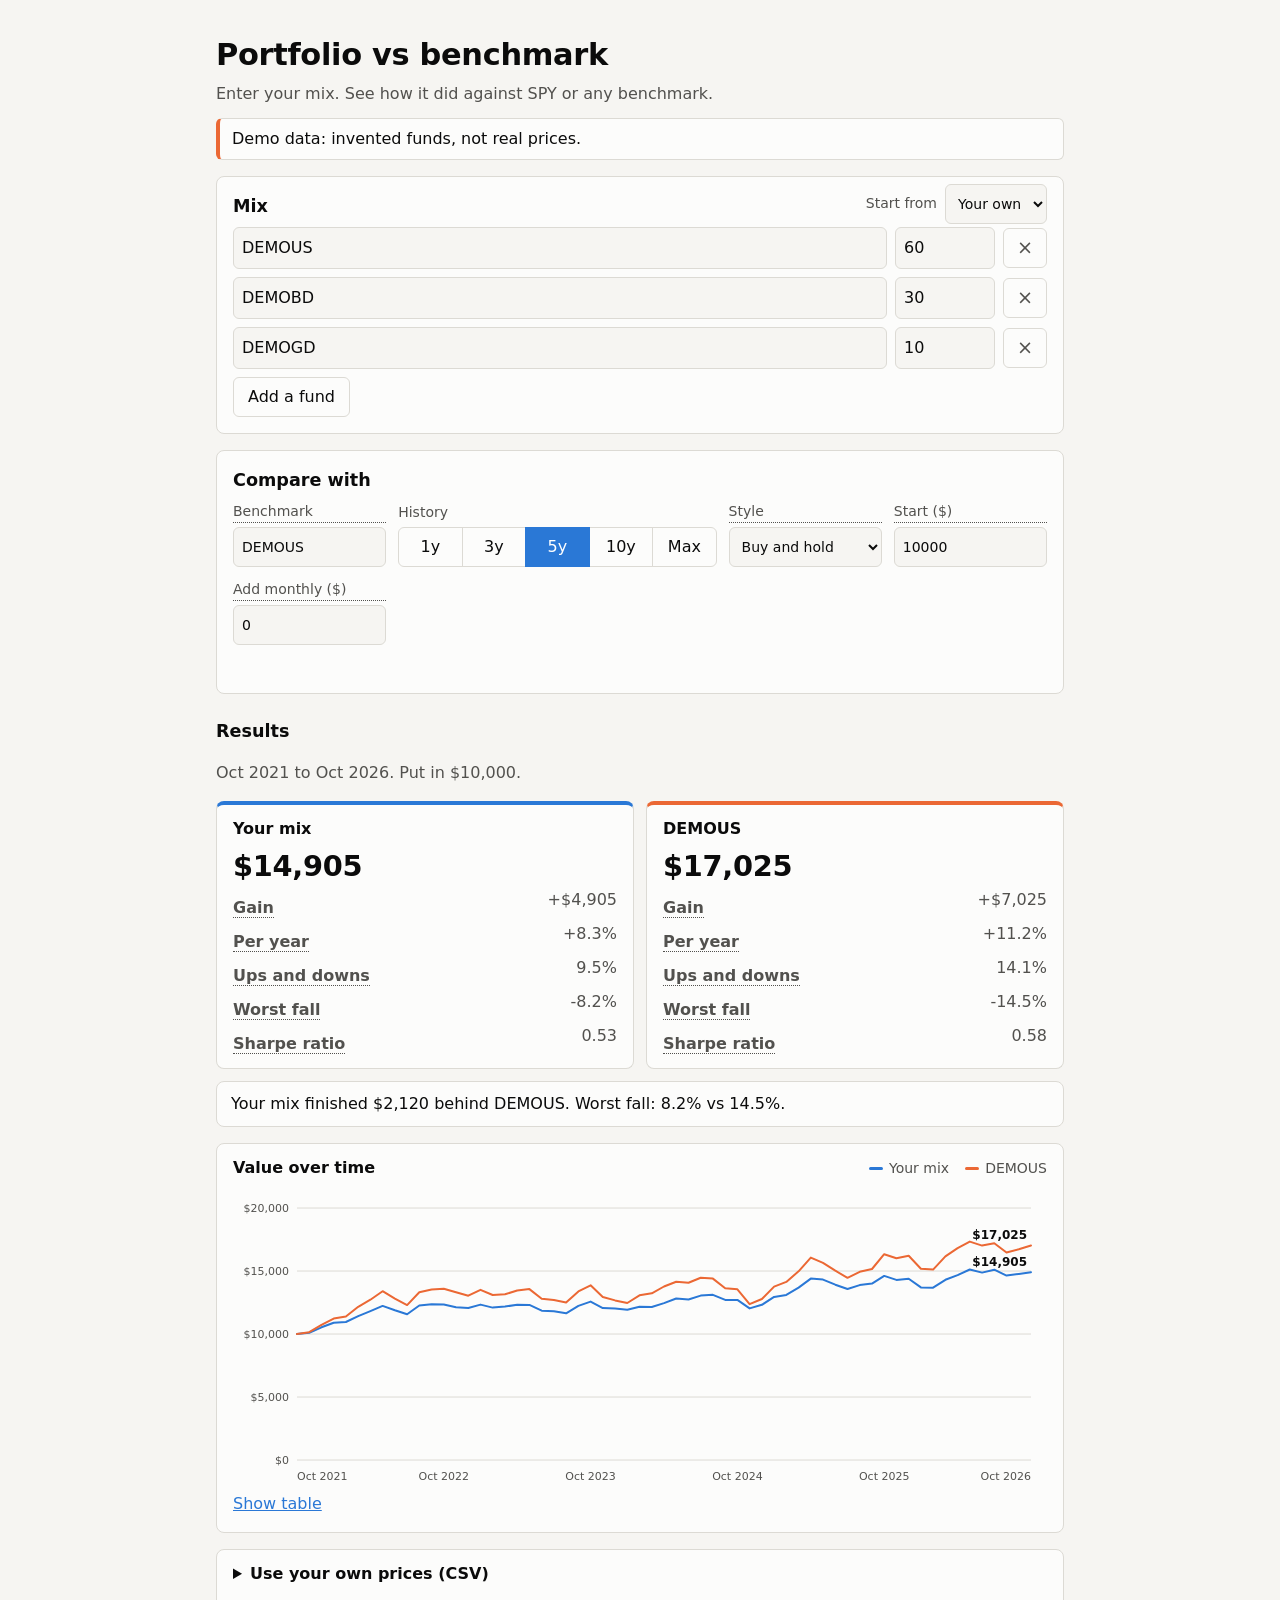
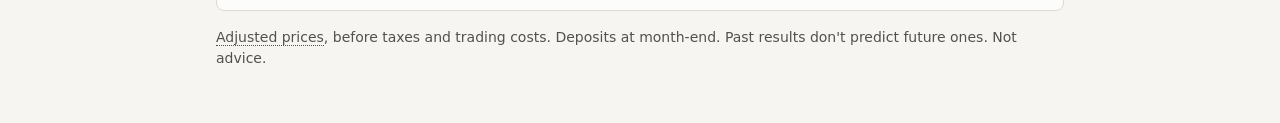
==== site/index.html @ bf06fec4 "Site: Sharpe ratio (3-month T-bill cash rate) and hover descriptions for technical terms; Pages is o" ====
<!doctype html>
<html lang="en">
<head>
<meta charset="utf-8">
<meta name="viewport" content="width=device-width, initial-scale=1">
<title>Portfolio vs benchmark</title>
<meta name="description" content="Enter your mix of funds and see how it did against a benchmark like SPY.">
<link rel="stylesheet" href="style.css">
</head>
<body>
<header class="wrap">
  <h1>Portfolio vs benchmark</h1>
  <p class="lede">Enter your mix. See how it did against SPY or any benchmark.</p>
  <p id="data-banner" class="banner" role="status"></p>
</header>

<main class="wrap">
  <section class="panel" aria-labelledby="mix-h">
    <div class="mix-head"><h2 id="mix-h">Mix</h2><label class="inline">Start from <select id="preset"></select></label></div>
    <div id="rows"></div>
    <div class="row-actions">
      <button type="button" id="add-row" class="secondary">Add a fund</button>
      <span id="weight-note" class="muted"></span>
    </div>
    <datalist id="tickers"></datalist>
  </section>

  <section class="panel" aria-labelledby="setup-h">
    <h2 id="setup-h">Compare with</h2>
    <div class="controls">
      <label><span class="tip" tabindex="0" data-tip="A simple yardstick fund to measure against. SPY tracks the 500 biggest US companies (the S&amp;P 500)." aria-description="A simple yardstick fund to measure against. SPY tracks the 500 biggest US companies (the S&amp;P 500).">Benchmark</span><input id="benchmark" list="tickers" autocomplete="off" spellcheck="false" value="SPY"></label>
      <div class="field"><span id="years-l" class="lbl">History</span>
        <div class="seg" role="group" aria-labelledby="years-l">
          <button type="button" data-years="1">1y</button><button type="button" data-years="3">3y</button>
          <button type="button" data-years="5" aria-pressed="true">5y</button><button type="button" data-years="10">10y</button>
          <button type="button" data-years="99">Max</button></div></div>
      <label><span class="tip" tabindex="0" data-tip="Buy and hold never trades. Rebalancing sells what grew and buys what lagged, to get back to your weights, every year or month." aria-description="Buy and hold never trades. Rebalancing sells what grew and buys what lagged, to get back to your weights, every year or month.">Style</span><select id="strategy">
        <option value="hold">Buy and hold</option>
        <option value="annual">Rebalance yearly</option>
        <option value="monthly">Rebalance monthly</option></select></label>
      <label><span class="tip" tabindex="0" data-tip="The amount invested on the first day." aria-description="The amount invested on the first day.">Start ($)</span><input id="initial" type="number" min="1" step="100" value="10000" inputmode="decimal"></label>
      <label><span class="tip" tabindex="0" data-tip="Money added at the end of every month, split by your weights." aria-description="Money added at the end of every month, split by your weights.">Add monthly ($)</span><input id="monthly" type="number" min="0" step="50" value="0" inputmode="decimal"></label>
    </div>
    <p id="error" class="error" role="alert"></p>
  </section>

  <section aria-labelledby="res-h">
    <h2 id="res-h">Results</h2>
    <p id="period-line" class="muted"></p>
    <div class="cards" id="cards"></div>
    <p id="verdict" class="verdict" aria-live="polite"></p>
    <div id="benchmarks" class="bench-table"></div>
    <figure class="chart-fig">
      <div class="chart-head">
        <figcaption id="chart-title">Value over time</figcaption>
        <div id="legend" class="legend"></div>
      </div>
      <div id="chart" class="chart" tabindex="0" role="img" aria-labelledby="chart-title chart-desc"></div>
      <p id="chart-desc" class="sr-only"></p>
      <button type="button" id="toggle-table" class="link" aria-expanded="false" aria-controls="table-wrap">Show table</button>
      <div id="table-wrap" hidden></div>
    </figure>
  </section>

  <details class="panel own">
    <summary>Use your own prices (CSV)</summary>
    <p class="muted small"><code>date,SPY,VTI</code> or <code>date,symbol,price</code>, adjusted prices. Stays in your browser.</p>
    <div class="controls">
      <label class="file">File<input id="csv" type="file" accept=".csv,text/csv"></label>
      <button type="button" id="reset-data" class="secondary" hidden>Back to built-in prices</button>
    </div>
  </details>
</main>

<footer class="wrap muted small">
  <p><span class="tip" tabindex="0" data-tip="Prices that count dividends as reinvested, so funds that pay income are compared fairly." aria-description="Prices that count dividends as reinvested, so funds that pay income are compared fairly.">Adjusted prices</span>, before taxes and trading costs. Deposits at month-end. Past results don't predict future ones. Not advice.</p>
</footer>
<script type="module" src="js/app.js"></script>
</body>
</html>
---- site/style.css ----
:root {
  color-scheme: light dark;
  --bg: #f6f5f2; --surface: #fcfcfb; --ink: #0b0b0b; --ink-2: #52514e; --line: #dcdad4; --accent: #2a78d6;
  --mix: #2a78d6; --bench: #eb6834; --put: #8a8984;
  --err: #b42318;
}
@media (prefers-color-scheme: dark) {
  :root { --bg: #121211; --surface: #1a1a19; --ink: #f0efec; --ink-2: #c3c2b7; --line: #3a3935; --accent: #3987e5;
    --mix: #3987e5; --bench: #d95926; --put: #8f8e86; --err: #ff8a80; }
}
* { box-sizing: border-box; }
body { margin: 0; background: var(--bg); color: var(--ink); font: 16px/1.5 system-ui, -apple-system, "Segoe UI", sans-serif; }
.wrap { max-width: 880px; margin: 0 auto; padding: 0 16px; }
header.wrap { padding-top: 32px; }
h1 { font-size: 1.9rem; margin: 0 0 4px; letter-spacing: -0.01em; }
h2 { font-size: 1.1rem; margin: 24px 0 8px; }
.lede { color: var(--ink-2); margin: 0 0 12px; }
.privacy { margin: 0 0 12px; }
.banner { background: var(--surface); border: 1px solid var(--line); border-left: 4px solid var(--bench); border-radius: 6px; padding: 8px 12px; margin: 0 0 8px; }
.muted { color: var(--ink-2); } .small { font-size: .875rem; }
.panel { background: var(--surface); border: 1px solid var(--line); border-radius: 8px; padding: 4px 16px 16px; margin: 16px 0; }
.panel h2 { margin-top: 12px; }
.controls { display: grid; grid-template-columns: repeat(auto-fit, minmax(150px, 1fr)); gap: 12px; align-items: end; }
label { display: flex; flex-direction: column; gap: 4px; font-size: .875rem; color: var(--ink-2); }
select, input[type=number], input[type=text], input:not([type]) { font: inherit; color: var(--ink); background: var(--bg); border: 1px solid var(--line); border-radius: 6px; padding: 8px; min-height: 40px; }
input[type=file] { font: inherit; color: var(--ink); }
button { font: inherit; min-height: 40px; padding: 0 14px; border-radius: 6px; border: 1px solid var(--accent); background: var(--accent); color: #fff; cursor: pointer; }
button.secondary { background: transparent; color: var(--ink); border-color: var(--line); }
button.link { background: none; border: 0; color: var(--accent); text-decoration: underline; padding: 0; min-height: 32px; }
button:focus-visible, select:focus-visible, input:focus-visible, .chart:focus-visible { outline: 3px solid var(--accent); outline-offset: 2px; }
.mix-row { display: grid; grid-template-columns: 1fr 100px 44px; gap: 8px; margin-bottom: 8px; align-items: center; }
.mix-row .rm { padding: 0; background: transparent; color: var(--ink-2); border-color: var(--line); font-size: 1.2rem; }
.row-actions { display: flex; gap: 12px; align-items: center; flex-wrap: wrap; }
.error { color: var(--err); min-height: 1.5em; margin: 8px 0 0; font-weight: 600; }
.cards { display: grid; grid-template-columns: 1fr 1fr; gap: 12px; }
@media (max-width: 640px) { .cards { grid-template-columns: 1fr; } .mix-row { grid-template-columns: 1fr 90px 44px; } }
.card { background: var(--surface); border: 1px solid var(--line); border-radius: 8px; padding: 12px 16px; border-top: 4px solid var(--line); }
.card.mix { border-top-color: var(--mix); } .card.bench { border-top-color: var(--bench); }
.card h3 { margin: 0 0 4px; font-size: 1rem; }
.card .hero { font-size: 1.8rem; font-weight: 700; letter-spacing: -0.01em; }
.card .sub { color: var(--ink-2); font-size: .875rem; margin-bottom: 8px; }
.card dl { margin: 0; display: grid; grid-template-columns: 1fr auto; gap: 2px 12px; }
.card dt { color: var(--ink-2); } .card dd { margin: 0; text-align: right; font-variant-numeric: tabular-nums; }
.verdict { margin: 12px 0 0; padding: 10px 14px; background: var(--surface); border: 1px solid var(--line); border-radius: 8px; }
.chart-fig { margin: 16px 0; padding: 12px 16px; background: var(--surface); border: 1px solid var(--line); border-radius: 8px; }
.chart-head { display: flex; justify-content: space-between; flex-wrap: wrap; gap: 8px; align-items: baseline; }
figcaption { font-weight: 600; }
.legend { display: flex; gap: 16px; flex-wrap: wrap; font-size: .875rem; color: var(--ink-2); }
.legend i { display: inline-block; width: 14px; height: 3px; margin-right: 6px; vertical-align: middle; border-radius: 2px; }
.chart { position: relative; margin-top: 8px; }
.chart svg { width: 100%; height: auto; display: block; }
.chart .grid { stroke: var(--line); stroke-width: 1; } .chart .axis-text { fill: var(--ink-2); font-size: 11px; }
.tooltip { position: absolute; pointer-events: none; background: var(--surface); color: var(--ink); border: 1px solid var(--line); border-radius: 6px; padding: 6px 10px; font-size: .8rem; box-shadow: 0 2px 8px rgba(0,0,0,.15); white-space: nowrap; z-index: 2; }
.tooltip b { font-weight: 600; } .tooltip .k { display: inline-block; width: 8px; height: 8px; border-radius: 50%; margin-right: 6px; }
table { border-collapse: collapse; width: 100%; font-size: .875rem; margin-top: 8px; font-variant-numeric: tabular-nums; }
th, td { text-align: right; padding: 4px 8px; border-bottom: 1px solid var(--line); } th:first-child, td:first-child { text-align: left; }
.table-scroll { max-height: 320px; overflow: auto; }
details { margin: 8px 0; } summary { cursor: pointer; font-weight: 600; min-height: 32px; }
dt { font-weight: 600; margin-top: 8px; } dd { margin: 0; color: var(--ink-2); }
code { background: var(--bg); padding: 1px 4px; border-radius: 4px; }
footer.wrap { padding-bottom: 40px; }
.sr-only { position: absolute; width: 1px; height: 1px; overflow: hidden; clip: rect(0 0 0 0); white-space: nowrap; }
.own { padding-top: 12px; } .own summary { margin: 0; }
.mix-head { display: flex; justify-content: space-between; align-items: center; flex-wrap: wrap; gap: 8px; }
label.inline { flex-direction: row; align-items: center; gap: 8px; }
.bench-table { margin: 12px 0 0; padding: 4px 16px 12px; background: var(--surface); border: 1px solid var(--line); border-radius: 8px; }
.bench-table h3 { font-size: 1rem; margin: 8px 0 0; }
.bench-table:empty { display: none; }
.field { display: flex; flex-direction: column; gap: 4px; } .lbl { font-size: .875rem; color: var(--ink-2); }
.seg { display: flex; } .seg button { border-radius: 0; background: transparent; color: var(--ink); border: 1px solid var(--line); margin-left: -1px; padding: 0 12px; min-width: 44px; }
.seg button:first-child { border-radius: 6px 0 0 6px; margin-left: 0; } .seg button:last-child { border-radius: 0 6px 6px 0; }
.seg button[aria-pressed="true"] { background: var(--accent); color: #fff; border-color: var(--accent); position: relative; }
@media (min-width: 641px) { .field { grid-column: span 2; } }
.seg button { flex: 1 1 0; }
.tip { border-bottom: 1px dotted var(--ink-2); cursor: help; position: relative; }
.tip::after { content: attr(data-tip); display: none; position: absolute; left: 0; top: 100%; margin-top: 6px; width: max-content; max-width: min(270px, 72vw);
  background: var(--ink); color: var(--bg); padding: 8px 10px; border-radius: 6px; font-size: .8rem; font-weight: 400; line-height: 1.35;
  text-align: left; white-space: normal; z-index: 20; box-shadow: 0 2px 8px rgba(0,0,0,.25); }
.tip:hover::after, .tip:focus::after { display: block; }
th:last-child .tip::after, th:nth-last-child(2) .tip::after { left: auto; right: 0; }
.tip:focus-visible { outline: 3px solid var(--accent); outline-offset: 2px; }
.mix-head, .controls { overflow: visible; }
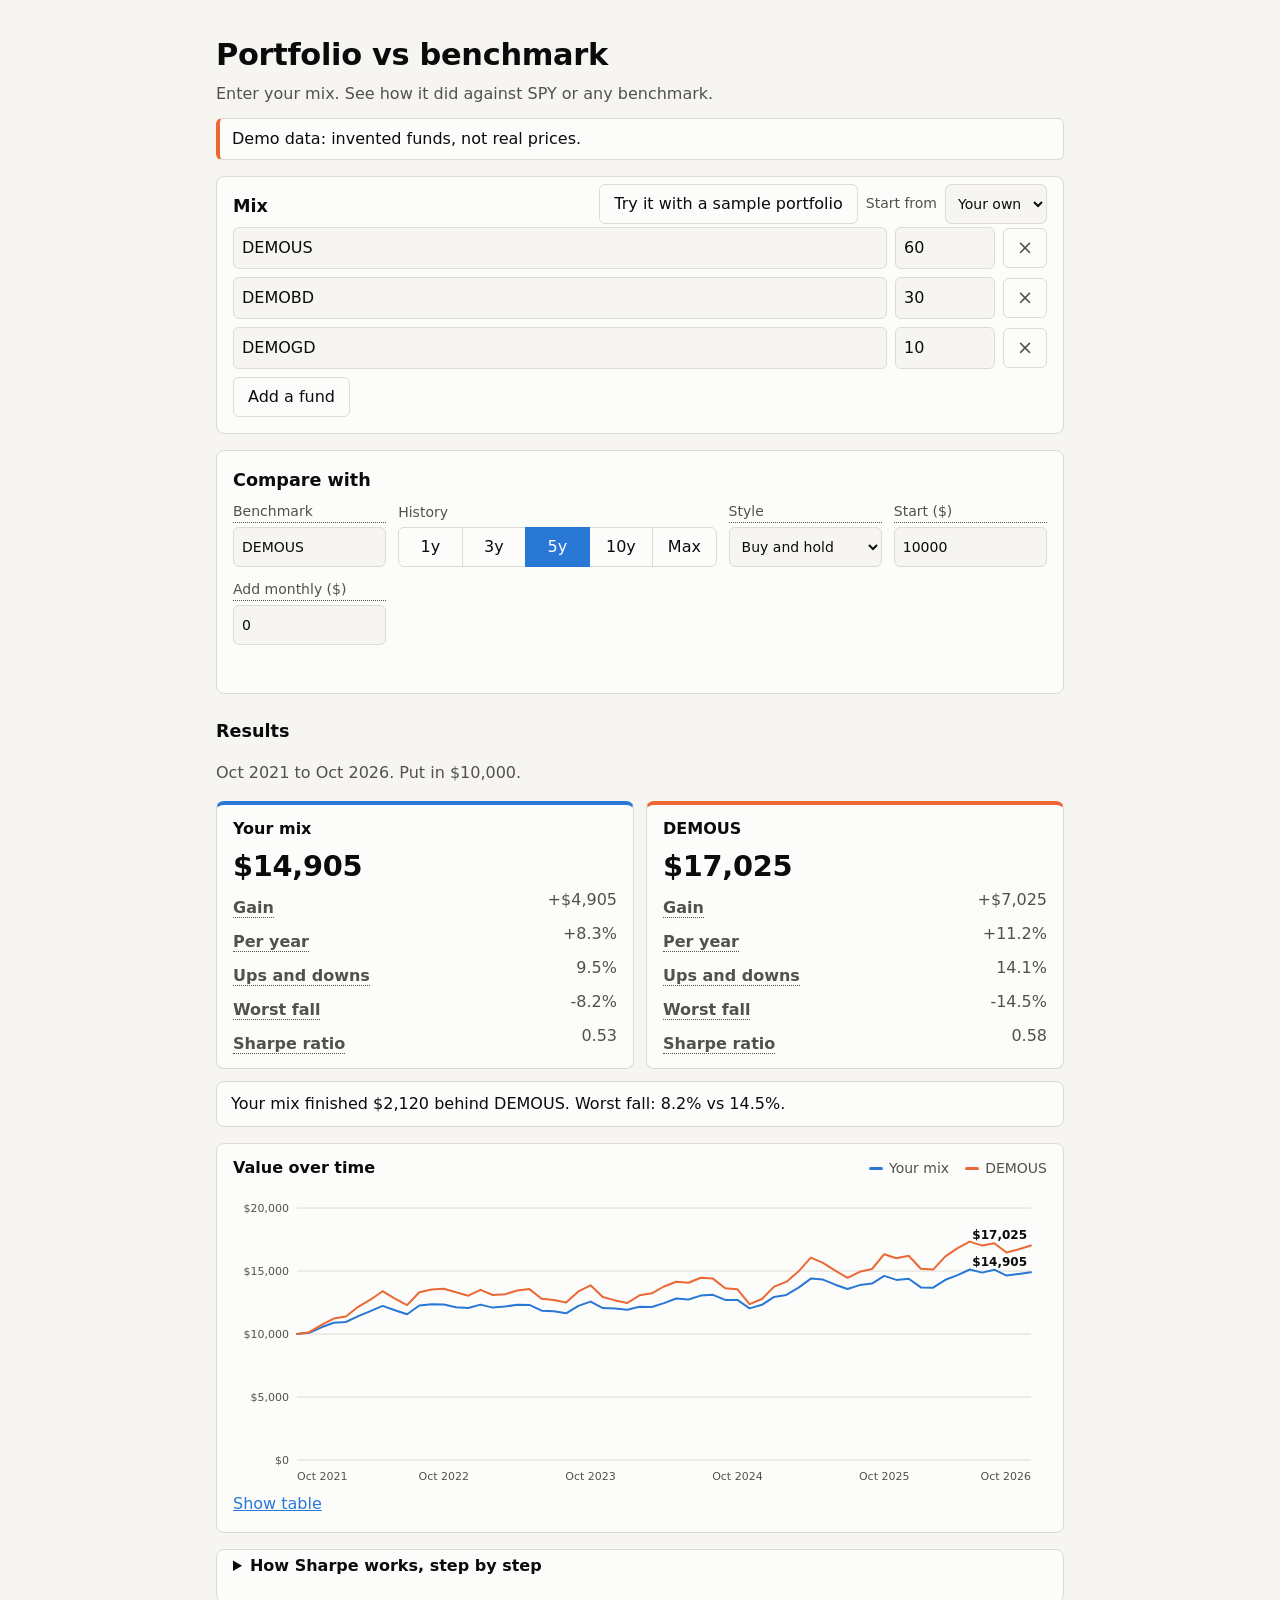
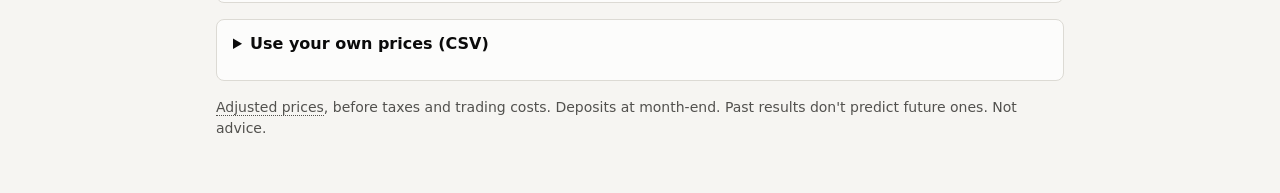
==== commit ce74b439: "Site: sample portfolio demo and How Sharpe works panel (#58) Co-Authored-By: Claude Sonnet 5.5 <nore" ====
--- a/site/index.html
+++ b/site/index.html
@@ -16,7 +16,7 @@
 
 <main class="wrap">
   <section class="panel" aria-labelledby="mix-h">
-    <div class="mix-head"><h2 id="mix-h">Mix</h2><label class="inline">Start from <select id="preset"></select></label></div>
+    <div class="mix-head"><h2 id="mix-h">Mix</h2><button type="button" id="sample" class="secondary">Try it with a sample portfolio</button><label class="inline">Start from <select id="preset"></select></label></div>
     <div id="rows"></div>
     <div class="row-actions">
       <button type="button" id="add-row" class="secondary">Add a fund</button>
@@ -41,6 +41,7 @@
       <label><span class="tip" tabindex="0" data-tip="The amount invested on the first day." aria-description="The amount invested on the first day.">Start ($)</span><input id="initial" type="number" min="1" step="100" value="10000" inputmode="decimal"></label>
       <label><span class="tip" tabindex="0" data-tip="Money added at the end of every month, split by your weights." aria-description="Money added at the end of every month, split by your weights.">Add monthly ($)</span><input id="monthly" type="number" min="0" step="50" value="0" inputmode="decimal"></label>
     </div>
+    <p id="sample-note" class="banner" role="status" hidden><b>Sample portfolio.</b> An invented person (“Sample MBA student”): $2,000 to start, then $500 a month into a made-up mix of funds. The prices are real; the person is not. Change anything above to try your own.</p>
     <p id="error" class="error" role="alert"></p>
   </section>
 
@@ -62,6 +63,11 @@
     </figure>
   </section>
 
+  <details class="panel" id="lesson">
+    <summary>How Sharpe works, step by step</summary>
+    <div id="lesson-body" class="lesson"></div>
+  </details>
+
   <details class="panel own">
     <summary>Use your own prices (CSV)</summary>
     <p class="muted small"><code>date,SPY,VTI</code> or <code>date,symbol,price</code>, adjusted prices. Stays in your browser.</p>
--- a/site/style.css
+++ b/site/style.css
@@ -80,3 +80,11 @@
 th:last-child .tip::after, th:nth-last-child(2) .tip::after { left: auto; right: 0; }
 .tip:focus-visible { outline: 3px solid var(--accent); outline-offset: 2px; }
 .mix-head, .controls { overflow: visible; }
+
+.lesson h3 { margin: 18px 0 6px; font-size: 1rem; }
+.lesson p { max-width: 70ch; }
+.lesson-table { border-collapse: collapse; margin: 6px 0 12px; font-variant-numeric: tabular-nums; }
+.lesson-table th, .lesson-table td { padding: 3px 12px 3px 0; text-align: left; font-weight: normal; }
+.lesson-table thead th { font-weight: 600; border-bottom: 1px solid var(--line); }
+.lesson .slope { width: 100%; max-width: 520px; height: auto; }
+#sample { margin-left: auto; }
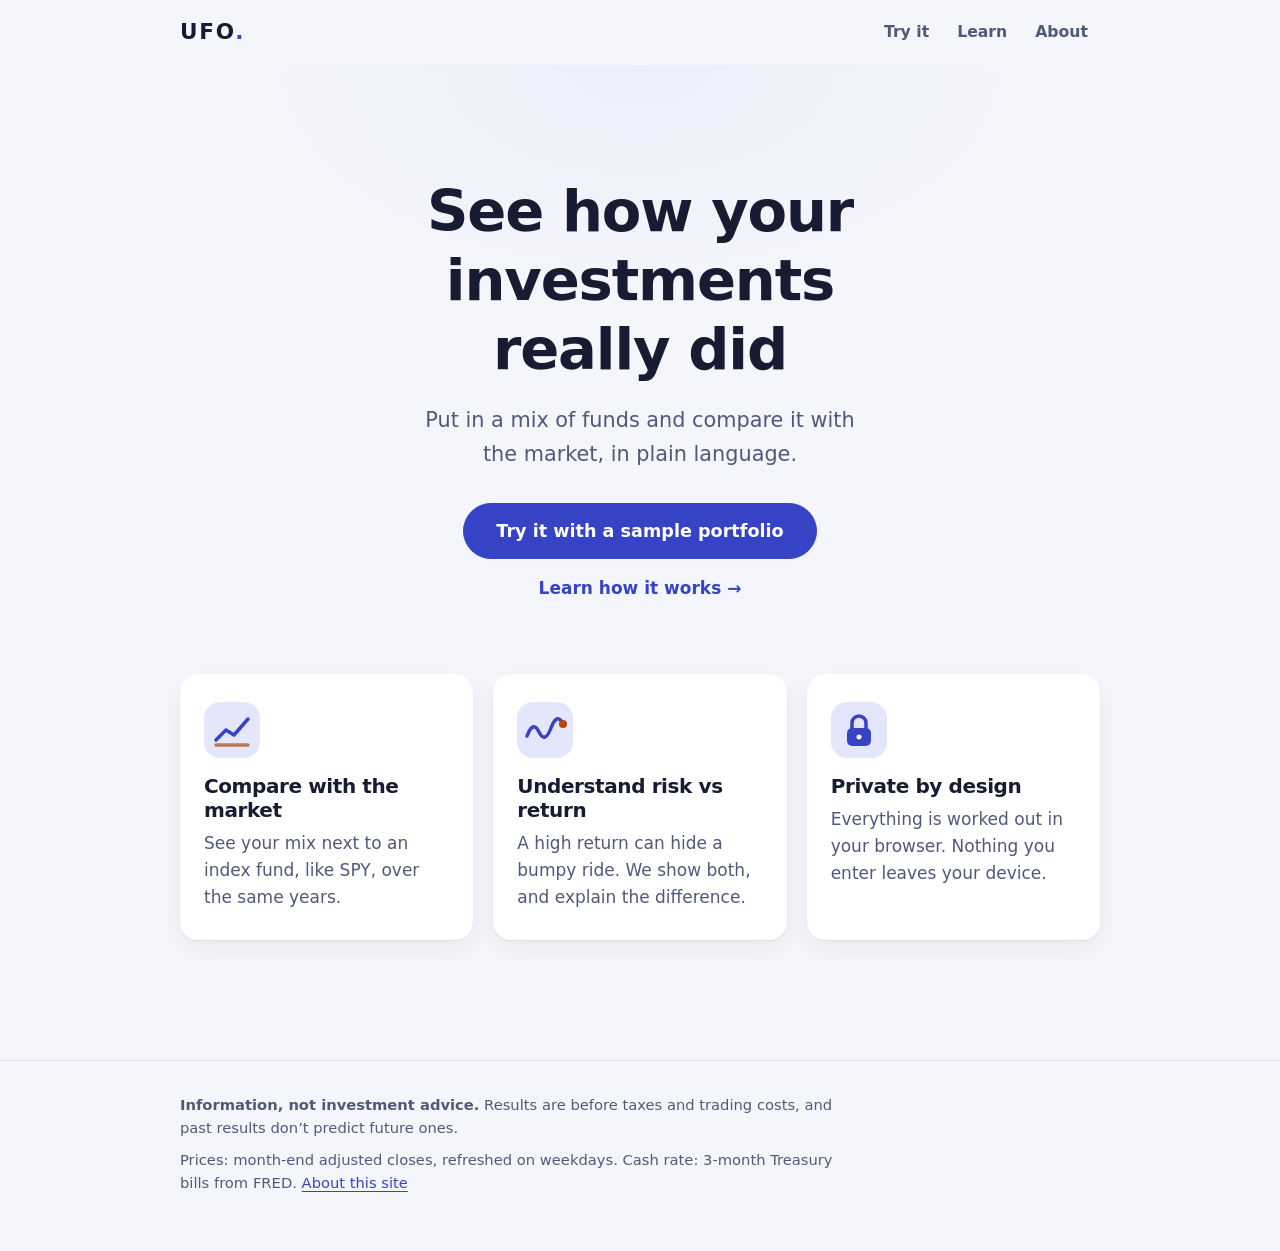
==== commit 690f7eb7: "Site: multi-page redesign (Home, Try, Learn, About) Co-Authored-By: Claude Sonnet 5.5 <noreply@anthr" ====
--- a/site/index.html
+++ b/site/index.html
@@ -3,84 +3,41 @@
 <head>
 <meta charset="utf-8">
 <meta name="viewport" content="width=device-width, initial-scale=1">
-<title>Portfolio vs benchmark</title>
-<meta name="description" content="Enter your mix of funds and see how it did against a benchmark like SPY.">
+<title>UFO: see how your investments really did</title>
+<meta name="description" content="Compare your investments with the market, understand risk versus return, privately in your browser.">
+<meta name="theme-color" content="#3643c4">
+<link rel="icon" href="data:image/svg+xml,%3Csvg xmlns='http://www.w3.org/2000/svg' viewBox='0 0 32 32'%3E%3Crect width='32' height='32' rx='9' fill='%233643c4'/%3E%3Ccircle cx='16' cy='16' r='6' fill='white'/%3E%3C/svg%3E">
 <link rel="stylesheet" href="style.css">
+<script>document.documentElement.className = "js";</script>
 </head>
 <body>
-<header class="wrap">
-  <h1>Portfolio vs benchmark</h1>
-  <p class="lede">Enter your mix. See how it did against SPY or any benchmark.</p>
-  <p id="data-banner" class="banner" role="status"></p>
-</header>
+<a class="skip" href="#main">Skip to content</a>
+<header class="site-head"><div class="wrap">
+  <a class="wordmark" href="./" aria-label="UFO, home">UFO<span>.</span></a>
+  <nav aria-label="Main">
+    <a href="try/">Try it</a><a href="learn/">Learn</a><a href="about/">About</a>
+  </nav>
+</div></header>
+<main id="main">
 
-<main class="wrap">
-  <section class="panel" aria-labelledby="mix-h">
-    <div class="mix-head"><h2 id="mix-h">Mix</h2><button type="button" id="sample" class="secondary">Try it with a sample portfolio</button><label class="inline">Start from <select id="preset"></select></label></div>
-    <div id="rows"></div>
-    <div class="row-actions">
-      <button type="button" id="add-row" class="secondary">Add a fund</button>
-      <span id="weight-note" class="muted"></span>
-    </div>
-    <datalist id="tickers"></datalist>
-  </section>
-
-  <section class="panel" aria-labelledby="setup-h">
-    <h2 id="setup-h">Compare with</h2>
-    <div class="controls">
-      <label><span class="tip" tabindex="0" data-tip="A simple yardstick fund to measure against. SPY tracks the 500 biggest US companies (the S&amp;P 500)." aria-description="A simple yardstick fund to measure against. SPY tracks the 500 biggest US companies (the S&amp;P 500).">Benchmark</span><input id="benchmark" list="tickers" autocomplete="off" spellcheck="false" value="SPY"></label>
-      <div class="field"><span id="years-l" class="lbl">History</span>
-        <div class="seg" role="group" aria-labelledby="years-l">
-          <button type="button" data-years="1">1y</button><button type="button" data-years="3">3y</button>
-          <button type="button" data-years="5" aria-pressed="true">5y</button><button type="button" data-years="10">10y</button>
-          <button type="button" data-years="99">Max</button></div></div>
-      <label><span class="tip" tabindex="0" data-tip="Buy and hold never trades. Rebalancing sells what grew and buys what lagged, to get back to your weights, every year or month." aria-description="Buy and hold never trades. Rebalancing sells what grew and buys what lagged, to get back to your weights, every year or month.">Style</span><select id="strategy">
-        <option value="hold">Buy and hold</option>
-        <option value="annual">Rebalance yearly</option>
-        <option value="monthly">Rebalance monthly</option></select></label>
-      <label><span class="tip" tabindex="0" data-tip="The amount invested on the first day." aria-description="The amount invested on the first day.">Start ($)</span><input id="initial" type="number" min="1" step="100" value="10000" inputmode="decimal"></label>
-      <label><span class="tip" tabindex="0" data-tip="Money added at the end of every month, split by your weights." aria-description="Money added at the end of every month, split by your weights.">Add monthly ($)</span><input id="monthly" type="number" min="0" step="50" value="0" inputmode="decimal"></label>
-    </div>
-    <p id="sample-note" class="banner" role="status" hidden><b>Sample portfolio.</b> An invented person (“Sample MBA student”): $2,000 to start, then $500 a month into a made-up mix of funds. The prices are real; the person is not. Change anything above to try your own.</p>
-    <p id="error" class="error" role="alert"></p>
-  </section>
-
-  <section aria-labelledby="res-h">
-    <h2 id="res-h">Results</h2>
-    <p id="period-line" class="muted"></p>
-    <div class="cards" id="cards"></div>
-    <p id="verdict" class="verdict" aria-live="polite"></p>
-    <div id="benchmarks" class="bench-table"></div>
-    <figure class="chart-fig">
-      <div class="chart-head">
-        <figcaption id="chart-title">Value over time</figcaption>
-        <div id="legend" class="legend"></div>
-      </div>
-      <div id="chart" class="chart" tabindex="0" role="img" aria-labelledby="chart-title chart-desc"></div>
-      <p id="chart-desc" class="sr-only"></p>
-      <button type="button" id="toggle-table" class="link" aria-expanded="false" aria-controls="table-wrap">Show table</button>
-      <div id="table-wrap" hidden></div>
-    </figure>
-  </section>
-
-  <details class="panel" id="lesson">
-    <summary>How Sharpe works, step by step</summary>
-    <div id="lesson-body" class="lesson"></div>
-  </details>
-
-  <details class="panel own">
-    <summary>Use your own prices (CSV)</summary>
-    <p class="muted small"><code>date,SPY,VTI</code> or <code>date,symbol,price</code>, adjusted prices. Stays in your browser.</p>
-    <div class="controls">
-      <label class="file">File<input id="csv" type="file" accept=".csv,text/csv"></label>
-      <button type="button" id="reset-data" class="secondary" hidden>Back to built-in prices</button>
-    </div>
-  </details>
+<section class="wrap hero">
+  <h1 class="reveal">See how your investments really did</h1>
+  <p class="sub reveal">Put in a mix of funds and compare it with the market, in plain language.</p>
+  <div class="actions reveal">
+    <a class="btn big" href="try/?sample=1">Try it with a sample portfolio</a>
+    <a class="arrow" href="learn/">Learn how it works →</a>
+  </div>
+</section>
+<section class="wrap benefits" aria-label="Why UFO">
+  <article class="benefit reveal"><svg viewBox="0 0 56 56" aria-hidden="true"><rect width="56" height="56" rx="16" fill="var(--accent-soft)"/><path d="M12 38 L22 28 L30 33 L44 17" fill="none" stroke="var(--accent)" stroke-width="3.5" stroke-linecap="round" stroke-linejoin="round"/><path d="M12 43 L44 43" stroke="var(--bench)" stroke-width="3.5" stroke-linecap="round" opacity=".7"/></svg><h2>Compare with the market</h2><p>See your mix next to an index fund, like SPY, over the same years.</p></article>
+  <article class="benefit reveal"><svg viewBox="0 0 56 56" aria-hidden="true"><rect width="56" height="56" rx="16" fill="var(--accent-soft)"/><path d="M10 34 Q16 18 22 30 T34 26 T46 22" fill="none" stroke="var(--accent)" stroke-width="3.5" stroke-linecap="round"/><circle cx="46" cy="22" r="4" fill="var(--bench)"/></svg><h2>Understand risk vs return</h2><p>A high return can hide a bumpy ride. We show both, and explain the difference.</p></article>
+  <article class="benefit reveal"><svg viewBox="0 0 56 56" aria-hidden="true"><rect width="56" height="56" rx="16" fill="var(--accent-soft)"/><rect x="16" y="26" width="24" height="18" rx="5" fill="var(--accent)"/><path d="M21 26 v-5 a7 7 0 0 1 14 0 v5" fill="none" stroke="var(--accent)" stroke-width="3.5" stroke-linecap="round"/><circle cx="28" cy="35" r="2.5" fill="var(--accent-ink)"/></svg><h2>Private by design</h2><p>Everything is worked out in your browser. Nothing you enter leaves your device.</p></article>
+</section>
 </main>
-
-<footer class="wrap muted small">
-  <p><span class="tip" tabindex="0" data-tip="Prices that count dividends as reinvested, so funds that pay income are compared fairly." aria-description="Prices that count dividends as reinvested, so funds that pay income are compared fairly.">Adjusted prices</span>, before taxes and trading costs. Deposits at month-end. Past results don't predict future ones. Not advice.</p>
-</footer>
-<script type="module" src="js/app.js"></script>
+<footer class="site-foot"><div class="wrap">
+  <p><b>Information, not investment advice.</b> Results are before taxes and trading costs, and past results don’t predict future ones.</p>
+  <p>Prices: month-end adjusted closes, refreshed on weekdays. Cash rate: 3-month Treasury bills from FRED. <a href="about/">About this site</a></p>
+</div></footer>
+<script type="module">import { revealOnScroll } from "./js/util.mjs"; revealOnScroll();</script>
 </body>
 </html>
--- a/site/style.css
+++ b/site/style.css
@@ -1,90 +1,173 @@
+/* UFO site. One accent (indigo), soft neutrals, system fonts, no external resources. */
 :root {
   color-scheme: light dark;
-  --bg: #f6f5f2; --surface: #fcfcfb; --ink: #0b0b0b; --ink-2: #52514e; --line: #dcdad4; --accent: #2a78d6;
-  --mix: #2a78d6; --bench: #eb6834; --put: #8a8984;
-  --err: #b42318;
+  --bg: #f5f6fb; --surface: #ffffff; --tint: #eceefb; --ink: #181c32; --ink-2: #51597a; --line: #dfe2f0;
+  --accent: #3643c4; --accent-ink: #ffffff; --accent-soft: #e4e7fb;
+  --mix: #3643c4; --bench: #b4470f; --put: #7b8199; --err: #b42318;
+  --shadow: 0 1px 2px rgba(24, 28, 50, .05), 0 8px 24px rgba(24, 28, 50, .06);
+  --shadow-up: 0 2px 4px rgba(24, 28, 50, .06), 0 14px 32px rgba(24, 28, 50, .10);
+  --r: 18px;
 }
 @media (prefers-color-scheme: dark) {
-  :root { --bg: #121211; --surface: #1a1a19; --ink: #f0efec; --ink-2: #c3c2b7; --line: #3a3935; --accent: #3987e5;
-    --mix: #3987e5; --bench: #d95926; --put: #8f8e86; --err: #ff8a80; }
+  :root { --bg: #11142a; --surface: #1a1e3a; --tint: #232850; --ink: #eef0fb; --ink-2: #b6bcd8; --line: #2f3560;
+    --accent: #8f9bff; --accent-ink: #11142a; --accent-soft: #272d5c; --mix: #8f9bff; --bench: #f0a070; --put: #9aa0bd; --err: #ff9a90;
+    --shadow: 0 1px 2px rgba(0, 0, 0, .3), 0 8px 24px rgba(0, 0, 0, .25); --shadow-up: 0 2px 4px rgba(0, 0, 0, .35), 0 14px 32px rgba(0, 0, 0, .35); }
 }
 * { box-sizing: border-box; }
-body { margin: 0; background: var(--bg); color: var(--ink); font: 16px/1.5 system-ui, -apple-system, "Segoe UI", sans-serif; }
-.wrap { max-width: 880px; margin: 0 auto; padding: 0 16px; }
-header.wrap { padding-top: 32px; }
-h1 { font-size: 1.9rem; margin: 0 0 4px; letter-spacing: -0.01em; }
-h2 { font-size: 1.1rem; margin: 24px 0 8px; }
-.lede { color: var(--ink-2); margin: 0 0 12px; }
-.privacy { margin: 0 0 12px; }
-.banner { background: var(--surface); border: 1px solid var(--line); border-left: 4px solid var(--bench); border-radius: 6px; padding: 8px 12px; margin: 0 0 8px; }
-.muted { color: var(--ink-2); } .small { font-size: .875rem; }
-.panel { background: var(--surface); border: 1px solid var(--line); border-radius: 8px; padding: 4px 16px 16px; margin: 16px 0; }
-.panel h2 { margin-top: 12px; }
-.controls { display: grid; grid-template-columns: repeat(auto-fit, minmax(150px, 1fr)); gap: 12px; align-items: end; }
-label { display: flex; flex-direction: column; gap: 4px; font-size: .875rem; color: var(--ink-2); }
-select, input[type=number], input[type=text], input:not([type]) { font: inherit; color: var(--ink); background: var(--bg); border: 1px solid var(--line); border-radius: 6px; padding: 8px; min-height: 40px; }
-input[type=file] { font: inherit; color: var(--ink); }
-button { font: inherit; min-height: 40px; padding: 0 14px; border-radius: 6px; border: 1px solid var(--accent); background: var(--accent); color: #fff; cursor: pointer; }
-button.secondary { background: transparent; color: var(--ink); border-color: var(--line); }
-button.link { background: none; border: 0; color: var(--accent); text-decoration: underline; padding: 0; min-height: 32px; }
-button:focus-visible, select:focus-visible, input:focus-visible, .chart:focus-visible { outline: 3px solid var(--accent); outline-offset: 2px; }
-.mix-row { display: grid; grid-template-columns: 1fr 100px 44px; gap: 8px; margin-bottom: 8px; align-items: center; }
-.mix-row .rm { padding: 0; background: transparent; color: var(--ink-2); border-color: var(--line); font-size: 1.2rem; }
-.row-actions { display: flex; gap: 12px; align-items: center; flex-wrap: wrap; }
-.error { color: var(--err); min-height: 1.5em; margin: 8px 0 0; font-weight: 600; }
-.cards { display: grid; grid-template-columns: 1fr 1fr; gap: 12px; }
-@media (max-width: 640px) { .cards { grid-template-columns: 1fr; } .mix-row { grid-template-columns: 1fr 90px 44px; } }
-.card { background: var(--surface); border: 1px solid var(--line); border-radius: 8px; padding: 12px 16px; border-top: 4px solid var(--line); }
-.card.mix { border-top-color: var(--mix); } .card.bench { border-top-color: var(--bench); }
-.card h3 { margin: 0 0 4px; font-size: 1rem; }
-.card .hero { font-size: 1.8rem; font-weight: 700; letter-spacing: -0.01em; }
-.card .sub { color: var(--ink-2); font-size: .875rem; margin-bottom: 8px; }
-.card dl { margin: 0; display: grid; grid-template-columns: 1fr auto; gap: 2px 12px; }
-.card dt { color: var(--ink-2); } .card dd { margin: 0; text-align: right; font-variant-numeric: tabular-nums; }
-.verdict { margin: 12px 0 0; padding: 10px 14px; background: var(--surface); border: 1px solid var(--line); border-radius: 8px; }
-.chart-fig { margin: 16px 0; padding: 12px 16px; background: var(--surface); border: 1px solid var(--line); border-radius: 8px; }
+html { scroll-behavior: smooth; }
+@media (prefers-reduced-motion: reduce) { html { scroll-behavior: auto; } * { transition: none !important; animation: none !important; } }
+body { margin: 0; background: var(--bg); color: var(--ink); font: 17px/1.6 ui-rounded, system-ui, -apple-system, "Segoe UI", Roboto, sans-serif; -webkit-font-smoothing: antialiased; }
+.wrap { max-width: 960px; margin: 0 auto; padding: 0 20px; }
+.narrow { max-width: 720px; }
+h1, h2, h3 { line-height: 1.2; letter-spacing: -0.02em; margin: 0; }
+h1 { font-size: clamp(2.2rem, 7vw, 3.6rem); font-weight: 750; }
+h2 { font-size: clamp(1.5rem, 4.5vw, 2rem); font-weight: 700; }
+h3 { font-size: 1.15rem; font-weight: 650; }
+p { margin: 0 0 1em; }
+a { color: var(--accent); text-underline-offset: 3px; }
+.muted { color: var(--ink-2); } .small { font-size: .9rem; }
+.sr-only { position: absolute; width: 1px; height: 1px; overflow: hidden; clip: rect(0 0 0 0); white-space: nowrap; }
+:focus-visible { outline: 3px solid var(--accent); outline-offset: 3px; border-radius: 8px; }
+.skip { position: absolute; left: 12px; top: -60px; background: var(--surface); padding: 8px 14px; border-radius: 10px; z-index: 50; transition: top .2s; }
+.skip:focus { top: 12px; }
+
+/* header */
+.site-head { position: sticky; top: 0; z-index: 30; background: color-mix(in srgb, var(--bg) 88%, transparent); backdrop-filter: blur(10px); border-bottom: 1px solid transparent; }
+.site-head .wrap { display: flex; align-items: center; justify-content: space-between; min-height: 64px; }
+.wordmark { font-weight: 800; font-size: 1.35rem; letter-spacing: .08em; color: var(--ink); text-decoration: none; padding: 4px 6px; margin-left: -6px; }
+.wordmark span { color: var(--accent); }
+.site-head nav { display: flex; gap: 4px; }
+.site-head nav a { color: var(--ink-2); text-decoration: none; padding: 8px 12px; border-radius: 999px; font-weight: 550; font-size: .98rem; transition: background .2s, color .2s; }
+.site-head nav a:hover { background: var(--accent-soft); color: var(--ink); }
+.site-head nav a[aria-current="page"] { background: var(--accent-soft); color: var(--accent); }
+@media (max-width: 400px) { .site-head nav a { padding: 8px 9px; } }
+
+/* buttons */
+.btn, button { font: inherit; font-weight: 650; min-height: 48px; padding: 0 24px; border-radius: 999px; border: 1.5px solid var(--accent); background: var(--accent); color: var(--accent-ink); cursor: pointer; text-decoration: none;
+  display: inline-flex; align-items: center; justify-content: center; gap: 8px; transition: transform .15s, box-shadow .2s, background .2s; }
+.btn:hover, button:hover:not(:disabled) { transform: translateY(-1px); box-shadow: var(--shadow-up); }
+.btn:active, button:active { transform: translateY(0); }
+button:disabled { opacity: .45; cursor: default; }
+.btn.big { min-height: 56px; padding: 0 32px; font-size: 1.1rem; }
+.btn.ghost, button.secondary { background: transparent; color: var(--accent); }
+button.secondary { min-height: 44px; padding: 0 18px; }
+button.link { background: none; border: 0; color: var(--accent); text-decoration: underline; padding: 0; min-height: 36px; box-shadow: none; font-weight: 550; }
+a.arrow { font-weight: 650; text-decoration: none; }
+a.arrow:hover { text-decoration: underline; }
+
+/* home */
+.hero { padding: clamp(48px, 12vw, 112px) 0 clamp(40px, 8vw, 72px); text-align: center; position: relative; }
+.hero::before { content: ""; position: absolute; inset: 0 -20px auto; height: 100%; z-index: -1; background: radial-gradient(60% 55% at 50% 0%, var(--tint), transparent 70%); }
+.hero h1 { max-width: 14ch; margin: 0 auto 20px; }
+.hero .sub { font-size: clamp(1.1rem, 3.5vw, 1.3rem); color: var(--ink-2); max-width: 34ch; margin: 0 auto 32px; }
+.hero .actions { display: flex; flex-direction: column; align-items: center; gap: 16px; }
+.benefits { display: grid; grid-template-columns: 1fr; gap: 20px; padding-bottom: 72px; }
+@media (min-width: 760px) { .benefits { grid-template-columns: repeat(3, 1fr); } }
+.benefit { background: var(--surface); border-radius: var(--r); padding: 28px 24px; box-shadow: var(--shadow); transition: transform .25s, box-shadow .25s; }
+.benefit:hover { transform: translateY(-4px); box-shadow: var(--shadow-up); }
+.benefit svg { width: 56px; height: 56px; margin-bottom: 16px; display: block; }
+.benefit h2 { font-size: 1.25rem; margin-bottom: 8px; }
+.benefit p { margin: 0; color: var(--ink-2); }
+
+/* generic page bits */
+.page-head { padding: clamp(32px, 7vw, 64px) 0 24px; }
+.page-head .sub { color: var(--ink-2); font-size: 1.1rem; max-width: 52ch; margin: 12px 0 0; }
+.card-surface { background: var(--surface); border-radius: var(--r); box-shadow: var(--shadow); padding: 24px; }
+.prose h2 { margin: 40px 0 12px; font-size: 1.4rem; }
+.prose ul { padding-left: 1.2em; } .prose li { margin-bottom: .5em; }
+.lessons { display: grid; gap: 16px; padding-bottom: 48px; }
+.lesson-link { display: block; text-decoration: none; color: inherit; background: var(--surface); border-radius: var(--r); box-shadow: var(--shadow); padding: 24px; transition: transform .25s, box-shadow .25s; }
+.lesson-link:hover { transform: translateY(-3px); box-shadow: var(--shadow-up); }
+.lesson-link h2 { font-size: 1.3rem; margin: 6px 0; } .lesson-link p { margin: 0; color: var(--ink-2); }
+.tag { display: inline-block; font-size: .8rem; font-weight: 700; letter-spacing: .06em; text-transform: uppercase; color: var(--accent); }
+
+/* footer */
+.site-foot { margin-top: 48px; padding: 32px 0 48px; border-top: 1px solid var(--line); color: var(--ink-2); font-size: .92rem; }
+.site-foot p { margin: 0 0 8px; max-width: 70ch; }
+
+/* reveal on scroll (only hidden when JS runs and motion is allowed) */
+@media (prefers-reduced-motion: no-preference) {
+  .js .reveal { opacity: 0; transform: translateY(14px); transition: opacity .6s ease, transform .6s ease; }
+  .js .reveal.in { opacity: 1; transform: none; }
+  .benefits .reveal:nth-child(2) { transition-delay: .08s; } .benefits .reveal:nth-child(3) { transition-delay: .16s; }
+}
+
+/* try page */
+.banner { background: var(--tint); border-radius: 14px; padding: 12px 16px; margin: 0 0 12px; font-size: .95rem; }
+.error { color: var(--err); min-height: 1.5em; margin: 8px 0 0; font-weight: 650; }
+.summary { padding: 8px 0 8px; }
+.summary h1 { font-size: clamp(1.7rem, 5.5vw, 2.6rem); }
+.summary .sub { color: var(--ink-2); margin: 10px 0 0; font-size: 1.05rem; }
+.chart-fig { margin: 20px 0; padding: 20px; background: var(--surface); border-radius: var(--r); box-shadow: var(--shadow); }
 .chart-head { display: flex; justify-content: space-between; flex-wrap: wrap; gap: 8px; align-items: baseline; }
-figcaption { font-weight: 600; }
-.legend { display: flex; gap: 16px; flex-wrap: wrap; font-size: .875rem; color: var(--ink-2); }
-.legend i { display: inline-block; width: 14px; height: 3px; margin-right: 6px; vertical-align: middle; border-radius: 2px; }
+figcaption { font-weight: 650; }
+.legend { display: flex; gap: 16px; flex-wrap: wrap; font-size: .9rem; color: var(--ink-2); }
+.legend i { display: inline-block; width: 16px; height: 4px; margin-right: 6px; vertical-align: middle; border-radius: 2px; }
 .chart { position: relative; margin-top: 8px; }
 .chart svg { width: 100%; height: auto; display: block; }
 .chart .grid { stroke: var(--line); stroke-width: 1; } .chart .axis-text { fill: var(--ink-2); font-size: 11px; }
-.tooltip { position: absolute; pointer-events: none; background: var(--surface); color: var(--ink); border: 1px solid var(--line); border-radius: 6px; padding: 6px 10px; font-size: .8rem; box-shadow: 0 2px 8px rgba(0,0,0,.15); white-space: nowrap; z-index: 2; }
-.tooltip b { font-weight: 600; } .tooltip .k { display: inline-block; width: 8px; height: 8px; border-radius: 50%; margin-right: 6px; }
-table { border-collapse: collapse; width: 100%; font-size: .875rem; margin-top: 8px; font-variant-numeric: tabular-nums; }
-th, td { text-align: right; padding: 4px 8px; border-bottom: 1px solid var(--line); } th:first-child, td:first-child { text-align: left; }
+.tooltip { position: absolute; pointer-events: none; background: var(--surface); color: var(--ink); border: 1px solid var(--line); border-radius: 10px; padding: 6px 10px; font-size: .8rem; box-shadow: var(--shadow-up); white-space: nowrap; z-index: 2; }
+.tooltip b { font-weight: 650; } .tooltip .k { display: inline-block; width: 8px; height: 8px; border-radius: 50%; margin-right: 6px; }
+
+.details { background: var(--surface); border-radius: var(--r); box-shadow: var(--shadow); margin: 14px 0; }
+.details > summary { cursor: pointer; font-weight: 650; padding: 18px 22px; list-style: none; display: flex; justify-content: space-between; align-items: center; border-radius: var(--r); min-height: 56px; }
+.details > summary::-webkit-details-marker { display: none; }
+.details > summary::after { content: ""; width: 10px; height: 10px; border-right: 2.5px solid var(--accent); border-bottom: 2.5px solid var(--accent); transform: rotate(45deg); transition: transform .2s; margin-right: 4px; flex: none; }
+.details[open] > summary::after { transform: rotate(-135deg); }
+.details > summary:hover { color: var(--accent); }
+.details .inner { padding: 0 22px 22px; }
+.details h3 { margin: 22px 0 8px; }
+
+.controls { display: grid; grid-template-columns: repeat(auto-fit, minmax(160px, 1fr)); gap: 14px; align-items: end; }
+label { display: flex; flex-direction: column; gap: 4px; font-size: .9rem; color: var(--ink-2); }
+select, input[type=number], input[type=text], input:not([type]) { font: inherit; color: var(--ink); background: var(--bg); border: 1.5px solid var(--line); border-radius: 12px; padding: 8px 12px; min-height: 46px; transition: border-color .2s, box-shadow .2s; }
+select:hover, input:hover { border-color: var(--accent); }
+input[type=file] { font: inherit; color: var(--ink); }
+.mix-row { display: grid; grid-template-columns: 1fr 100px 46px; gap: 8px; margin-bottom: 8px; align-items: center; }
+.mix-row .rm { padding: 0; min-height: 46px; background: transparent; color: var(--ink-2); border-color: var(--line); font-size: 1.2rem; }
+.mix-head { display: flex; justify-content: space-between; align-items: center; flex-wrap: wrap; gap: 8px; margin-bottom: 12px; }
+.row-actions { display: flex; gap: 12px; align-items: center; flex-wrap: wrap; }
+label.inline { flex-direction: row; align-items: center; gap: 8px; }
+.field { display: flex; flex-direction: column; gap: 4px; } .lbl { font-size: .9rem; color: var(--ink-2); }
+.seg { display: flex; } .seg button { flex: 1 1 0; border-radius: 0; background: transparent; color: var(--ink); border: 1.5px solid var(--line); margin-left: -1.5px; padding: 0 12px; min-width: 44px; min-height: 46px; box-shadow: none; transform: none; }
+.seg button:first-child { border-radius: 12px 0 0 12px; margin-left: 0; } .seg button:last-child { border-radius: 0 12px 12px 0; }
+.seg button[aria-pressed="true"] { background: var(--accent); color: var(--accent-ink); border-color: var(--accent); }
+@media (min-width: 641px) { .field { grid-column: span 2; } }
+
+.cards { display: grid; grid-template-columns: 1fr 1fr; gap: 14px; }
+@media (max-width: 640px) { .cards { grid-template-columns: 1fr; } }
+.card { background: var(--bg); border-radius: 14px; padding: 16px 18px; border-top: 4px solid var(--line); }
+.card.mix { border-top-color: var(--mix); } .card.bench { border-top-color: var(--bench); }
+.card h3 { margin: 0 0 4px; font-size: 1rem; }
+.card .hero { font-size: 1.8rem; font-weight: 750; padding: 0; text-align: left; }
+.card .hero::before { display: none; }
+.card dl { margin: 8px 0 0; display: grid; grid-template-columns: 1fr auto; gap: 2px 12px; }
+.card dt { color: var(--ink-2); } .card dd { margin: 0; text-align: right; font-variant-numeric: tabular-nums; }
+.verdict { margin: 14px 0 0; }
+.bench-table { margin: 12px 0 0; }
+.bench-table:empty { display: none; }
+.bench-table h3 { font-size: 1rem; margin: 8px 0 0; }
+table { border-collapse: collapse; width: 100%; font-size: .92rem; margin-top: 8px; font-variant-numeric: tabular-nums; }
+th, td { text-align: right; padding: 6px 8px; border-bottom: 1px solid var(--line); } th:first-child, td:first-child { text-align: left; }
 .table-scroll { max-height: 320px; overflow: auto; }
-details { margin: 8px 0; } summary { cursor: pointer; font-weight: 600; min-height: 32px; }
-dt { font-weight: 600; margin-top: 8px; } dd { margin: 0; color: var(--ink-2); }
-code { background: var(--bg); padding: 1px 4px; border-radius: 4px; }
-footer.wrap { padding-bottom: 40px; }
-.sr-only { position: absolute; width: 1px; height: 1px; overflow: hidden; clip: rect(0 0 0 0); white-space: nowrap; }
-.own { padding-top: 12px; } .own summary { margin: 0; }
-.mix-head { display: flex; justify-content: space-between; align-items: center; flex-wrap: wrap; gap: 8px; }
-label.inline { flex-direction: row; align-items: center; gap: 8px; }
-.bench-table { margin: 12px 0 0; padding: 4px 16px 12px; background: var(--surface); border: 1px solid var(--line); border-radius: 8px; }
-.bench-table h3 { font-size: 1rem; margin: 8px 0 0; }
-.bench-table:empty { display: none; }
-.field { display: flex; flex-direction: column; gap: 4px; } .lbl { font-size: .875rem; color: var(--ink-2); }
-.seg { display: flex; } .seg button { border-radius: 0; background: transparent; color: var(--ink); border: 1px solid var(--line); margin-left: -1px; padding: 0 12px; min-width: 44px; }
-.seg button:first-child { border-radius: 6px 0 0 6px; margin-left: 0; } .seg button:last-child { border-radius: 0 6px 6px 0; }
-.seg button[aria-pressed="true"] { background: var(--accent); color: #fff; border-color: var(--accent); position: relative; }
-@media (min-width: 641px) { .field { grid-column: span 2; } }
-.seg button { flex: 1 1 0; }
+code { background: var(--bg); padding: 1px 6px; border-radius: 6px; }
 .tip { border-bottom: 1px dotted var(--ink-2); cursor: help; position: relative; }
 .tip::after { content: attr(data-tip); display: none; position: absolute; left: 0; top: 100%; margin-top: 6px; width: max-content; max-width: min(270px, 72vw);
-  background: var(--ink); color: var(--bg); padding: 8px 10px; border-radius: 6px; font-size: .8rem; font-weight: 400; line-height: 1.35;
-  text-align: left; white-space: normal; z-index: 20; box-shadow: 0 2px 8px rgba(0,0,0,.25); }
+  background: var(--ink); color: var(--bg); padding: 8px 12px; border-radius: 10px; font-size: .82rem; font-weight: 400; line-height: 1.4; text-align: left; white-space: normal; z-index: 20; box-shadow: var(--shadow-up); }
 .tip:hover::after, .tip:focus::after { display: block; }
 th:last-child .tip::after, th:nth-last-child(2) .tip::after { left: auto; right: 0; }
-.tip:focus-visible { outline: 3px solid var(--accent); outline-offset: 2px; }
-.mix-head, .controls { overflow: visible; }
 
-.lesson h3 { margin: 18px 0 6px; font-size: 1rem; }
-.lesson p { max-width: 70ch; }
-.lesson-table { border-collapse: collapse; margin: 6px 0 12px; font-variant-numeric: tabular-nums; }
-.lesson-table th, .lesson-table td { padding: 3px 12px 3px 0; text-align: left; font-weight: normal; }
-.lesson-table thead th { font-weight: 600; border-bottom: 1px solid var(--line); }
-.lesson .slope { width: 100%; max-width: 520px; height: auto; }
-#sample { margin-left: auto; }
+/* lesson */
+.progress { height: 8px; border-radius: 999px; background: var(--accent-soft); overflow: hidden; margin: 8px 0 20px; }
+.progress div { height: 100%; width: 0; background: var(--accent); border-radius: 999px; transition: width .4s ease; }
+.step-card { background: var(--surface); border-radius: var(--r); box-shadow: var(--shadow); padding: clamp(22px, 5vw, 36px); min-height: 280px; }
+.step-card.swap { animation: swap .35s ease; }
+@keyframes swap { from { opacity: 0; transform: translateX(14px); } to { opacity: 1; transform: none; } }
+.step-card h2 { margin: 6px 0 16px; outline: none; }
+.step-card p { max-width: 62ch; }
+.step-nav { display: flex; justify-content: space-between; gap: 12px; margin-top: 20px; }
+.lesson-table { border-collapse: collapse; margin: 6px 0 12px; width: auto; }
+.lesson-table th, .lesson-table td { padding: 4px 16px 4px 0; text-align: left; font-weight: normal; }
+.lesson-table thead th { font-weight: 650; border-bottom: 1px solid var(--line); }
+.step-card .slope { width: 100%; max-width: 520px; height: auto; }
+.step-card .chart-fig { box-shadow: none; padding: 0; background: none; }
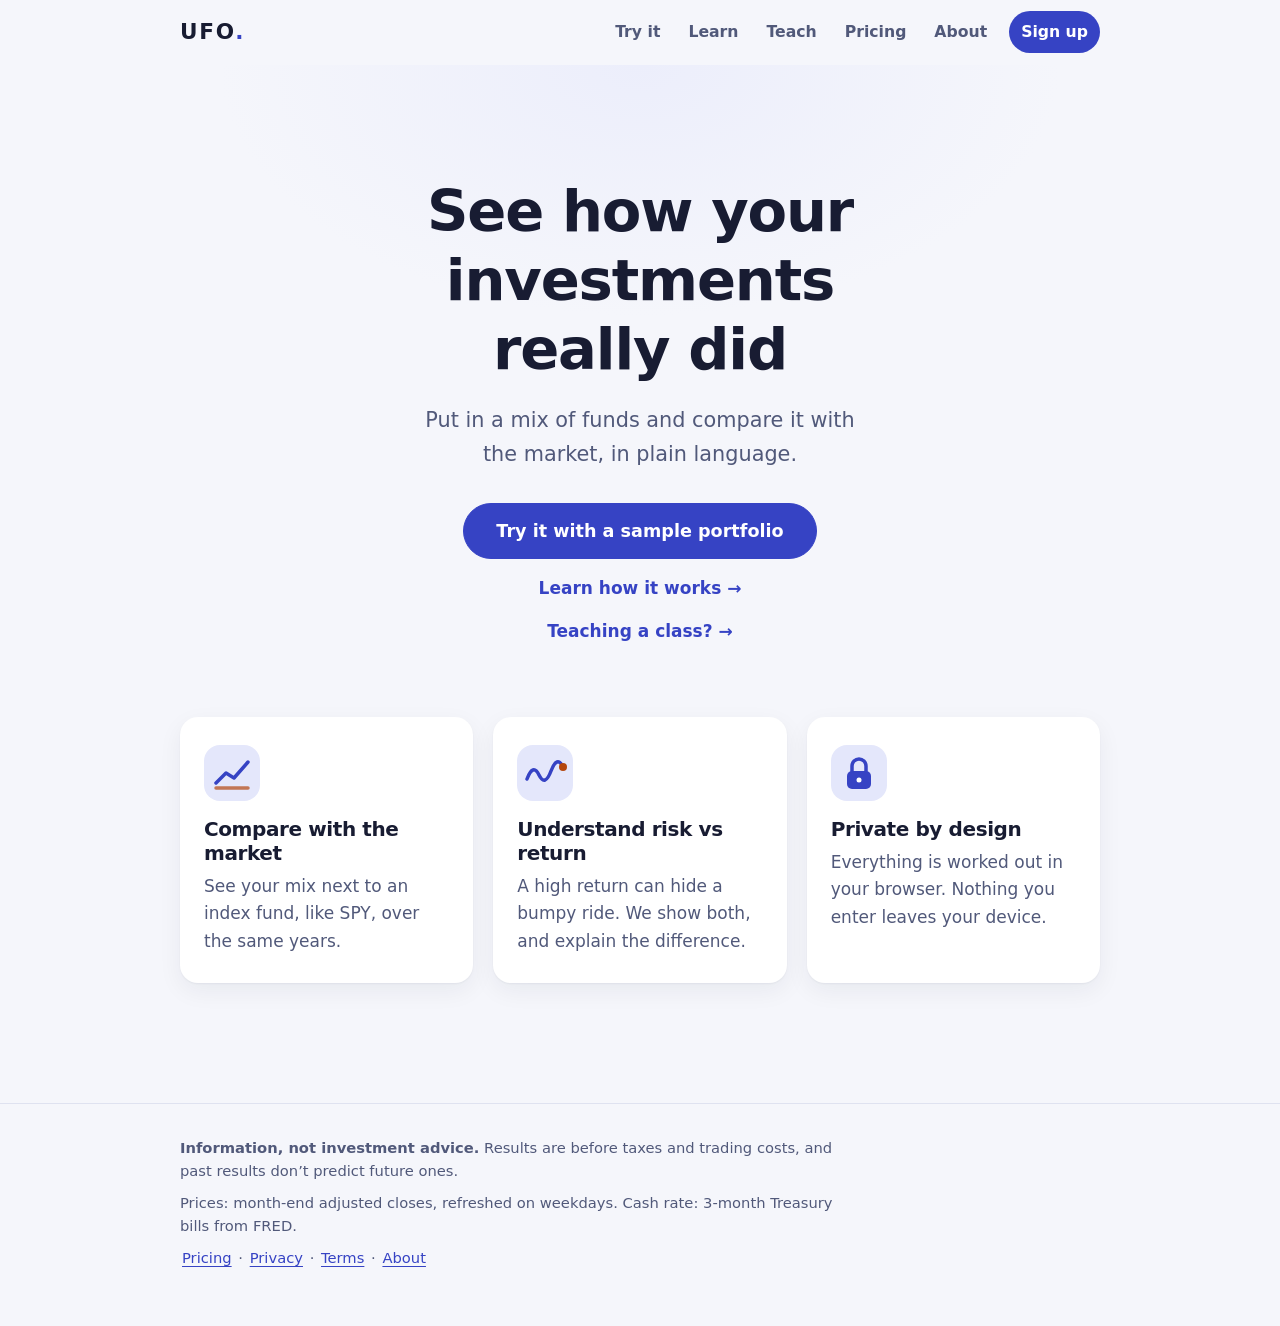
==== commit 7ccd5ddb: "Site: sign-up, pricing, teach, privacy, terms, site config (M13) Co-Authored-By: Claude Sonnet 5.5 <" ====
--- a/site/index.html
+++ b/site/index.html
@@ -14,9 +14,7 @@
 <a class="skip" href="#main">Skip to content</a>
 <header class="site-head"><div class="wrap">
   <a class="wordmark" href="./" aria-label="UFO, home">UFO<span>.</span></a>
-  <nav aria-label="Main">
-    <a href="try/">Try it</a><a href="learn/">Learn</a><a href="about/">About</a>
-  </nav>
+  <nav aria-label="Main"><a href="try/">Try it</a><a href="learn/">Learn</a><a href="teach/">Teach</a><a href="pricing/">Pricing</a><a href="about/">About</a><a class="nav-cta" href="signup/">Sign up</a></nav>
 </div></header>
 <main id="main">
 
@@ -26,6 +24,7 @@
   <div class="actions reveal">
     <a class="btn big" href="try/?sample=1">Try it with a sample portfolio</a>
     <a class="arrow" href="learn/">Learn how it works →</a>
+    <a class="arrow" href="teach/">Teaching a class? →</a>
   </div>
 </section>
 <section class="wrap benefits" aria-label="Why UFO">
@@ -36,8 +35,10 @@
 </main>
 <footer class="site-foot"><div class="wrap">
   <p><b>Information, not investment advice.</b> Results are before taxes and trading costs, and past results don’t predict future ones.</p>
-  <p>Prices: month-end adjusted closes, refreshed on weekdays. Cash rate: 3-month Treasury bills from FRED. <a href="about/">About this site</a></p>
+  <p>Prices: month-end adjusted closes, refreshed on weekdays. Cash rate: 3-month Treasury bills from FRED.</p>
+  <p class="foot-links"><a href="pricing/">Pricing</a> · <a href="privacy/">Privacy</a> · <a href="terms/">Terms</a> · <a href="about/">About</a></p>
 </div></footer>
 <script type="module">import { revealOnScroll } from "./js/util.mjs"; revealOnScroll();</script>
+<script type="module" src="js/chrome.mjs"></script>
 </body>
 </html>
--- a/site/style.css
+++ b/site/style.css
@@ -171,3 +171,22 @@
 .lesson-table thead th { font-weight: 650; border-bottom: 1px solid var(--line); }
 .step-card .slope { width: 100%; max-width: 520px; height: auto; }
 .step-card .chart-fig { box-shadow: none; padding: 0; background: none; }
+
+/* M13: nav call to action, pricing, forms */
+.site-head nav a.nav-cta { background: var(--accent); color: var(--accent-ink); margin-left: 6px; }
+.site-head nav a.nav-cta:hover { background: var(--accent); box-shadow: var(--shadow-up); }
+.site-head nav a.nav-cta[aria-current="page"] { background: var(--accent); color: var(--accent-ink); }
+@media (max-width: 640px) { .site-head .wrap { flex-wrap: wrap; padding-bottom: 8px; } .site-head nav { flex-wrap: wrap; } }
+.foot-links a { margin: 0 2px; }
+.plans { display: grid; gap: 20px; grid-template-columns: 1fr; padding-bottom: 24px; }
+@media (min-width: 760px) { .plans { grid-template-columns: repeat(3, 1fr); } }
+.plan { background: var(--surface); border-radius: var(--r); box-shadow: var(--shadow); padding: 28px 24px; display: flex; flex-direction: column; gap: 4px; border-top: 4px solid var(--line); }
+.plan.featured { border-top-color: var(--accent); }
+.plan h2 { font-size: 1.3rem; } .plan .price { font-size: 1.5rem; font-weight: 750; margin: 6px 0 0; }
+.plan ul { padding-left: 1.2em; margin: 8px 0 20px; flex: 1; } .plan li { margin-bottom: .4em; }
+.form { display: flex; flex-direction: column; gap: 12px; }
+.field-error { color: var(--err); font-weight: 650; font-size: .9rem; margin: -6px 0 0; min-height: 0; }
+.field-error:empty { display: none; }
+label.check { align-items: flex-start; } label.check input { width: 22px; height: 22px; margin-top: 2px; flex: none; }
+.form select { width: 100%; } .form input[type=email], .form input[type=text] { width: 100%; }
+[hidden] { display: none !important; }
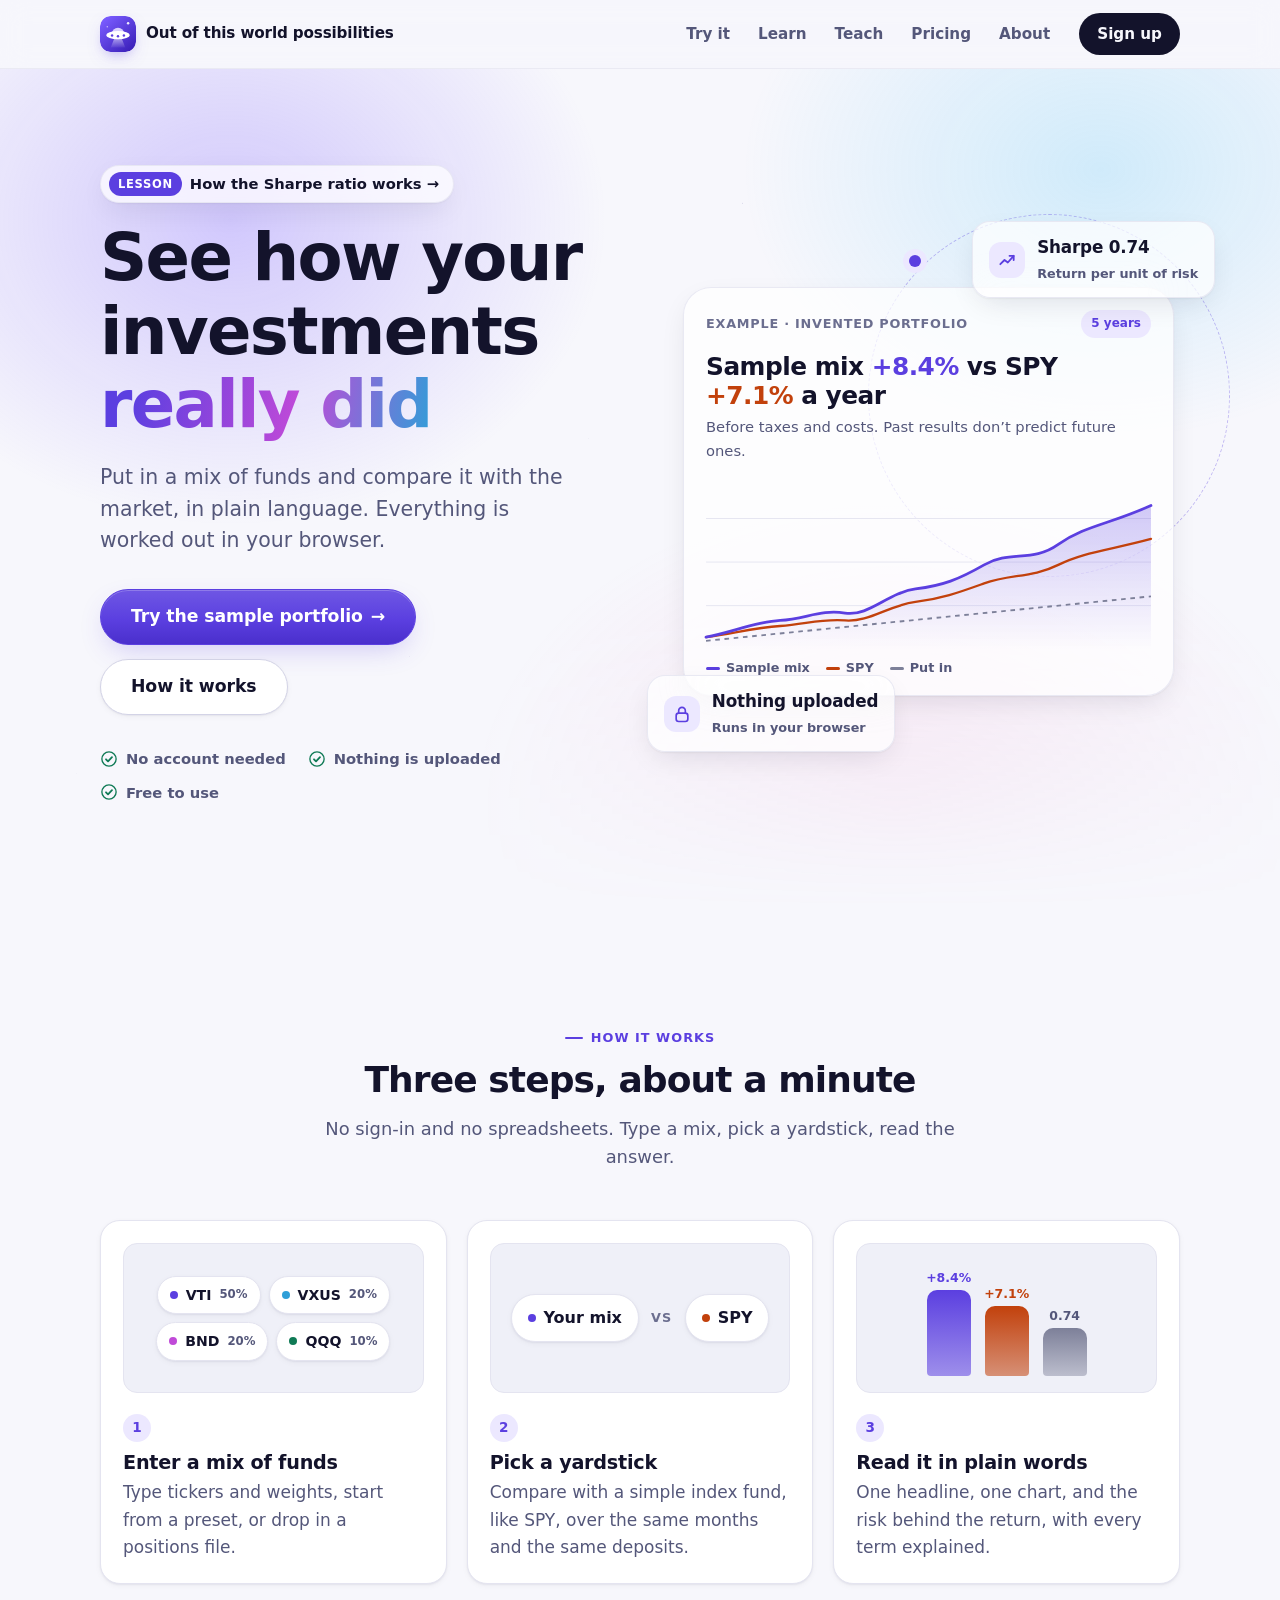
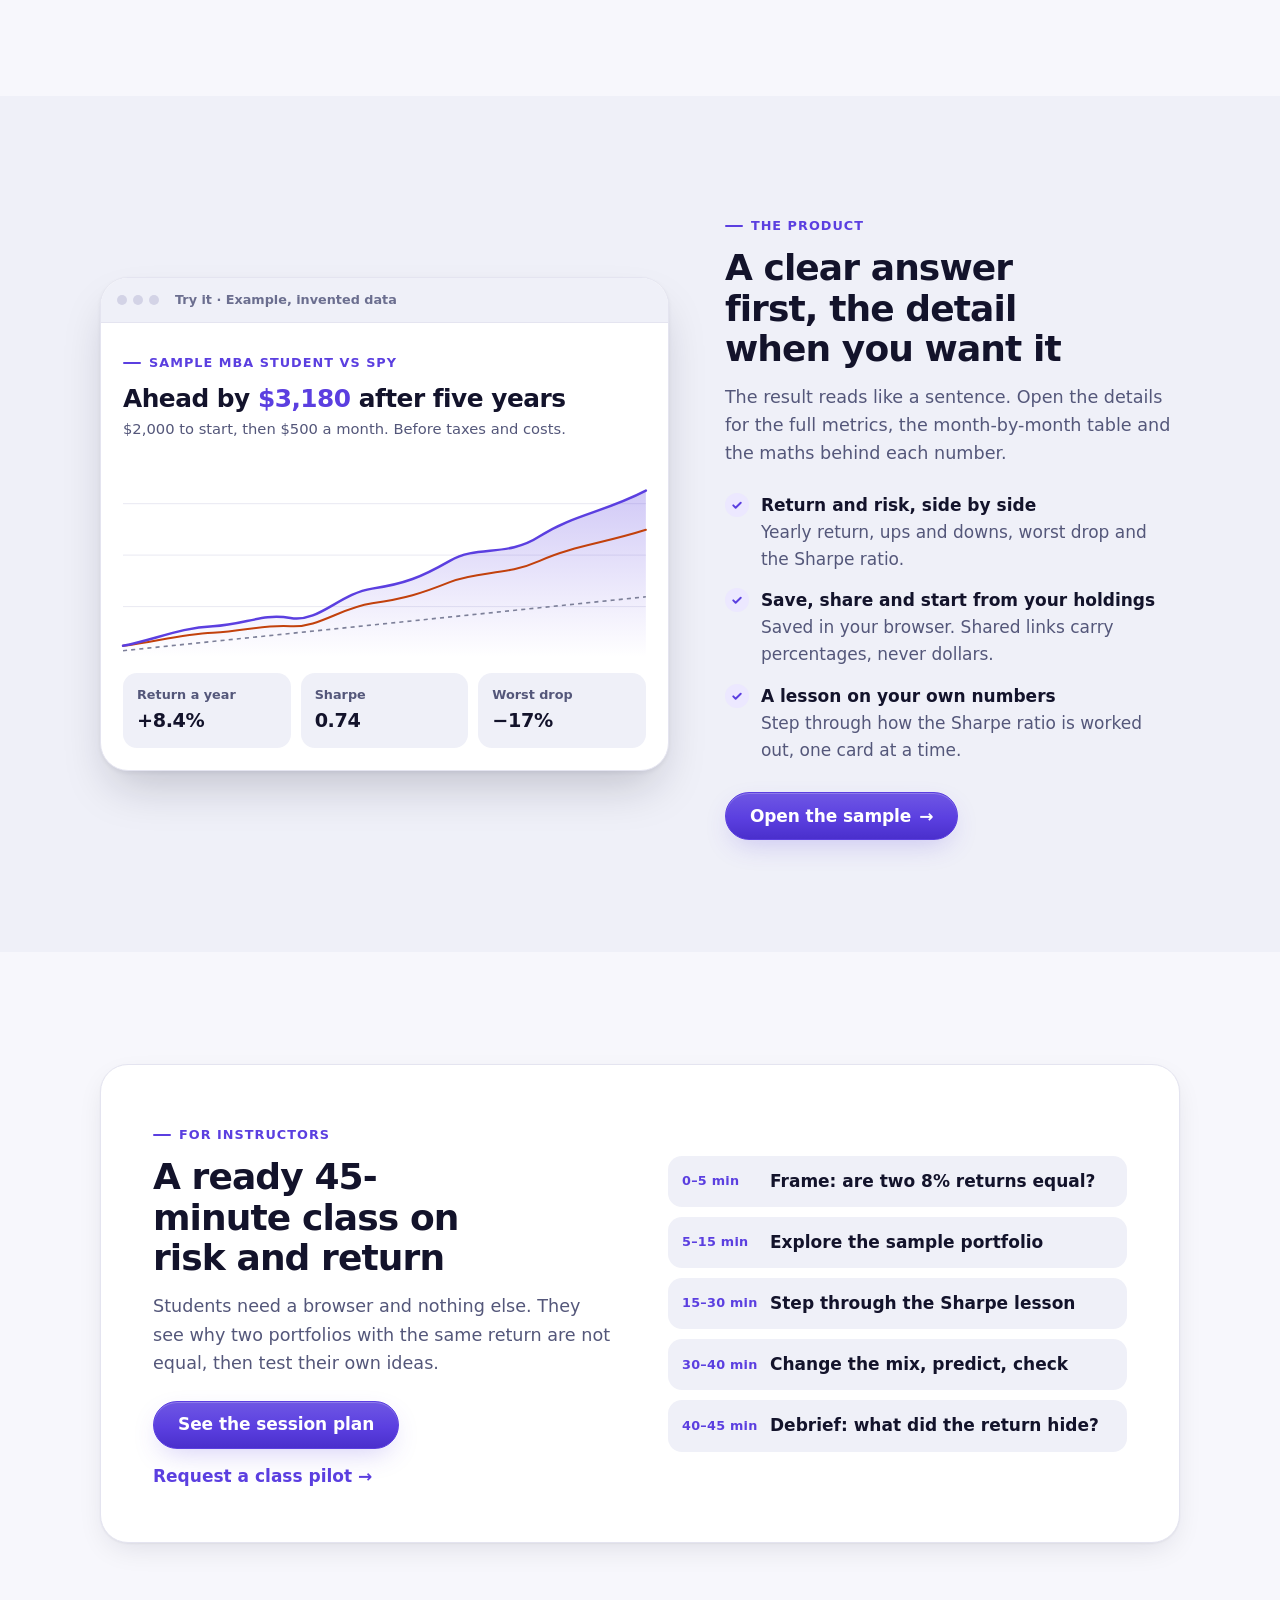
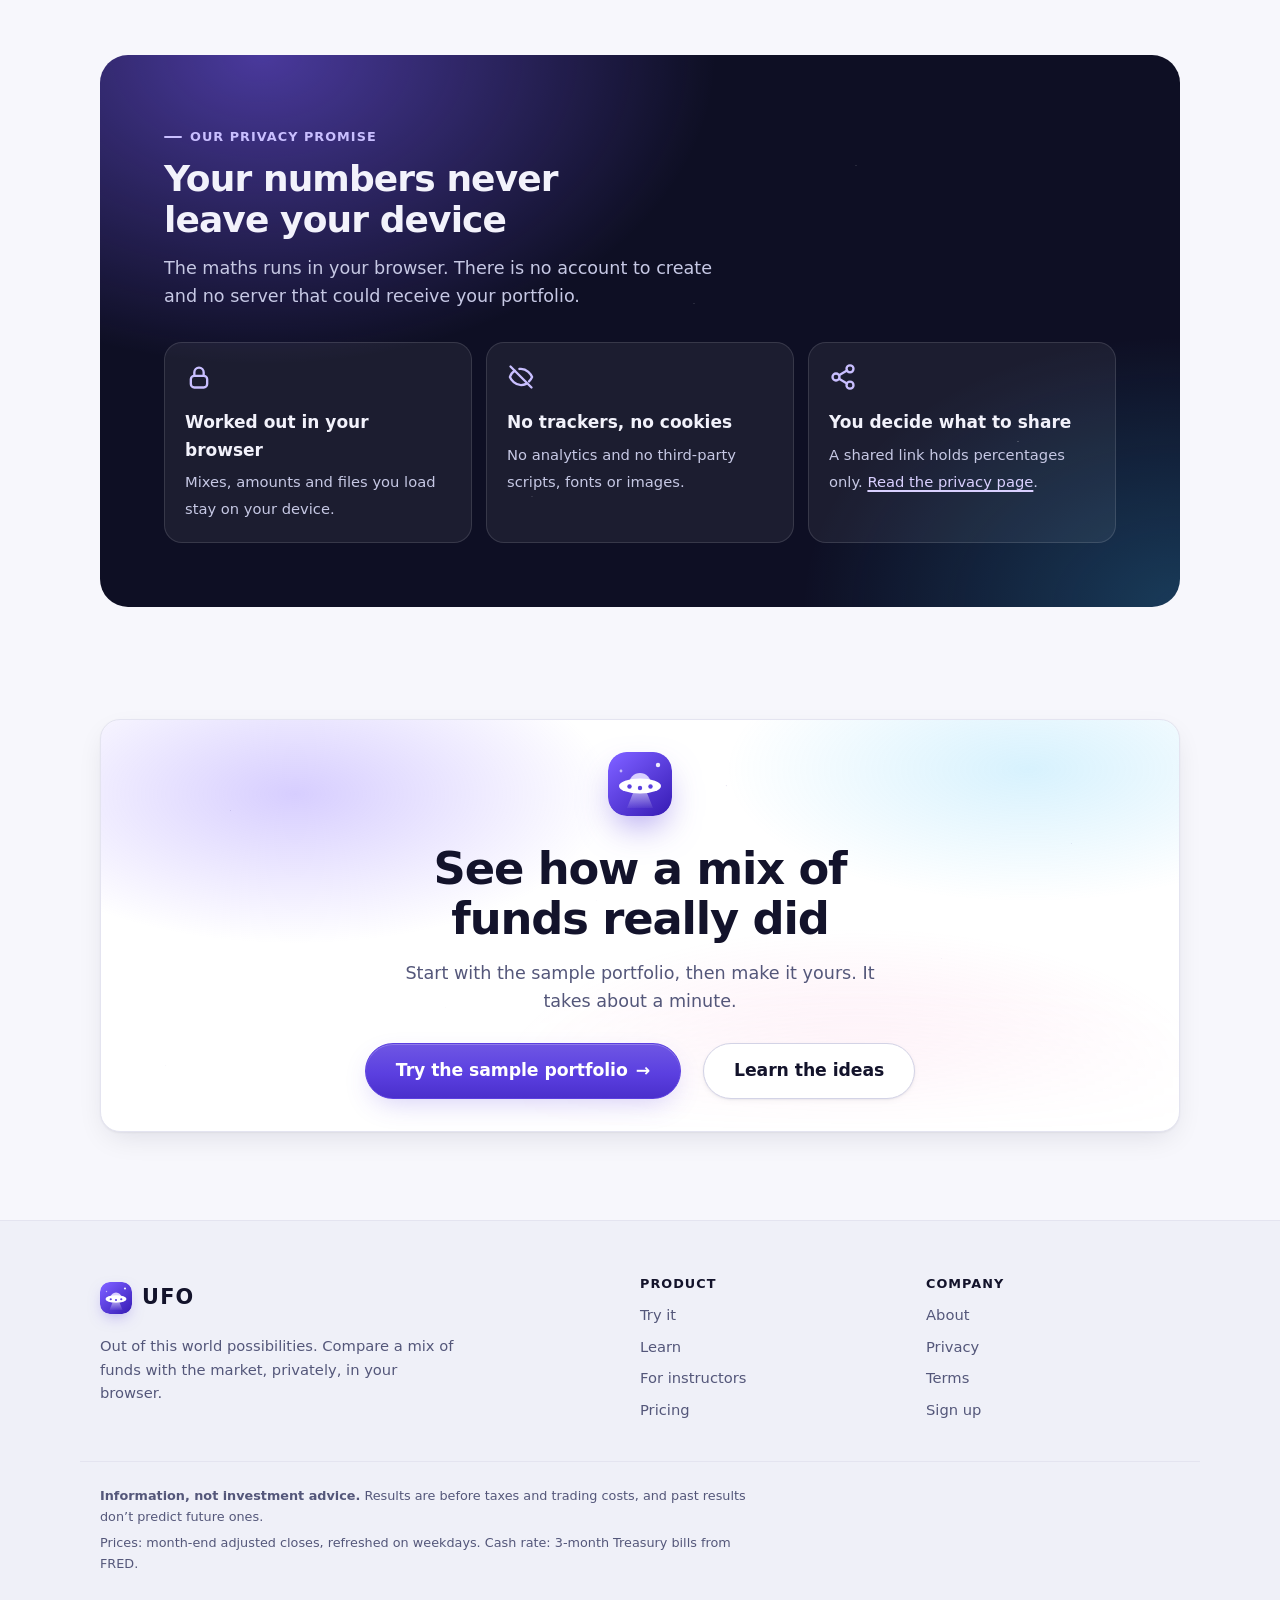
==== commit 2bc4a009: "Site: logo, design system and polished pages - Original saucer logo (site/img/logo.svg), also the SV" ====
--- a/site/index.html
+++ b/site/index.html
@@ -4,39 +4,160 @@
 <meta charset="utf-8">
 <meta name="viewport" content="width=device-width, initial-scale=1">
 <title>UFO: see how your investments really did</title>
-<meta name="description" content="Compare your investments with the market, understand risk versus return, privately in your browser.">
-<meta name="theme-color" content="#3643c4">
-<link rel="icon" href="data:image/svg+xml,%3Csvg xmlns='http://www.w3.org/2000/svg' viewBox='0 0 32 32'%3E%3Crect width='32' height='32' rx='9' fill='%233643c4'/%3E%3Ccircle cx='16' cy='16' r='6' fill='white'/%3E%3C/svg%3E">
+<meta name="description" content="Compare a mix of funds with the market and understand risk versus return, privately in your browser.">
+<meta name="theme-color" content="#f7f7fc" media="(prefers-color-scheme: light)">
+<meta name="theme-color" content="#0a0b1c" media="(prefers-color-scheme: dark)">
+<link rel="icon" type="image/svg+xml" href="img/logo.svg">
 <link rel="stylesheet" href="style.css">
 <script>document.documentElement.className = "js";</script>
 </head>
 <body>
 <a class="skip" href="#main">Skip to content</a>
-<header class="site-head"><div class="wrap">
-  <a class="wordmark" href="./" aria-label="UFO, home">UFO<span>.</span></a>
-  <nav aria-label="Main"><a href="try/">Try it</a><a href="learn/">Learn</a><a href="teach/">Teach</a><a href="pricing/">Pricing</a><a href="about/">About</a><a class="nav-cta" href="signup/">Sign up</a></nav>
+<header class="site-head"><div class="wrap head-row">
+  <a class="brand" href="" aria-label="UFO, home"><img class="brand-mark" src="img/logo.svg" alt="" width="36" height="36"><span class="brand-tag">Out of this world possibilities</span></a>
+  <nav class="main-nav" aria-label="Main"><a href="try/">Try it</a><a href="learn/">Learn</a><a href="teach/">Teach</a><a href="pricing/">Pricing</a><a href="about/">About</a></nav>
+  <a class="nav-cta" href="signup/">Sign up</a>
 </div></header>
 <main id="main">
 
-<section class="wrap hero">
-  <h1 class="reveal">See how your investments really did</h1>
-  <p class="sub reveal">Put in a mix of funds and compare it with the market, in plain language.</p>
-  <div class="actions reveal">
-    <a class="btn big" href="try/?sample=1">Try it with a sample portfolio</a>
-    <a class="arrow" href="learn/">Learn how it works →</a>
-    <a class="arrow" href="teach/">Teaching a class? →</a>
+<section class="home-hero mesh">
+  <div class="wrap">
+    <div class="hero-copy">
+      <a class="pill glass" href="learn/sharpe/"><b>Lesson</b> How the Sharpe ratio works →</a>
+      <h1 >See how your investments <span class="grad-text">really did</span></h1>
+      <p class="sub">Put in a mix of funds and compare it with the market, in plain language. Everything is worked out in your browser.</p>
+      <div class="hero-actions">
+        <a class="btn big" href="try/?sample=1">Try the sample portfolio <span class="arr" aria-hidden="true">→</span></a>
+        <a class="btn big ghost" href="#how">How it works</a>
+      </div>
+      <ul class="trust-row" aria-label="At a glance">
+        <li><svg viewBox="0 0 24 24" aria-hidden="true" fill="none" stroke="currentColor" stroke-width="2.4" stroke-linecap="round" stroke-linejoin="round"><circle cx="12" cy="12" r="9.5" stroke-width="1.8"/><path d="M8 12.4l2.7 2.7L16 9.6"/></svg>No account needed</li><li><svg viewBox="0 0 24 24" aria-hidden="true" fill="none" stroke="currentColor" stroke-width="2.4" stroke-linecap="round" stroke-linejoin="round"><circle cx="12" cy="12" r="9.5" stroke-width="1.8"/><path d="M8 12.4l2.7 2.7L16 9.6"/></svg>Nothing is uploaded</li><li><svg viewBox="0 0 24 24" aria-hidden="true" fill="none" stroke="currentColor" stroke-width="2.4" stroke-linecap="round" stroke-linejoin="round"><circle cx="12" cy="12" r="9.5" stroke-width="1.8"/><path d="M8 12.4l2.7 2.7L16 9.6"/></svg>Free to use</li>
+      </ul>
+    </div>
+    <div class="stage" aria-label="Example of a result, with an invented portfolio" role="img">
+      <div class="orbit" aria-hidden="true"></div>
+      <div class="preview glass" aria-hidden="true">
+        <div class="pv-top"><span class="pv-label">Example · invented portfolio</span><span class="pv-chip">5 years</span></div>
+        <p class="pv-headline">Sample mix <span class="m">+8.4%</span> vs SPY <span class="b">+7.1%</span> a year</p>
+        <p class="pv-sub">Before taxes and costs. Past results don’t predict future ones.</p>
+        <svg class="pv-chart" viewBox="0 0 480 190" aria-hidden="true">
+        <defs><linearGradient id="pvg" x1="0" y1="0" x2="0" y2="1"><stop offset="0" stop-color="var(--mix)" stop-opacity=".28"/><stop offset="1" stop-color="var(--mix)" stop-opacity="0"/></linearGradient></defs>
+        <line class="g" x1="0" x2="480" y1="48" y2="48"/><line class="g" x1="0" x2="480" y1="95" y2="95"/><line class="g" x1="0" x2="480" y1="142" y2="142"/>
+        <path d="M0,176 C30,170 52,160 80,158 S124,146 150,150 S196,128 226,124 S272,114 300,98 S352,96 380,76 S436,54 480,34 L480,190 L0,190 Z" fill="url(#pvg)"/>
+        <path d="M0,180 L480,132" fill="none" stroke="var(--put)" stroke-width="2" stroke-dasharray="5 5"/>
+        <path class="draw" pathLength="1" d="M0,176 C30,172 52,166 80,164 S124,156 150,158 S196,142 226,138 S272,128 300,118 S352,112 380,98 S436,82 480,70" fill="none" stroke="var(--bench)" stroke-width="2.5" stroke-linecap="round" stroke-linejoin="round"/>
+        <path class="draw" pathLength="1" d="M0,176 C30,170 52,160 80,158 S124,146 150,150 S196,128 226,124 S272,114 300,98 S352,96 380,76 S436,54 480,34" fill="none" stroke="var(--mix)" stroke-width="3" stroke-linecap="round" stroke-linejoin="round"/>
+      </svg>
+        <div class="pv-legend"><span><i style="background:var(--mix)"></i>Sample mix</span><span><i style="background:var(--bench)"></i>SPY</span><span><i style="background:var(--put)"></i>Put in</span></div>
+      </div>
+      <div class="float-card glass float-b" aria-hidden="true"><div class="ic"><svg viewBox="0 0 24 24" aria-hidden="true" fill="none" stroke="currentColor" stroke-width="2.2" stroke-linecap="round" stroke-linejoin="round"><path d="M4 17l5-5 4 3 7-8"/><path d="M15 7h5v5"/></svg></div><div><b>Sharpe 0.74</b><span>Return per unit of risk</span></div></div>
+      <div class="float-card glass float-a" aria-hidden="true"><div class="ic"><svg viewBox="0 0 24 24" aria-hidden="true" fill="none" stroke="currentColor" stroke-width="2" stroke-linecap="round" stroke-linejoin="round"><rect x="5" y="11" width="14" height="10" rx="3"/><path d="M8 11V8a4 4 0 0 1 8 0v3"/></svg></div><div><b>Nothing uploaded</b><span>Runs in your browser</span></div></div>
+    </div>
   </div>
 </section>
-<section class="wrap benefits" aria-label="Why UFO">
-  <article class="benefit reveal"><svg viewBox="0 0 56 56" aria-hidden="true"><rect width="56" height="56" rx="16" fill="var(--accent-soft)"/><path d="M12 38 L22 28 L30 33 L44 17" fill="none" stroke="var(--accent)" stroke-width="3.5" stroke-linecap="round" stroke-linejoin="round"/><path d="M12 43 L44 43" stroke="var(--bench)" stroke-width="3.5" stroke-linecap="round" opacity=".7"/></svg><h2>Compare with the market</h2><p>See your mix next to an index fund, like SPY, over the same years.</p></article>
-  <article class="benefit reveal"><svg viewBox="0 0 56 56" aria-hidden="true"><rect width="56" height="56" rx="16" fill="var(--accent-soft)"/><path d="M10 34 Q16 18 22 30 T34 26 T46 22" fill="none" stroke="var(--accent)" stroke-width="3.5" stroke-linecap="round"/><circle cx="46" cy="22" r="4" fill="var(--bench)"/></svg><h2>Understand risk vs return</h2><p>A high return can hide a bumpy ride. We show both, and explain the difference.</p></article>
-  <article class="benefit reveal"><svg viewBox="0 0 56 56" aria-hidden="true"><rect width="56" height="56" rx="16" fill="var(--accent-soft)"/><rect x="16" y="26" width="24" height="18" rx="5" fill="var(--accent)"/><path d="M21 26 v-5 a7 7 0 0 1 14 0 v5" fill="none" stroke="var(--accent)" stroke-width="3.5" stroke-linecap="round"/><circle cx="28" cy="35" r="2.5" fill="var(--accent-ink)"/></svg><h2>Private by design</h2><p>Everything is worked out in your browser. Nothing you enter leaves your device.</p></article>
+
+<section class="section" id="how" aria-labelledby="how-h">
+  <div class="wrap">
+    <div class="section-head center reveal"><span class="eyebrow">How it works</span><h2 id="how-h">Three steps, about a minute</h2><p>No sign-in and no spreadsheets. Type a mix, pick a yardstick, read the answer.</p></div>
+    <ol class="steps" role="list" style="list-style:none;margin:0;padding:0">
+      <li class="step reveal"><div class="step-visual" aria-hidden="true"><div class="chips"><span class="chip"><i></i>VTI <small>50%</small></span><span class="chip"><i style="background:#2f9fd8"></i>VXUS <small>20%</small></span><span class="chip"><i style="background:#c04ad8"></i>BND <small>20%</small></span><span class="chip"><i style="background:var(--good)"></i>QQQ <small>10%</small></span></div></div>
+        <span class="step-num">1</span><h3>Enter a mix of funds</h3><p>Type tickers and weights, start from a preset, or drop in a positions file.</p></li>
+      <li class="step reveal"><div class="step-visual" aria-hidden="true"><div class="vs"><span class="chip big"><i></i>Your mix</span><span class="x">VS</span><span class="chip big"><i style="background:var(--bench)"></i>SPY</span></div></div>
+        <span class="step-num">2</span><h3>Pick a yardstick</h3><p>Compare with a simple index fund, like SPY, over the same months and the same deposits.</p></li>
+      <li class="step reveal"><div class="step-visual" aria-hidden="true"><div class="mini-bars"><div style="height:78%;background:linear-gradient(var(--mix),color-mix(in srgb,var(--mix) 55%,transparent))"><span style="color:var(--mix)">+8.4%</span></div><div style="height:64%;background:linear-gradient(var(--bench),color-mix(in srgb,var(--bench) 55%,transparent))"><span style="color:var(--bench)">+7.1%</span></div><div style="height:44%;background:linear-gradient(var(--put),color-mix(in srgb,var(--put) 45%,transparent))"><span style="color:var(--ink-2)">0.74</span></div></div></div>
+        <span class="step-num">3</span><h3>Read it in plain words</h3><p>One headline, one chart, and the risk behind the return, with every term explained.</p></li>
+    </ol>
+  </div>
+</section>
+
+<section class="section alt" aria-labelledby="pv-h">
+  <div class="wrap showcase">
+    <div class="window reveal" role="img" aria-label="Example of the Try page with an invented portfolio">
+      <div class="window-bar" aria-hidden="true"><i></i><i></i><i></i><span>Try it · Example, invented data</span></div>
+      <div class="window-body" aria-hidden="true">
+        <span class="eyebrow">Sample MBA student vs SPY</span>
+        <p class="pv-headline" style="margin-top:10px">Ahead by <span class="m">$3,180</span> after five years</p>
+        <p class="pv-sub">$2,000 to start, then $500 a month. Before taxes and costs.</p>
+        <svg class="pv-chart" viewBox="0 0 640 250" aria-hidden="true">
+        <defs><linearGradient id="pvg2" x1="0" y1="0" x2="0" y2="1"><stop offset="0" stop-color="var(--mix)" stop-opacity=".28"/><stop offset="1" stop-color="var(--mix)" stop-opacity="0"/></linearGradient></defs>
+        <line class="g" x1="0" x2="640" y1="62" y2="62"/><line class="g" x1="0" x2="640" y1="125" y2="125"/><line class="g" x1="0" x2="640" y1="188" y2="188"/>
+        <path d="M0,236 C40,228 70,214 110,212 S170,196 205,202 S265,172 305,166 S365,152 400,132 S470,128 510,102 S590,72 640,46 L640,250 L0,250 Z" fill="url(#pvg2)"/>
+        <path d="M0,242 L640,176" fill="none" stroke="var(--put)" stroke-width="2" stroke-dasharray="5 5"/>
+        <path class="draw" pathLength="1" d="M0,236 C40,231 70,222 110,220 S170,210 205,212 S265,190 305,184 S365,172 400,158 S470,150 510,132 S590,110 640,94" fill="none" stroke="var(--bench)" stroke-width="2.5" stroke-linecap="round" stroke-linejoin="round"/>
+        <path class="draw" pathLength="1" d="M0,236 C40,228 70,214 110,212 S170,196 205,202 S265,172 305,166 S365,152 400,132 S470,128 510,102 S590,72 640,46" fill="none" stroke="var(--mix)" stroke-width="3" stroke-linecap="round" stroke-linejoin="round"/>
+      </svg>
+        <div class="stat-row"><div class="stat"><span>Return a year</span><b>+8.4%</b></div><div class="stat"><span>Sharpe</span><b>0.74</b></div><div class="stat"><span>Worst drop</span><b>−17%</b></div></div>
+      </div>
+    </div>
+    <div class="reveal">
+      <span class="eyebrow">The product</span>
+      <h2 id="pv-h" style="margin:12px 0 14px">A clear answer first, the detail when you want it</h2>
+      <p class="muted" style="font-size:1.1rem">The result reads like a sentence. Open the details for the full metrics, the month-by-month table and the maths behind each number.</p>
+      <ul class="checks">
+        <li><div><b>Return and risk, side by side</b><span>Yearly return, ups and downs, worst drop and the Sharpe ratio.</span></div></li>
+        <li><div><b>Save, share and start from your holdings</b><span>Saved in your browser. Shared links carry percentages, never dollars.</span></div></li>
+        <li><div><b>A lesson on your own numbers</b><span>Step through how the Sharpe ratio is worked out, one card at a time.</span></div></li>
+      </ul>
+      <a class="btn" href="try/?sample=1">Open the sample <span class="arr" aria-hidden="true">→</span></a>
+    </div>
+  </div>
+</section>
+
+<section class="section" aria-labelledby="teach-h">
+  <div class="wrap">
+    <div class="teach-card reveal">
+      <div>
+        <span class="eyebrow">For instructors</span>
+        <h2 id="teach-h">A ready 45-minute class on risk and return</h2>
+        <p class="muted" style="font-size:1.1rem">Students need a browser and nothing else. They see why two portfolios with the same return are not equal, then test their own ideas.</p>
+        <div class="hero-actions" style="margin-top:24px"><a class="btn" href="teach/">See the session plan</a><a class="arrow" href="signup/?role=instructor">Request a class pilot →</a></div>
+      </div>
+      <ol class="timeline" aria-label="Session outline">
+        <li><span>0–5 min</span>Frame: are two 8% returns equal?</li>
+        <li><span>5–15 min</span>Explore the sample portfolio</li>
+        <li><span>15–30 min</span>Step through the Sharpe lesson</li>
+        <li><span>30–40 min</span>Change the mix, predict, check</li>
+        <li><span>40–45 min</span>Debrief: what did the return hide?</li>
+      </ol>
+    </div>
+  </div>
+</section>
+
+<section class="section" style="padding-top:0" aria-labelledby="priv-h">
+  <div class="wrap">
+    <div class="promise reveal">
+      <span class="eyebrow">Our privacy promise</span>
+      <h2 id="priv-h">Your numbers never leave your device</h2>
+      <p>The maths runs in your browser. There is no account to create and no server that could receive your portfolio.</p>
+      <div class="promise-grid">
+        <div class="reveal"><svg viewBox="0 0 24 24" aria-hidden="true" fill="none" stroke="currentColor" stroke-width="2" stroke-linecap="round" stroke-linejoin="round"><rect x="5" y="11" width="14" height="10" rx="3"/><path d="M8 11V8a4 4 0 0 1 8 0v3"/></svg><b>Worked out in your browser</b><span>Mixes, amounts and files you load stay on your device.</span></div>
+        <div class="reveal"><svg viewBox="0 0 24 24" aria-hidden="true" fill="none" stroke="currentColor" stroke-width="2" stroke-linecap="round" stroke-linejoin="round"><path d="M3 3l18 18"/><path d="M10.6 5.1A9.9 9.9 0 0 1 12 5c5 0 8.5 4.5 9.5 7a13 13 0 0 1-2.6 3.8M6.6 6.6C4.4 8 3 10.2 2.5 12c1 2.5 4.5 7 9.5 7 1.6 0 3.1-.4 4.4-1.1"/></svg><b>No trackers, no cookies</b><span>No analytics and no third-party scripts, fonts or images.</span></div>
+        <div class="reveal"><svg viewBox="0 0 24 24" aria-hidden="true" fill="none" stroke="currentColor" stroke-width="2" stroke-linecap="round" stroke-linejoin="round"><circle cx="18" cy="5" r="3"/><circle cx="6" cy="12" r="3"/><circle cx="18" cy="19" r="3"/><path d="M8.6 13.5l6.8 4M15.4 6.5l-6.8 4"/></svg><b>You decide what to share</b><span>A shared link holds percentages only. <a href="privacy/">Read the privacy page</a>.</span></div>
+      </div>
+    </div>
+  </div>
+</section>
+
+<section class="section" style="padding-top:0" aria-labelledby="cta-h">
+  <div class="wrap">
+    <div class="final-cta mesh card-surface reveal">
+      <img src="img/logo.svg" alt="" width="64" height="64">
+      <h2 id="cta-h">See how a mix of funds really did</h2>
+      <p>Start with the sample portfolio, then make it yours. It takes about a minute.</p>
+      <div class="hero-actions"><a class="btn big" href="try/?sample=1">Try the sample portfolio <span class="arr" aria-hidden="true">→</span></a><a class="btn big ghost" href="learn/">Learn the ideas</a></div>
+    </div>
+  </div>
 </section>
 </main>
-<footer class="site-foot"><div class="wrap">
+<footer class="site-foot"><div class="wrap foot-grid">
+  <div class="foot-brand"><a class="brand" href=""><img class="brand-mark" src="img/logo.svg" alt="" width="32" height="32"><span class="brand-name">UFO</span></a>
+    <p>Out of this world possibilities. Compare a mix of funds with the market, privately, in your browser.</p></div>
+  <nav class="foot-col" aria-label="Product"><h2>Product</h2><a href="try/">Try it</a><a href="learn/">Learn</a><a href="teach/">For instructors</a><a href="pricing/">Pricing</a></nav>
+  <nav class="foot-col" aria-label="Company"><h2>Company</h2><a href="about/">About</a><a href="privacy/">Privacy</a><a href="terms/">Terms</a><a href="signup/">Sign up</a></nav>
+</div>
+<div class="wrap foot-legal">
   <p><b>Information, not investment advice.</b> Results are before taxes and trading costs, and past results don’t predict future ones.</p>
   <p>Prices: month-end adjusted closes, refreshed on weekdays. Cash rate: 3-month Treasury bills from FRED.</p>
-  <p class="foot-links"><a href="pricing/">Pricing</a> · <a href="privacy/">Privacy</a> · <a href="terms/">Terms</a> · <a href="about/">About</a></p>
 </div></footer>
 <script type="module">import { revealOnScroll } from "./js/util.mjs"; revealOnScroll();</script>
 <script type="module" src="js/chrome.mjs"></script>
--- a/site/style.css
+++ b/site/style.css
@@ -1,192 +1,439 @@
-/* UFO site. One accent (indigo), soft neutrals, system fonts, no external resources. */
+/* UFO site. One accent (violet), cool neutrals, system fonts, no external resources.
+   Tokens first; every page uses them. JS reads --mix, --bench, --put, --ink, --ink-2, --surface, --line (chart, share card). */
 :root {
   color-scheme: light dark;
-  --bg: #f5f6fb; --surface: #ffffff; --tint: #eceefb; --ink: #181c32; --ink-2: #51597a; --line: #dfe2f0;
-  --accent: #3643c4; --accent-ink: #ffffff; --accent-soft: #e4e7fb;
-  --mix: #3643c4; --bench: #b4470f; --put: #7b8199; --err: #b42318;
-  --shadow: 0 1px 2px rgba(24, 28, 50, .05), 0 8px 24px rgba(24, 28, 50, .06);
-  --shadow-up: 0 2px 4px rgba(24, 28, 50, .06), 0 14px 32px rgba(24, 28, 50, .10);
-  --r: 18px;
+  /* neutrals */
+  --bg: #f7f7fc; --bg-2: #eff0f8; --surface: #ffffff; --surface-glass: rgba(255, 255, 255, .72); --tint: #f1eefe;
+  --ink: #13132b; --ink-2: #54577a; --ink-3: #6b6e8f; --line: #e4e4f0; --line-strong: #d3d3e6;
+  /* the one accent */
+  --accent: #5b3fe0; --accent-strong: #4a2fcc; --accent-ink: #ffffff; --accent-soft: #ece8ff; --accent-glow: rgba(91, 63, 224, .28);
+  /* data colours */
+  --mix: #5b3fe0; --bench: #c2410c; --put: #7d8099; --good: #0f7a55; --err: #b42318;
+  /* mesh (hero and bands) */
+  --mesh-1: rgba(122, 92, 255, .30); --mesh-2: rgba(56, 189, 248, .20); --mesh-3: rgba(244, 114, 182, .16); --star: rgba(60, 50, 140, .22);
+  /* radius, shadow, space, type */
+  --r-xs: 8px; --r-sm: 12px; --r: 20px; --r-lg: 28px; --r-pill: 999px; --r-input: 14px;
+  --shadow-sm: 0 1px 2px rgba(19, 19, 43, .06), 0 2px 6px rgba(19, 19, 43, .04);
+  --shadow: 0 1px 2px rgba(19, 19, 43, .05), 0 10px 30px -8px rgba(19, 19, 43, .12);
+  --shadow-up: 0 2px 4px rgba(19, 19, 43, .06), 0 24px 48px -12px rgba(19, 19, 43, .22);
+  --shadow-accent: 0 10px 28px -8px var(--accent-glow);
+  --ring: 0 0 0 4px var(--accent-soft);
+  --s-1: 4px; --s-2: 8px; --s-3: 12px; --s-4: 16px; --s-5: 24px; --s-6: 32px; --s-7: 48px; --s-8: 72px; --s-9: 112px;
+  --t-xs: .8rem; --t-sm: .92rem; --t-md: 1.05rem; --t-lg: 1.25rem; --t-xl: clamp(1.6rem, 4.6vw, 2.25rem); --t-2xl: clamp(2.4rem, 7.2vw, 4.1rem);
+  --ease: cubic-bezier(.2, .7, .2, 1);
+  --font: ui-sans-serif, system-ui, -apple-system, "Segoe UI", Roboto, "Helvetica Neue", Arial, sans-serif;
 }
 @media (prefers-color-scheme: dark) {
-  :root { --bg: #11142a; --surface: #1a1e3a; --tint: #232850; --ink: #eef0fb; --ink-2: #b6bcd8; --line: #2f3560;
-    --accent: #8f9bff; --accent-ink: #11142a; --accent-soft: #272d5c; --mix: #8f9bff; --bench: #f0a070; --put: #9aa0bd; --err: #ff9a90;
-    --shadow: 0 1px 2px rgba(0, 0, 0, .3), 0 8px 24px rgba(0, 0, 0, .25); --shadow-up: 0 2px 4px rgba(0, 0, 0, .35), 0 14px 32px rgba(0, 0, 0, .35); }
-}
+  :root {
+    --bg: #0a0b1c; --bg-2: #0f1126; --surface: #14162e; --surface-glass: rgba(24, 26, 52, .66); --tint: #1c1d3e;
+    --ink: #f2f2fb; --ink-2: #b0b2d0; --ink-3: #9396b8; --line: #262949; --line-strong: #34385e;
+    --accent: #a594ff; --accent-strong: #b9abff; --accent-ink: #0a0b1c; --accent-soft: #24224d; --accent-glow: rgba(165, 148, 255, .30);
+    --mix: #a594ff; --bench: #fb9a5b; --put: #9a9dbb; --good: #4ade9b; --err: #ff9a90;
+    --mesh-1: rgba(122, 92, 255, .32); --mesh-2: rgba(56, 189, 248, .14); --mesh-3: rgba(244, 114, 182, .12); --star: rgba(255, 255, 255, .55);
+    --shadow-sm: 0 1px 2px rgba(0, 0, 0, .4);
+    --shadow: 0 1px 2px rgba(0, 0, 0, .35), 0 12px 32px -10px rgba(0, 0, 0, .55);
+    --shadow-up: 0 2px 4px rgba(0, 0, 0, .4), 0 28px 56px -14px rgba(0, 0, 0, .7);
+  }
+}
+
+/* base */
 * { box-sizing: border-box; }
 html { scroll-behavior: smooth; }
-@media (prefers-reduced-motion: reduce) { html { scroll-behavior: auto; } * { transition: none !important; animation: none !important; } }
-body { margin: 0; background: var(--bg); color: var(--ink); font: 17px/1.6 ui-rounded, system-ui, -apple-system, "Segoe UI", Roboto, sans-serif; -webkit-font-smoothing: antialiased; }
-.wrap { max-width: 960px; margin: 0 auto; padding: 0 20px; }
-.narrow { max-width: 720px; }
-h1, h2, h3 { line-height: 1.2; letter-spacing: -0.02em; margin: 0; }
-h1 { font-size: clamp(2.2rem, 7vw, 3.6rem); font-weight: 750; }
-h2 { font-size: clamp(1.5rem, 4.5vw, 2rem); font-weight: 700; }
-h3 { font-size: 1.15rem; font-weight: 650; }
+@media (prefers-reduced-motion: reduce) { html { scroll-behavior: auto; } *, *::before, *::after { transition: none !important; animation: none !important; } }
+body { margin: 0; background: var(--bg); color: var(--ink); font: 17px/1.6 var(--font); -webkit-font-smoothing: antialiased; text-rendering: optimizeLegibility; overflow-x: hidden; }
+.wrap { max-width: 1120px; margin: 0 auto; padding: 0 20px; }
+.narrow { max-width: 760px; }
+h1, h2, h3 { line-height: 1.12; letter-spacing: -0.025em; margin: 0; text-wrap: balance; }
+h1 { font-size: var(--t-2xl); font-weight: 780; }
+h2 { font-size: var(--t-xl); font-weight: 740; }
+h3 { font-size: 1.15rem; font-weight: 660; letter-spacing: -0.012em; }
 p { margin: 0 0 1em; }
-a { color: var(--accent); text-underline-offset: 3px; }
-.muted { color: var(--ink-2); } .small { font-size: .9rem; }
+a { color: var(--accent); text-underline-offset: 3px; text-decoration-thickness: 1.5px; }
+img { max-width: 100%; }
+.muted { color: var(--ink-2); } .small { font-size: var(--t-sm); }
 .sr-only { position: absolute; width: 1px; height: 1px; overflow: hidden; clip: rect(0 0 0 0); white-space: nowrap; }
 :focus-visible { outline: 3px solid var(--accent); outline-offset: 3px; border-radius: 8px; }
 .skip { position: absolute; left: 12px; top: -60px; background: var(--surface); padding: 8px 14px; border-radius: 10px; z-index: 50; transition: top .2s; }
 .skip:focus { top: 12px; }
+.eyebrow, .tag { display: inline-flex; align-items: center; gap: 8px; font-size: var(--t-xs); font-weight: 700; letter-spacing: .08em; text-transform: uppercase; color: var(--accent); }
+.eyebrow::before { content: ""; width: 18px; height: 2px; border-radius: 2px; background: currentColor; }
+.grad-text { background: linear-gradient(100deg, var(--accent) 10%, #c04ad8 60%, #2f9fd8 100%); -webkit-background-clip: text; background-clip: text; color: transparent; }
+@media (prefers-color-scheme: dark) { .grad-text { background-image: linear-gradient(100deg, #b7a9ff 10%, #f09bd6 60%, #7dd3fc 100%); } }
 
 /* header */
-.site-head { position: sticky; top: 0; z-index: 30; background: color-mix(in srgb, var(--bg) 88%, transparent); backdrop-filter: blur(10px); border-bottom: 1px solid transparent; }
-.site-head .wrap { display: flex; align-items: center; justify-content: space-between; min-height: 64px; }
-.wordmark { font-weight: 800; font-size: 1.35rem; letter-spacing: .08em; color: var(--ink); text-decoration: none; padding: 4px 6px; margin-left: -6px; }
-.wordmark span { color: var(--accent); }
-.site-head nav { display: flex; gap: 4px; }
-.site-head nav a { color: var(--ink-2); text-decoration: none; padding: 8px 12px; border-radius: 999px; font-weight: 550; font-size: .98rem; transition: background .2s, color .2s; }
-.site-head nav a:hover { background: var(--accent-soft); color: var(--ink); }
-.site-head nav a[aria-current="page"] { background: var(--accent-soft); color: var(--accent); }
-@media (max-width: 400px) { .site-head nav a { padding: 8px 9px; } }
+.site-head { position: sticky; top: 0; z-index: 30; background: color-mix(in srgb, var(--bg) 78%, transparent); -webkit-backdrop-filter: saturate(160%) blur(14px); backdrop-filter: saturate(160%) blur(14px); border-bottom: 1px solid color-mix(in srgb, var(--line) 70%, transparent); }
+.head-row { display: flex; align-items: center; justify-content: space-between; gap: 16px; min-height: 68px; }
+.brand { display: inline-flex; align-items: center; gap: 10px; color: var(--ink); text-decoration: none; padding: 4px 6px; margin-left: -6px; border-radius: 12px; }
+.brand-mark { display: block; width: 36px; height: 36px; border-radius: 11px; box-shadow: 0 6px 16px -6px rgba(91, 63, 224, .55); transition: transform .4s var(--ease); flex: none; }
+.brand:hover .brand-mark { transform: translateY(-2px) rotate(-6deg); }
+.brand-tag { font-weight: 650; font-size: .95rem; letter-spacing: -0.01em; color: var(--ink); line-height: 1.15; }
+.brand-name { font-weight: 800; font-size: 1.3rem; letter-spacing: .06em; }
+.main-nav { display: flex; gap: 2px; align-items: center; }
+.main-nav a { color: var(--ink-2); text-decoration: none; padding: 8px 13px; border-radius: var(--r-pill); font-weight: 560; font-size: .95rem; transition: background .2s, color .2s; white-space: nowrap; }
+.main-nav a:hover { background: var(--accent-soft); color: var(--ink); }
+.main-nav a[aria-current="page"] { color: var(--accent); background: var(--accent-soft); }
+.main-nav { margin-left: auto; }
+.nav-cta, .nav-cta[aria-current="page"] { background: var(--ink); color: var(--bg); padding: 9px 18px; border-radius: var(--r-pill); font-weight: 650; font-size: .95rem; text-decoration: none; white-space: nowrap; transition: background .2s, box-shadow .2s, color .2s; }
+.nav-cta:hover { background: var(--accent); color: var(--accent-ink); box-shadow: var(--shadow-accent); }
+@media (max-width: 820px) {
+  .head-row { flex-wrap: wrap; gap: 6px 12px; padding-top: 10px; padding-bottom: 6px; min-height: 0; }
+  .brand-mark { width: 34px; height: 34px; }
+  .brand-tag { font-size: .88rem; max-width: 11em; }
+  .nav-cta { margin-left: auto; padding: 8px 16px; font-size: .9rem; }
+  .main-nav { order: 3; width: calc(100% + 40px); margin: 0 -20px; padding: 2px 14px; overflow-x: auto; scrollbar-width: none; }
+  .main-nav::-webkit-scrollbar { display: none; }
+  .main-nav a { padding: 7px 10px; font-size: .92rem; }
+}
+@media (min-width: 821px) and (max-width: 1000px) { .brand-tag { max-width: 11em; } }
 
 /* buttons */
-.btn, button { font: inherit; font-weight: 650; min-height: 48px; padding: 0 24px; border-radius: 999px; border: 1.5px solid var(--accent); background: var(--accent); color: var(--accent-ink); cursor: pointer; text-decoration: none;
-  display: inline-flex; align-items: center; justify-content: center; gap: 8px; transition: transform .15s, box-shadow .2s, background .2s; }
+.btn, button { font: inherit; font-weight: 650; min-height: 48px; padding: 0 24px; border-radius: var(--r-pill); border: 1.5px solid var(--accent); background: var(--accent); color: var(--accent-ink); cursor: pointer; text-decoration: none;
+  display: inline-flex; align-items: center; justify-content: center; gap: 8px; letter-spacing: -0.005em; transition: transform .2s var(--ease), box-shadow .25s, background .2s, border-color .2s, color .2s; }
+.btn:not(.ghost), button:not(.secondary):not(.link):not(.rm) { background: linear-gradient(180deg, color-mix(in srgb, var(--accent) 88%, #fff) 0%, var(--accent) 55%, var(--accent-strong) 100%); box-shadow: inset 0 1px 0 rgba(255, 255, 255, .22), var(--shadow-accent); }
+@media (prefers-color-scheme: dark) { .btn:not(.ghost), button:not(.secondary):not(.link):not(.rm) { background: linear-gradient(180deg, #c3b8ff 0%, var(--accent) 100%); } }
 .btn:hover, button:hover:not(:disabled) { transform: translateY(-1px); box-shadow: var(--shadow-up); }
-.btn:active, button:active { transform: translateY(0); }
+.btn:active, button:active { transform: translateY(0) scale(.99); }
 button:disabled { opacity: .45; cursor: default; }
-.btn.big { min-height: 56px; padding: 0 32px; font-size: 1.1rem; }
-.btn.ghost, button.secondary { background: transparent; color: var(--accent); }
+.btn.big { min-height: 56px; padding: 0 30px; font-size: 1.08rem; }
+.btn.ghost, button.secondary { background: var(--surface); color: var(--ink); border-color: var(--line-strong); box-shadow: var(--shadow-sm); }
+.btn.ghost:hover, button.secondary:hover:not(:disabled) { border-color: var(--accent); color: var(--accent); }
 button.secondary { min-height: 44px; padding: 0 18px; }
-button.link { background: none; border: 0; color: var(--accent); text-decoration: underline; padding: 0; min-height: 36px; box-shadow: none; font-weight: 550; }
-a.arrow { font-weight: 650; text-decoration: none; }
+button.link { background: none; border: 0; color: var(--accent); text-decoration: underline; padding: 0; min-height: 36px; box-shadow: none; font-weight: 560; }
+button.link:hover:not(:disabled) { box-shadow: none; transform: none; }
+.btn .arr { transition: transform .2s var(--ease); } .btn:hover .arr { transform: translateX(3px); }
+a.arrow { font-weight: 650; text-decoration: none; display: inline-flex; gap: 6px; align-items: center; }
 a.arrow:hover { text-decoration: underline; }
 
-/* home */
-.hero { padding: clamp(48px, 12vw, 112px) 0 clamp(40px, 8vw, 72px); text-align: center; position: relative; }
-.hero::before { content: ""; position: absolute; inset: 0 -20px auto; height: 100%; z-index: -1; background: radial-gradient(60% 55% at 50% 0%, var(--tint), transparent 70%); }
-.hero h1 { max-width: 14ch; margin: 0 auto 20px; }
-.hero .sub { font-size: clamp(1.1rem, 3.5vw, 1.3rem); color: var(--ink-2); max-width: 34ch; margin: 0 auto 32px; }
-.hero .actions { display: flex; flex-direction: column; align-items: center; gap: 16px; }
+/* shared backgrounds: soft mesh plus a light starfield */
+.mesh { position: relative; isolation: isolate; }
+.mesh::before { content: ""; position: absolute; inset: 0; z-index: -2; pointer-events: none;
+  background: radial-gradient(42% 52% at 18% 18%, var(--mesh-1), transparent 70%), radial-gradient(40% 46% at 86% 12%, var(--mesh-2), transparent 70%), radial-gradient(46% 52% at 70% 88%, var(--mesh-3), transparent 72%);
+  -webkit-mask-image: linear-gradient(#000 65%, transparent); mask-image: linear-gradient(#000 65%, transparent); }
+.mesh::after { content: ""; position: absolute; inset: 0; z-index: -1; pointer-events: none; opacity: .9;
+  background-image: radial-gradient(1.2px 1.2px at 12% 22%, var(--star), transparent 60%), radial-gradient(1px 1px at 32% 70%, var(--star), transparent 60%), radial-gradient(1.4px 1.4px at 58% 16%, var(--star), transparent 60%), radial-gradient(1px 1px at 78% 58%, var(--star), transparent 60%), radial-gradient(1.2px 1.2px at 90% 30%, var(--star), transparent 60%), radial-gradient(1px 1px at 46% 44%, var(--star), transparent 60%), radial-gradient(1.3px 1.3px at 6% 84%, var(--star), transparent 60%), radial-gradient(1px 1px at 66% 90%, var(--star), transparent 60%);
+  -webkit-mask-image: linear-gradient(#000 40%, transparent); mask-image: linear-gradient(#000 40%, transparent); }
+.glass { background: var(--surface-glass); -webkit-backdrop-filter: blur(18px) saturate(150%); backdrop-filter: blur(18px) saturate(150%); border: 1px solid color-mix(in srgb, var(--line) 80%, transparent); box-shadow: var(--shadow); }
+
+/* ---------- home ---------- */
+.home-hero { padding: clamp(40px, 9vw, 96px) 0 clamp(56px, 9vw, 104px); overflow: hidden; }
+.home-hero .wrap { display: grid; gap: clamp(40px, 6vw, 64px); align-items: center; }
+@media (min-width: 940px) { .home-hero .wrap { grid-template-columns: 1.02fr 1fr; } }
+.hero-copy h1 { margin: 18px 0 20px; max-width: 13ch; }
+.hero-copy .sub { font-size: clamp(1.1rem, 2.6vw, 1.28rem); color: var(--ink-2); max-width: 36ch; margin: 0 0 32px; line-height: 1.55; }
+.hero-actions { display: flex; flex-wrap: wrap; align-items: center; gap: 14px 22px; }
+.trust-row { display: flex; flex-wrap: wrap; gap: 10px 22px; margin: 32px 0 0; padding: 0; list-style: none; color: var(--ink-2); font-size: var(--t-sm); font-weight: 560; }
+.trust-row li { display: inline-flex; align-items: center; gap: 8px; }
+.trust-row svg { width: 18px; height: 18px; flex: none; color: var(--good); }
+.pill { display: inline-flex; align-items: center; gap: 8px; padding: 6px 14px 6px 8px; border-radius: var(--r-pill); font-size: var(--t-sm); font-weight: 600; color: var(--ink); text-decoration: none; }
+.pill b { background: var(--accent); color: var(--accent-ink); font-size: .72rem; letter-spacing: .06em; text-transform: uppercase; padding: 3px 9px; border-radius: var(--r-pill); }
+
+/* the product preview in the hero */
+.stage { position: relative; max-width: 540px; width: 100%; margin: 0 auto; padding: 18px 6px 30px; }
+.orbit { position: absolute; inset: -6% -10% auto auto; width: 72%; aspect-ratio: 1; border-radius: 50%; border: 1.5px dashed color-mix(in srgb, var(--accent) 35%, transparent); z-index: 0; }
+.orbit::after { content: ""; position: absolute; top: 11%; left: 11%; width: 12px; height: 12px; border-radius: 50%; background: var(--accent); box-shadow: 0 0 0 6px var(--accent-soft); }
+.preview { position: relative; z-index: 1; border-radius: var(--r-lg); padding: 22px 22px 16px; }
+.preview .pv-top { display: flex; justify-content: space-between; align-items: center; gap: 12px; margin-bottom: 14px; }
+.preview .pv-label { font-size: var(--t-xs); font-weight: 700; letter-spacing: .06em; text-transform: uppercase; color: var(--ink-3); }
+.preview .pv-chip { white-space: nowrap; font-size: .75rem; font-weight: 650; padding: 4px 10px; border-radius: var(--r-pill); background: var(--accent-soft); color: var(--accent); }
+.pv-headline { font-size: clamp(1.25rem, 3.6vw, 1.55rem); font-weight: 760; letter-spacing: -0.02em; line-height: 1.2; margin: 0 0 4px; }
+.pv-headline .m { color: var(--mix); } .pv-headline .b { color: var(--bench); }
+.pv-sub { color: var(--ink-2); font-size: var(--t-sm); margin: 0 0 12px; }
+.pv-chart { width: 100%; height: auto; display: block; overflow: visible; }
+.pv-chart .g { stroke: var(--line); stroke-width: 1; }
+.pv-legend { display: flex; gap: 16px; font-size: var(--t-xs); color: var(--ink-2); margin-top: 8px; font-weight: 560; }
+.pv-legend i { display: inline-block; width: 14px; height: 3px; border-radius: 2px; vertical-align: middle; margin-right: 6px; }
+.float-card { position: absolute; z-index: 2; border-radius: 18px; padding: 12px 16px; font-size: var(--t-sm); display: flex; gap: 12px; align-items: center; }
+.float-card .ic { width: 36px; height: 36px; border-radius: 12px; display: grid; place-items: center; background: var(--accent-soft); color: var(--accent); flex: none; }
+.float-card .ic svg { width: 20px; height: 20px; }
+.float-card b { display: block; font-size: 1.05rem; letter-spacing: -0.01em; }
+.float-card span { color: var(--ink-2); font-size: var(--t-xs); font-weight: 560; }
+.float-a { left: -6%; bottom: -26px; }
+.float-b { right: -7%; top: -22px; }
+.stage .preview { margin-top: 26px; }
+@media (max-width: 620px) { .stage { padding-bottom: 48px; } .float-a { left: 0; bottom: 0; } .float-b { display: none; } .stage .preview { margin-top: 0; } .float-card { padding: 10px 12px; } }
+@media (prefers-reduced-motion: no-preference) {
+  .float-a { animation: bob 7s ease-in-out infinite; } .float-b { animation: bob 8s ease-in-out -3s infinite; }
+  .orbit { animation: spin 60s linear infinite; }
+  .pv-chart .draw { stroke-dasharray: 1; stroke-dashoffset: 1; animation: draw 1.8s .3s var(--ease) forwards; }
+}
+@media (prefers-reduced-motion: no-preference) {
+  .hero-copy > *, .stage { animation: rise .9s var(--ease) both; }
+  .hero-copy > :nth-child(2) { animation-delay: .06s; } .hero-copy > :nth-child(3) { animation-delay: .12s; }
+  .hero-copy > :nth-child(4) { animation-delay: .18s; } .hero-copy > :nth-child(5) { animation-delay: .24s; } .stage { animation-delay: .2s; }
+}
+@keyframes rise { from { opacity: 0; transform: translateY(16px); } to { opacity: 1; transform: none; } }
+@keyframes bob { 50% { transform: translateY(-8px); } }
+@keyframes spin { to { transform: rotate(360deg); } }
+@keyframes draw { to { stroke-dashoffset: 0; } }
+
+/* sections */
+.section { padding: clamp(64px, 10vw, 112px) 0; }
+.section-head { max-width: 640px; margin: 0 0 clamp(32px, 5vw, 48px); }
+.section-head.center { margin-left: auto; margin-right: auto; text-align: center; }
+.section-head h2 { margin: 12px 0 14px; }
+.section-head p { color: var(--ink-2); font-size: 1.12rem; margin: 0; }
+.alt { background: var(--bg-2); }
+
+.steps { display: grid; gap: 20px; grid-template-columns: 1fr; counter-reset: step; }
+@media (min-width: 820px) { .steps { grid-template-columns: repeat(3, 1fr); } }
+.step { background: var(--surface); border: 1px solid var(--line); border-radius: var(--r); padding: 22px; box-shadow: var(--shadow-sm); transition: transform .35s var(--ease), box-shadow .35s; }
+.step:hover { transform: translateY(-4px); box-shadow: var(--shadow-up); }
+.step-visual { height: 150px; border-radius: 14px; background: var(--bg-2); border: 1px solid var(--line); margin-bottom: 20px; display: grid; place-items: center; padding: 16px; overflow: hidden; }
+.step-num { display: inline-grid; place-items: center; width: 28px; height: 28px; border-radius: 50%; background: var(--accent-soft); color: var(--accent); font-weight: 750; font-size: .85rem; margin-bottom: 10px; }
+.step h3 { margin-bottom: 6px; font-size: 1.2rem; }
+.step p { color: var(--ink-2); margin: 0; }
+.chips { display: flex; flex-wrap: wrap; gap: 8px; justify-content: center; }
+.chip { display: inline-flex; align-items: center; gap: 8px; padding: 7px 12px; border-radius: var(--r-pill); background: var(--surface); border: 1px solid var(--line); font-weight: 650; font-size: .88rem; box-shadow: var(--shadow-sm); font-variant-numeric: tabular-nums; }
+.chip i { width: 8px; height: 8px; border-radius: 50%; background: var(--accent); }
+.chip small { color: var(--ink-2); font-weight: 560; }
+.vs { display: flex; align-items: center; gap: 12px; }
+.vs .chip.big { padding: 10px 16px; font-size: 1rem; }
+.vs .x { font-weight: 800; color: var(--ink-3); font-size: .8rem; letter-spacing: .1em; }
+.mini-bars { display: flex; align-items: flex-end; gap: 14px; height: 100%; padding-top: 6px; }
+.mini-bars div { width: 44px; border-radius: 10px 10px 4px 4px; position: relative; }
+.mini-bars span { position: absolute; top: -22px; left: 50%; transform: translateX(-50%); font-size: .78rem; font-weight: 700; white-space: nowrap; }
+
+.showcase { display: grid; gap: 28px; align-items: center; }
+@media (min-width: 940px) { .showcase { grid-template-columns: 1.25fr 1fr; gap: 56px; } }
+.window { border-radius: var(--r-lg); background: var(--surface); border: 1px solid var(--line); box-shadow: var(--shadow-up); overflow: hidden; }
+.window-bar { display: flex; gap: 6px; align-items: center; padding: 12px 16px; border-bottom: 1px solid var(--line); background: var(--bg-2); }
+.window-bar i { width: 10px; height: 10px; border-radius: 50%; background: var(--line-strong); }
+.window-bar span { margin-left: 10px; font-size: var(--t-xs); color: var(--ink-3); font-weight: 600; }
+.window-body { padding: 22px; }
+.stat-row { display: grid; grid-template-columns: repeat(3, 1fr); gap: 10px; margin-top: 16px; }
+.stat { background: var(--bg-2); border-radius: 14px; padding: 12px 14px; }
+.stat span { display: block; font-size: var(--t-xs); color: var(--ink-2); font-weight: 600; }
+.stat b { font-size: 1.2rem; letter-spacing: -0.02em; font-variant-numeric: tabular-nums; }
+.checks { list-style: none; padding: 0; margin: 24px 0 28px; display: grid; gap: 14px; }
+.checks li { display: flex; gap: 12px; align-items: flex-start; }
+.checks li::before { content: ""; flex: none; width: 24px; height: 24px; margin-top: 1px; border-radius: 50%; background: var(--accent-soft) url("data:image/svg+xml,%3Csvg xmlns='http://www.w3.org/2000/svg' viewBox='0 0 24 24'%3E%3Cpath d='M7 12.5l3.2 3.2L17 9' fill='none' stroke='%235b3fe0' stroke-width='2.6' stroke-linecap='round' stroke-linejoin='round'/%3E%3C/svg%3E") center/18px no-repeat; }
+@media (prefers-color-scheme: dark) { .checks li::before { background-image: url("data:image/svg+xml,%3Csvg xmlns='http://www.w3.org/2000/svg' viewBox='0 0 24 24'%3E%3Cpath d='M7 12.5l3.2 3.2L17 9' fill='none' stroke='%23b9abff' stroke-width='2.6' stroke-linecap='round' stroke-linejoin='round'/%3E%3C/svg%3E"); } }
+.checks b { display: block; }
+.checks span { color: var(--ink-2); }
+
+.teach-card { display: grid; gap: 32px; border-radius: var(--r-lg); padding: clamp(28px, 5vw, 52px); background: var(--surface); border: 1px solid var(--line); box-shadow: var(--shadow); }
+@media (min-width: 900px) { .teach-card { grid-template-columns: 1fr 1fr; align-items: center; gap: 56px; } }
+.teach-card h2 { margin: 12px 0 14px; }
+.timeline { list-style: none; margin: 0; padding: 0; display: grid; gap: 10px; }
+.timeline li { display: grid; grid-template-columns: 76px 1fr; gap: 12px; align-items: center; background: var(--bg-2); border-radius: 14px; padding: 12px 14px; font-weight: 600; }
+.timeline li span { font-size: var(--t-xs); color: var(--accent); font-weight: 750; font-variant-numeric: tabular-nums; letter-spacing: .02em; }
+
+.promise { border-radius: var(--r-lg); padding: clamp(32px, 6vw, 64px); color: #f2f2fb; background: radial-gradient(60% 80% at 15% 0%, rgba(122, 92, 255, .55), transparent 70%), radial-gradient(50% 70% at 100% 100%, rgba(56, 189, 248, .25), transparent 70%), #0e0f24; position: relative; overflow: hidden; isolation: isolate; }
+.promise::after { content: ""; position: absolute; inset: 0; z-index: -1; opacity: .7; background-image: radial-gradient(1.3px 1.3px at 20% 30%, #fff, transparent 60%), radial-gradient(1px 1px at 70% 20%, #fff, transparent 60%), radial-gradient(1.2px 1.2px at 85% 70%, #fff, transparent 60%), radial-gradient(1px 1px at 40% 80%, #fff, transparent 60%), radial-gradient(1px 1px at 55% 45%, #fff, transparent 60%); }
+.promise .eyebrow { color: #c9bfff; }
+.promise h2 { margin: 12px 0 14px; max-width: 18ch; }
+.promise > p { color: #c6c8e4; max-width: 52ch; font-size: 1.1rem; }
+.promise-grid { display: grid; gap: 14px; margin-top: 32px; }
+@media (min-width: 760px) { .promise-grid { grid-template-columns: repeat(3, 1fr); } }
+.promise-grid div { background: rgba(255, 255, 255, .06); border: 1px solid rgba(255, 255, 255, .12); border-radius: 18px; padding: 20px; }
+.promise-grid svg { width: 28px; height: 28px; color: #c9bfff; margin-bottom: 10px; }
+.promise-grid b { display: block; margin-bottom: 4px; }
+.promise-grid span { color: #c6c8e4; font-size: var(--t-sm); }
+.promise a { color: #d9d0ff; }
+
+.final-cta { text-align: center; border-radius: var(--r-lg); padding: clamp(44px, 8vw, 88px) 24px; overflow: hidden; }
+.final-cta img { width: 64px; height: 64px; border-radius: 19px; box-shadow: 0 16px 36px -10px rgba(91, 63, 224, .6); margin-bottom: 20px; }
+.final-cta h2 { max-width: 20ch; margin: 0 auto 14px; font-size: clamp(1.9rem, 5vw, 2.8rem); }
+.final-cta p { color: var(--ink-2); max-width: 44ch; margin: 0 auto 28px; font-size: 1.1rem; }
+.final-cta .hero-actions { justify-content: center; }
+
+/* older home pieces (kept for any page that still uses them) */
 .benefits { display: grid; grid-template-columns: 1fr; gap: 20px; padding-bottom: 72px; }
 @media (min-width: 760px) { .benefits { grid-template-columns: repeat(3, 1fr); } }
-.benefit { background: var(--surface); border-radius: var(--r); padding: 28px 24px; box-shadow: var(--shadow); transition: transform .25s, box-shadow .25s; }
+.benefit { background: var(--surface); border: 1px solid var(--line); border-radius: var(--r); padding: 28px 24px; box-shadow: var(--shadow-sm); transition: transform .3s var(--ease), box-shadow .3s; }
 .benefit:hover { transform: translateY(-4px); box-shadow: var(--shadow-up); }
-.benefit svg { width: 56px; height: 56px; margin-bottom: 16px; display: block; }
-.benefit h2 { font-size: 1.25rem; margin-bottom: 8px; }
-.benefit p { margin: 0; color: var(--ink-2); }
-
-/* generic page bits */
-.page-head { padding: clamp(32px, 7vw, 64px) 0 24px; }
-.page-head .sub { color: var(--ink-2); font-size: 1.1rem; max-width: 52ch; margin: 12px 0 0; }
-.card-surface { background: var(--surface); border-radius: var(--r); box-shadow: var(--shadow); padding: 24px; }
-.prose h2 { margin: 40px 0 12px; font-size: 1.4rem; }
-.prose ul { padding-left: 1.2em; } .prose li { margin-bottom: .5em; }
-.lessons { display: grid; gap: 16px; padding-bottom: 48px; }
-.lesson-link { display: block; text-decoration: none; color: inherit; background: var(--surface); border-radius: var(--r); box-shadow: var(--shadow); padding: 24px; transition: transform .25s, box-shadow .25s; }
-.lesson-link:hover { transform: translateY(-3px); box-shadow: var(--shadow-up); }
-.lesson-link h2 { font-size: 1.3rem; margin: 6px 0; } .lesson-link p { margin: 0; color: var(--ink-2); }
-.tag { display: inline-block; font-size: .8rem; font-weight: 700; letter-spacing: .06em; text-transform: uppercase; color: var(--accent); }
+.benefit h2 { font-size: 1.25rem; margin-bottom: 8px; } .benefit p { margin: 0; color: var(--ink-2); }
+
+/* ---------- generic page bits ---------- */
+.page-top { position: relative; }
+.page-head { padding: clamp(40px, 8vw, 88px) 0 clamp(24px, 4vw, 40px); }
+.page-head h1 { font-size: clamp(2.1rem, 6vw, 3.3rem); }
+.page-head .sub { color: var(--ink-2); font-size: clamp(1.05rem, 2.4vw, 1.2rem); max-width: 54ch; margin: 16px 0 0; line-height: 1.55; }
+.page-head.center { text-align: center; } .page-head.center .sub { margin-left: auto; margin-right: auto; }
+.page-head .eyebrow { margin-bottom: 14px; }
+.updated { display: inline-flex; align-items: center; gap: 8px; margin-top: 18px; padding: 6px 14px; border-radius: var(--r-pill); background: var(--surface); border: 1px solid var(--line); font-size: var(--t-sm); color: var(--ink-2); font-weight: 560; }
+.card-surface { background: var(--surface); border: 1px solid var(--line); border-radius: var(--r); box-shadow: var(--shadow); padding: clamp(22px, 4vw, 32px); }
+.prose { padding-bottom: 24px; }
+.prose h2 { margin: 48px 0 14px; font-size: 1.45rem; }
+.prose h3 { margin: 28px 0 8px; }
+.prose ul, .prose ol { padding-left: 1.25em; } .prose li { margin-bottom: .6em; } .prose li::marker { color: var(--accent); font-weight: 700; }
+.prose > p, .prose li { color: color-mix(in srgb, var(--ink) 86%, var(--ink-2)); }
+.lessons { display: grid; gap: 18px; padding-bottom: 48px; }
+.lesson-link { display: grid; gap: 4px; text-decoration: none; color: inherit; background: var(--surface); border: 1px solid var(--line); border-radius: var(--r); box-shadow: var(--shadow-sm); padding: 28px; transition: transform .3s var(--ease), box-shadow .3s, border-color .3s; position: relative; overflow: hidden; }
+.lesson-link::after { content: "→"; position: absolute; right: 28px; top: 28px; font-size: 1.3rem; color: var(--accent); transition: transform .3s var(--ease); }
+.lesson-link:hover { transform: translateY(-3px); box-shadow: var(--shadow-up); border-color: color-mix(in srgb, var(--accent) 40%, var(--line)); }
+.lesson-link:hover::after { transform: translateX(4px); }
+.lesson-link h2 { font-size: 1.4rem; margin: 6px 0; padding-right: 32px; } .lesson-link p { margin: 0; color: var(--ink-2); }
 
 /* footer */
-.site-foot { margin-top: 48px; padding: 32px 0 48px; border-top: 1px solid var(--line); color: var(--ink-2); font-size: .92rem; }
-.site-foot p { margin: 0 0 8px; max-width: 70ch; }
+.site-foot { margin-top: 72px; padding: 56px 0 40px; border-top: 1px solid var(--line); color: var(--ink-2); font-size: var(--t-sm); background: var(--bg-2); }
+.foot-grid { display: grid; gap: 32px; grid-template-columns: 1fr 1fr; }
+@media (min-width: 760px) { .foot-grid { grid-template-columns: 2fr 1fr 1fr; } }
+.foot-brand { grid-column: 1 / -1; } @media (min-width: 760px) { .foot-brand { grid-column: auto; } }
+.foot-brand p { max-width: 38ch; margin: 14px 0 0; }
+.site-foot .brand-mark { width: 32px; height: 32px; border-radius: 10px; }
+.foot-col { display: flex; flex-direction: column; gap: 8px; }
+.foot-col h2 { font-size: var(--t-xs); text-transform: uppercase; letter-spacing: .08em; color: var(--ink); margin-bottom: 4px; }
+.foot-col a { color: var(--ink-2); text-decoration: none; width: fit-content; }
+.foot-col a:hover { color: var(--accent); }
+.foot-legal { margin-top: 40px; padding-top: 24px; border-top: 1px solid var(--line); }
+.foot-legal p { margin: 0 0 6px; max-width: 80ch; font-size: var(--t-xs); }
+.foot-links a { margin: 0 2px; }
 
 /* reveal on scroll (only hidden when JS runs and motion is allowed) */
 @media (prefers-reduced-motion: no-preference) {
-  .js .reveal { opacity: 0; transform: translateY(14px); transition: opacity .6s ease, transform .6s ease; }
+  .js .reveal { opacity: 0; transform: translateY(18px); transition: opacity .7s var(--ease), transform .7s var(--ease); }
   .js .reveal.in { opacity: 1; transform: none; }
-  .benefits .reveal:nth-child(2) { transition-delay: .08s; } .benefits .reveal:nth-child(3) { transition-delay: .16s; }
-}
-
-/* try page */
-.banner { background: var(--tint); border-radius: 14px; padding: 12px 16px; margin: 0 0 12px; font-size: .95rem; }
+  .steps .reveal:nth-child(2), .plans .reveal:nth-child(2), .promise-grid .reveal:nth-child(2) { transition-delay: .08s; }
+  .steps .reveal:nth-child(3), .plans .reveal:nth-child(3), .promise-grid .reveal:nth-child(3) { transition-delay: .16s; }
+}
+
+/* ---------- try page ---------- */
+.banner { background: var(--accent-soft); color: var(--ink); border-radius: 14px; padding: 12px 16px; margin: 0 0 12px; font-size: var(--t-sm); border: 1px solid color-mix(in srgb, var(--accent) 18%, transparent); }
+.banner:empty { display: none; }
 .error { color: var(--err); min-height: 1.5em; margin: 8px 0 0; font-weight: 650; }
-.summary { padding: 8px 0 8px; }
-.summary h1 { font-size: clamp(1.7rem, 5.5vw, 2.6rem); }
-.summary .sub { color: var(--ink-2); margin: 10px 0 0; font-size: 1.05rem; }
-.chart-fig { margin: 20px 0; padding: 20px; background: var(--surface); border-radius: var(--r); box-shadow: var(--shadow); }
+.error:empty { min-height: 0; margin: 0; }
+.try-top { padding-top: clamp(24px, 5vw, 48px); }
+.result-card { border-radius: var(--r-lg); padding: clamp(20px, 4vw, 32px); margin-bottom: 18px; }
+.summary { padding: 0; }
+.summary .eyebrow { margin-bottom: 10px; }
+.summary h1 { font-size: clamp(1.6rem, 5vw, 2.5rem); line-height: 1.15; }
+.summary .sub { color: var(--ink-2); margin: 12px 0 0; font-size: 1.05rem; }
+.result-card .chart-fig { margin: 22px 0 0; padding: 0; background: none; box-shadow: none; border: 0; }
+.chart-fig { margin: 20px 0; padding: 22px; background: var(--surface); border: 1px solid var(--line); border-radius: var(--r); box-shadow: var(--shadow); }
 .chart-head { display: flex; justify-content: space-between; flex-wrap: wrap; gap: 8px; align-items: baseline; }
 figcaption { font-weight: 650; }
-.legend { display: flex; gap: 16px; flex-wrap: wrap; font-size: .9rem; color: var(--ink-2); }
+.legend { display: flex; gap: 16px; flex-wrap: wrap; font-size: .88rem; color: var(--ink-2); font-weight: 560; }
 .legend i { display: inline-block; width: 16px; height: 4px; margin-right: 6px; vertical-align: middle; border-radius: 2px; }
-.chart { position: relative; margin-top: 8px; }
+.chart { position: relative; margin-top: 10px; }
 .chart svg { width: 100%; height: auto; display: block; }
-.chart .grid { stroke: var(--line); stroke-width: 1; } .chart .axis-text { fill: var(--ink-2); font-size: 11px; }
-.tooltip { position: absolute; pointer-events: none; background: var(--surface); color: var(--ink); border: 1px solid var(--line); border-radius: 10px; padding: 6px 10px; font-size: .8rem; box-shadow: var(--shadow-up); white-space: nowrap; z-index: 2; }
+.chart .grid { stroke: var(--line); stroke-width: 1; } .chart .axis-text { fill: var(--ink-3); font-size: 11px; font-variant-numeric: tabular-nums; }
+.tooltip { position: absolute; pointer-events: none; background: var(--surface-glass); -webkit-backdrop-filter: blur(12px); backdrop-filter: blur(12px); color: var(--ink); border: 1px solid var(--line); border-radius: 12px; padding: 8px 12px; font-size: .8rem; box-shadow: var(--shadow-up); white-space: nowrap; z-index: 2; font-variant-numeric: tabular-nums; }
 .tooltip b { font-weight: 650; } .tooltip .k { display: inline-block; width: 8px; height: 8px; border-radius: 50%; margin-right: 6px; }
 
-.details { background: var(--surface); border-radius: var(--r); box-shadow: var(--shadow); margin: 14px 0; }
-.details > summary { cursor: pointer; font-weight: 650; padding: 18px 22px; list-style: none; display: flex; justify-content: space-between; align-items: center; border-radius: var(--r); min-height: 56px; }
+.details { background: var(--surface); border: 1px solid var(--line); border-radius: var(--r); box-shadow: var(--shadow-sm); margin: 14px 0; transition: box-shadow .3s; }
+.details[open] { box-shadow: var(--shadow); }
+.details > summary { cursor: pointer; font-weight: 650; padding: 18px 22px; list-style: none; display: flex; justify-content: space-between; align-items: center; border-radius: var(--r); min-height: 60px; }
 .details > summary::-webkit-details-marker { display: none; }
-.details > summary::after { content: ""; width: 10px; height: 10px; border-right: 2.5px solid var(--accent); border-bottom: 2.5px solid var(--accent); transform: rotate(45deg); transition: transform .2s; margin-right: 4px; flex: none; }
+.details > summary::after { content: ""; width: 9px; height: 9px; border-right: 2.5px solid var(--accent); border-bottom: 2.5px solid var(--accent); transform: rotate(45deg); transition: transform .25s var(--ease); margin-right: 6px; flex: none; }
 .details[open] > summary::after { transform: rotate(-135deg); }
 .details > summary:hover { color: var(--accent); }
-.details .inner { padding: 0 22px 22px; }
+.details .inner { padding: 0 22px 24px; }
 .details h3 { margin: 22px 0 8px; }
 
 .controls { display: grid; grid-template-columns: repeat(auto-fit, minmax(160px, 1fr)); gap: 14px; align-items: end; }
-label { display: flex; flex-direction: column; gap: 4px; font-size: .9rem; color: var(--ink-2); }
-select, input[type=number], input[type=text], input:not([type]) { font: inherit; color: var(--ink); background: var(--bg); border: 1.5px solid var(--line); border-radius: 12px; padding: 8px 12px; min-height: 46px; transition: border-color .2s, box-shadow .2s; }
-select:hover, input:hover { border-color: var(--accent); }
-input[type=file] { font: inherit; color: var(--ink); }
-.mix-row { display: grid; grid-template-columns: 1fr 100px 46px; gap: 8px; margin-bottom: 8px; align-items: center; }
-.mix-row .rm { padding: 0; min-height: 46px; background: transparent; color: var(--ink-2); border-color: var(--line); font-size: 1.2rem; }
+label { display: flex; flex-direction: column; gap: 6px; font-size: .9rem; color: var(--ink-2); font-weight: 560; }
+select, input[type=number], input[type=text], input[type=email], input:not([type]) { font: inherit; font-weight: 450; color: var(--ink); background: var(--surface); border: 1.5px solid var(--line-strong); border-radius: var(--r-input); padding: 8px 14px; min-height: 48px; transition: border-color .2s, box-shadow .2s; }
+select:hover, input:hover { border-color: color-mix(in srgb, var(--accent) 55%, var(--line-strong)); }
+select:focus, input:focus { outline: none; border-color: var(--accent); box-shadow: var(--ring); }
+input[type=file] { font: inherit; font-size: .9rem; color: var(--ink-2); }
+input[type=file]::file-selector-button { font: inherit; font-weight: 650; color: var(--ink); background: var(--surface); border: 1.5px solid var(--line-strong); border-radius: var(--r-pill); padding: 8px 16px; margin-right: 12px; cursor: pointer; transition: border-color .2s, color .2s; }
+input[type=file]::file-selector-button:hover { border-color: var(--accent); color: var(--accent); }
+input[type=checkbox] { accent-color: var(--accent); }
+.mix-row { display: grid; grid-template-columns: 1fr 100px 48px; gap: 8px; margin-bottom: 8px; align-items: center; }
+.mix-row .rm { padding: 0; min-height: 48px; background: transparent; color: var(--ink-2); border-color: var(--line-strong); font-size: 1.2rem; box-shadow: none; }
 .mix-head { display: flex; justify-content: space-between; align-items: center; flex-wrap: wrap; gap: 8px; margin-bottom: 12px; }
 .row-actions { display: flex; gap: 12px; align-items: center; flex-wrap: wrap; }
 label.inline { flex-direction: row; align-items: center; gap: 8px; }
-.field { display: flex; flex-direction: column; gap: 4px; } .lbl { font-size: .9rem; color: var(--ink-2); }
-.seg { display: flex; } .seg button { flex: 1 1 0; border-radius: 0; background: transparent; color: var(--ink); border: 1.5px solid var(--line); margin-left: -1.5px; padding: 0 12px; min-width: 44px; min-height: 46px; box-shadow: none; transform: none; }
-.seg button:first-child { border-radius: 12px 0 0 12px; margin-left: 0; } .seg button:last-child { border-radius: 0 12px 12px 0; }
-.seg button[aria-pressed="true"] { background: var(--accent); color: var(--accent-ink); border-color: var(--accent); }
+.field { display: flex; flex-direction: column; gap: 6px; } .lbl { font-size: .9rem; color: var(--ink-2); font-weight: 560; }
+.seg { display: flex; background: var(--bg-2); border: 1px solid var(--line); border-radius: var(--r-input); padding: 3px; gap: 2px; }
+.seg button { flex: 1 1 0; border-radius: 11px; background: transparent !important; color: var(--ink-2); border: 0; padding: 0 10px; min-width: 40px; min-height: 40px; box-shadow: none !important; transform: none !important; font-weight: 600; }
+.seg button:hover:not(:disabled) { color: var(--ink); }
+.seg button[aria-pressed="true"] { background: var(--surface) !important; color: var(--accent); box-shadow: var(--shadow-sm) !important; }
 @media (min-width: 641px) { .field { grid-column: span 2; } }
 
 .cards { display: grid; grid-template-columns: 1fr 1fr; gap: 14px; }
 @media (max-width: 640px) { .cards { grid-template-columns: 1fr; } }
-.card { background: var(--bg); border-radius: 14px; padding: 16px 18px; border-top: 4px solid var(--line); }
-.card.mix { border-top-color: var(--mix); } .card.bench { border-top-color: var(--bench); }
-.card h3 { margin: 0 0 4px; font-size: 1rem; }
-.card .hero { font-size: 1.8rem; font-weight: 750; padding: 0; text-align: left; }
-.card .hero::before { display: none; }
-.card dl { margin: 8px 0 0; display: grid; grid-template-columns: 1fr auto; gap: 2px 12px; }
-.card dt { color: var(--ink-2); } .card dd { margin: 0; text-align: right; font-variant-numeric: tabular-nums; }
-.verdict { margin: 14px 0 0; }
+.card { background: var(--bg-2); border: 1px solid var(--line); border-radius: 16px; padding: 18px 20px; position: relative; overflow: hidden; }
+.card::before { content: ""; position: absolute; inset: 0 0 auto; height: 4px; background: var(--line); }
+.card.mix::before { background: var(--mix); } .card.bench::before { background: var(--bench); }
+.card h3 { margin: 4px 0 4px; font-size: 1rem; }
+.card .hero { font-size: 1.9rem; font-weight: 760; letter-spacing: -0.02em; padding: 0; text-align: left; font-variant-numeric: tabular-nums; }
+.card dl { margin: 10px 0 0; display: grid; grid-template-columns: 1fr auto; gap: 4px 12px; }
+.card dt { color: var(--ink-2); } .card dd { margin: 0; text-align: right; font-variant-numeric: tabular-nums; font-weight: 600; }
+.verdict { margin: 16px 0 0; }
 .bench-table { margin: 12px 0 0; }
 .bench-table:empty { display: none; }
 .bench-table h3 { font-size: 1rem; margin: 8px 0 0; }
 table { border-collapse: collapse; width: 100%; font-size: .92rem; margin-top: 8px; font-variant-numeric: tabular-nums; }
-th, td { text-align: right; padding: 6px 8px; border-bottom: 1px solid var(--line); } th:first-child, td:first-child { text-align: left; }
+th, td { text-align: right; padding: 8px 10px; border-bottom: 1px solid var(--line); } th:first-child, td:first-child { text-align: left; }
+th { font-weight: 650; color: var(--ink-2); font-size: .85rem; }
 .table-scroll { max-height: 320px; overflow: auto; }
-code { background: var(--bg); padding: 1px 6px; border-radius: 6px; }
+code { background: var(--bg-2); padding: 1px 6px; border-radius: 6px; font-size: .9em; }
 .tip { border-bottom: 1px dotted var(--ink-2); cursor: help; position: relative; }
 .tip::after { content: attr(data-tip); display: none; position: absolute; left: 0; top: 100%; margin-top: 6px; width: max-content; max-width: min(270px, 72vw);
   background: var(--ink); color: var(--bg); padding: 8px 12px; border-radius: 10px; font-size: .82rem; font-weight: 400; line-height: 1.4; text-align: left; white-space: normal; z-index: 20; box-shadow: var(--shadow-up); }
 .tip:hover::after, .tip:focus::after { display: block; }
 th:last-child .tip::after, th:nth-last-child(2) .tip::after { left: auto; right: 0; }
 
-/* lesson */
-.progress { height: 8px; border-radius: 999px; background: var(--accent-soft); overflow: hidden; margin: 8px 0 20px; }
-.progress div { height: 100%; width: 0; background: var(--accent); border-radius: 999px; transition: width .4s ease; }
-.step-card { background: var(--surface); border-radius: var(--r); box-shadow: var(--shadow); padding: clamp(22px, 5vw, 36px); min-height: 280px; }
-.step-card.swap { animation: swap .35s ease; }
+/* ---------- lesson ---------- */
+.progress { height: 8px; border-radius: 999px; background: var(--accent-soft); overflow: hidden; margin: 10px 0 22px; }
+.progress div { height: 100%; width: 0; background: linear-gradient(90deg, var(--accent), #c04ad8); border-radius: 999px; transition: width .5s var(--ease); }
+.step-card { background: var(--surface); border: 1px solid var(--line); border-radius: var(--r-lg); box-shadow: var(--shadow); padding: clamp(22px, 5vw, 40px); min-height: 300px; }
+.step-card.swap { animation: swap .4s var(--ease); }
 @keyframes swap { from { opacity: 0; transform: translateX(14px); } to { opacity: 1; transform: none; } }
-.step-card h2 { margin: 6px 0 16px; outline: none; }
+.step-card h2 { margin: 8px 0 18px; outline: none; font-size: clamp(1.4rem, 4vw, 1.8rem); }
 .step-card p { max-width: 62ch; }
 .step-nav { display: flex; justify-content: space-between; gap: 12px; margin-top: 20px; }
 .lesson-table { border-collapse: collapse; margin: 6px 0 12px; width: auto; }
-.lesson-table th, .lesson-table td { padding: 4px 16px 4px 0; text-align: left; font-weight: normal; }
+.lesson-table th, .lesson-table td { padding: 6px 16px 6px 0; text-align: left; font-weight: normal; }
 .lesson-table thead th { font-weight: 650; border-bottom: 1px solid var(--line); }
 .step-card .slope { width: 100%; max-width: 520px; height: auto; }
-.step-card .chart-fig { box-shadow: none; padding: 0; background: none; }
-
-/* M13: nav call to action, pricing, forms */
-.site-head nav a.nav-cta { background: var(--accent); color: var(--accent-ink); margin-left: 6px; }
-.site-head nav a.nav-cta:hover { background: var(--accent); box-shadow: var(--shadow-up); }
-.site-head nav a.nav-cta[aria-current="page"] { background: var(--accent); color: var(--accent-ink); }
-@media (max-width: 640px) { .site-head .wrap { flex-wrap: wrap; padding-bottom: 8px; } .site-head nav { flex-wrap: wrap; } }
-.foot-links a { margin: 0 2px; }
-.plans { display: grid; gap: 20px; grid-template-columns: 1fr; padding-bottom: 24px; }
-@media (min-width: 760px) { .plans { grid-template-columns: repeat(3, 1fr); } }
-.plan { background: var(--surface); border-radius: var(--r); box-shadow: var(--shadow); padding: 28px 24px; display: flex; flex-direction: column; gap: 4px; border-top: 4px solid var(--line); }
-.plan.featured { border-top-color: var(--accent); }
-.plan h2 { font-size: 1.3rem; } .plan .price { font-size: 1.5rem; font-weight: 750; margin: 6px 0 0; }
-.plan ul { padding-left: 1.2em; margin: 8px 0 20px; flex: 1; } .plan li { margin-bottom: .4em; }
-.form { display: flex; flex-direction: column; gap: 12px; }
-.field-error { color: var(--err); font-weight: 650; font-size: .9rem; margin: -6px 0 0; min-height: 0; }
+.step-card .chart-fig { box-shadow: none; padding: 0; background: none; border: 0; }
+
+/* ---------- pricing ---------- */
+.plans { display: grid; gap: 20px; grid-template-columns: 1fr; padding: 8px 0 24px; align-items: stretch; }
+@media (min-width: 860px) { .plans { grid-template-columns: repeat(3, 1fr); } }
+.plan { position: relative; background: var(--surface); border: 1px solid var(--line); border-radius: var(--r-lg); box-shadow: var(--shadow-sm); padding: 30px 26px 26px; display: flex; flex-direction: column; transition: transform .35s var(--ease), box-shadow .35s; }
+.plan:hover { transform: translateY(-4px); box-shadow: var(--shadow-up); }
+.plan.featured { border: 1.5px solid transparent; background: linear-gradient(var(--surface), var(--surface)) padding-box, linear-gradient(140deg, #7a5cff, #c04ad8 55%, #38bdf8) border-box; box-shadow: var(--shadow-up); }
+@media (min-width: 860px) { .plan.featured { transform: translateY(-10px); } .plan.featured:hover { transform: translateY(-14px); } }
+.plan-badge { position: absolute; top: -13px; left: 26px; padding: 4px 12px; border-radius: var(--r-pill); font-size: .72rem; font-weight: 750; letter-spacing: .07em; text-transform: uppercase; background: var(--accent); color: var(--accent-ink); box-shadow: var(--shadow-accent); }
+.plan-status { align-self: flex-start; font-size: .74rem; font-weight: 700; letter-spacing: .05em; text-transform: uppercase; color: var(--ink-2); background: var(--bg-2); border: 1px solid var(--line); padding: 4px 10px; border-radius: var(--r-pill); margin-bottom: 14px; }
+.plan-status.on { color: var(--good); background: color-mix(in srgb, var(--good) 10%, transparent); border-color: color-mix(in srgb, var(--good) 30%, transparent); }
+.plan h2 { font-size: 1.3rem; }
+.plan .price { font-size: 2.6rem; font-weight: 780; letter-spacing: -0.035em; margin: 10px 0 2px; line-height: 1.1; }
+.plan .price small { font-size: 1rem; font-weight: 560; color: var(--ink-2); letter-spacing: 0; }
+.plan .price.word { font-size: 2rem; }
+.plan .blurb { color: var(--ink-2); margin: 6px 0 18px; min-height: 3.2em; }
+.plan ul { list-style: none; padding: 18px 0 0; margin: 0 0 26px; flex: 1; border-top: 1px solid var(--line); display: grid; gap: 12px; align-content: start; }
+.plan li { display: flex; gap: 10px; align-items: flex-start; }
+.plan li::before { content: ""; flex: none; width: 20px; height: 20px; margin-top: 2px; border-radius: 50%; background: var(--accent-soft) url("data:image/svg+xml,%3Csvg xmlns='http://www.w3.org/2000/svg' viewBox='0 0 24 24'%3E%3Cpath d='M7 12.5l3.2 3.2L17 9' fill='none' stroke='%235b3fe0' stroke-width='2.8' stroke-linecap='round' stroke-linejoin='round'/%3E%3C/svg%3E") center/16px no-repeat; }
+@media (prefers-color-scheme: dark) { .plan li::before { background-image: url("data:image/svg+xml,%3Csvg xmlns='http://www.w3.org/2000/svg' viewBox='0 0 24 24'%3E%3Cpath d='M7 12.5l3.2 3.2L17 9' fill='none' stroke='%23b9abff' stroke-width='2.8' stroke-linecap='round' stroke-linejoin='round'/%3E%3C/svg%3E"); } }
+.plan .btn { width: 100%; }
+.faq { display: grid; gap: 14px; margin-top: 8px; }
+@media (min-width: 760px) { .faq { grid-template-columns: 1fr 1fr; } }
+.faq > div { background: var(--surface); border: 1px solid var(--line); border-radius: var(--r); padding: 22px 24px; }
+.faq h3 { margin: 0 0 8px; font-size: 1.05rem; }
+.faq p { margin: 0; color: var(--ink-2); }
+.assure { display: flex; flex-wrap: wrap; justify-content: center; gap: 10px 28px; margin: 28px 0 0; padding: 0; list-style: none; color: var(--ink-2); font-size: var(--t-sm); font-weight: 560; }
+.assure li { display: inline-flex; gap: 8px; align-items: center; }
+.assure svg { width: 18px; height: 18px; color: var(--good); }
+
+/* ---------- forms ---------- */
+.signup-layout { display: grid; gap: 8px 32px; align-items: start; padding-top: clamp(0px, 3vw, 40px); padding-bottom: 24px; }
+.signup-layout .page-head { padding-top: clamp(32px, 6vw, 56px); }
+@media (min-width: 900px) { .signup-layout { grid-template-columns: 1fr 1.05fr; gap: 56px; } }
+.signup-side .checks { margin-top: 8px; }
+.form { display: flex; flex-direction: column; gap: 14px; }
+.form-card { border-radius: var(--r-lg); padding: clamp(24px, 4vw, 36px); }
+.form-card h2 { font-size: 1.35rem; margin-bottom: 4px; }
+.field-error { color: var(--err); font-weight: 650; font-size: .88rem; margin: -6px 0 0; min-height: 0; }
 .field-error:empty { display: none; }
-label.check { align-items: flex-start; } label.check input { width: 22px; height: 22px; margin-top: 2px; flex: none; }
+label.check { align-items: flex-start; font-weight: 450; color: var(--ink-2); background: var(--bg-2); border-radius: var(--r-input); padding: 12px 14px; } label.check input { width: 22px; height: 22px; margin-top: 1px; flex: none; }
 .form select { width: 100%; } .form input[type=email], .form input[type=text] { width: 100%; }
+.form button[type=submit] { min-height: 54px; font-size: 1.05rem; margin-top: 4px; }
+.optional { font-weight: 450; color: var(--ink-3); }
+.fine { font-size: var(--t-xs); color: var(--ink-2); display: flex; gap: 8px; align-items: center; margin: 14px 0 0; }
+.fine svg { width: 16px; height: 16px; flex: none; color: var(--good); }
 [hidden] { display: none !important; }
+main > .section:last-child { padding-bottom: 16px; }
+/* first-screen headings animate in with CSS, not the scroll observer, so they never wait on it */
+@media (prefers-reduced-motion: no-preference) {
+  .js .page-head.reveal { opacity: 1; transform: none; animation: rise .8s var(--ease) both; }
+}
+/* sign-up on phones: heading, then the form, then the reassurance list */
+@media (max-width: 899px) {
+  .signup-side { display: contents; }
+  .signup-side .page-head { order: 1; padding-bottom: 8px; } .signup-layout > div:not(.signup-side) { order: 2; } .signup-side .checks { order: 3; margin-top: 16px; }
+}
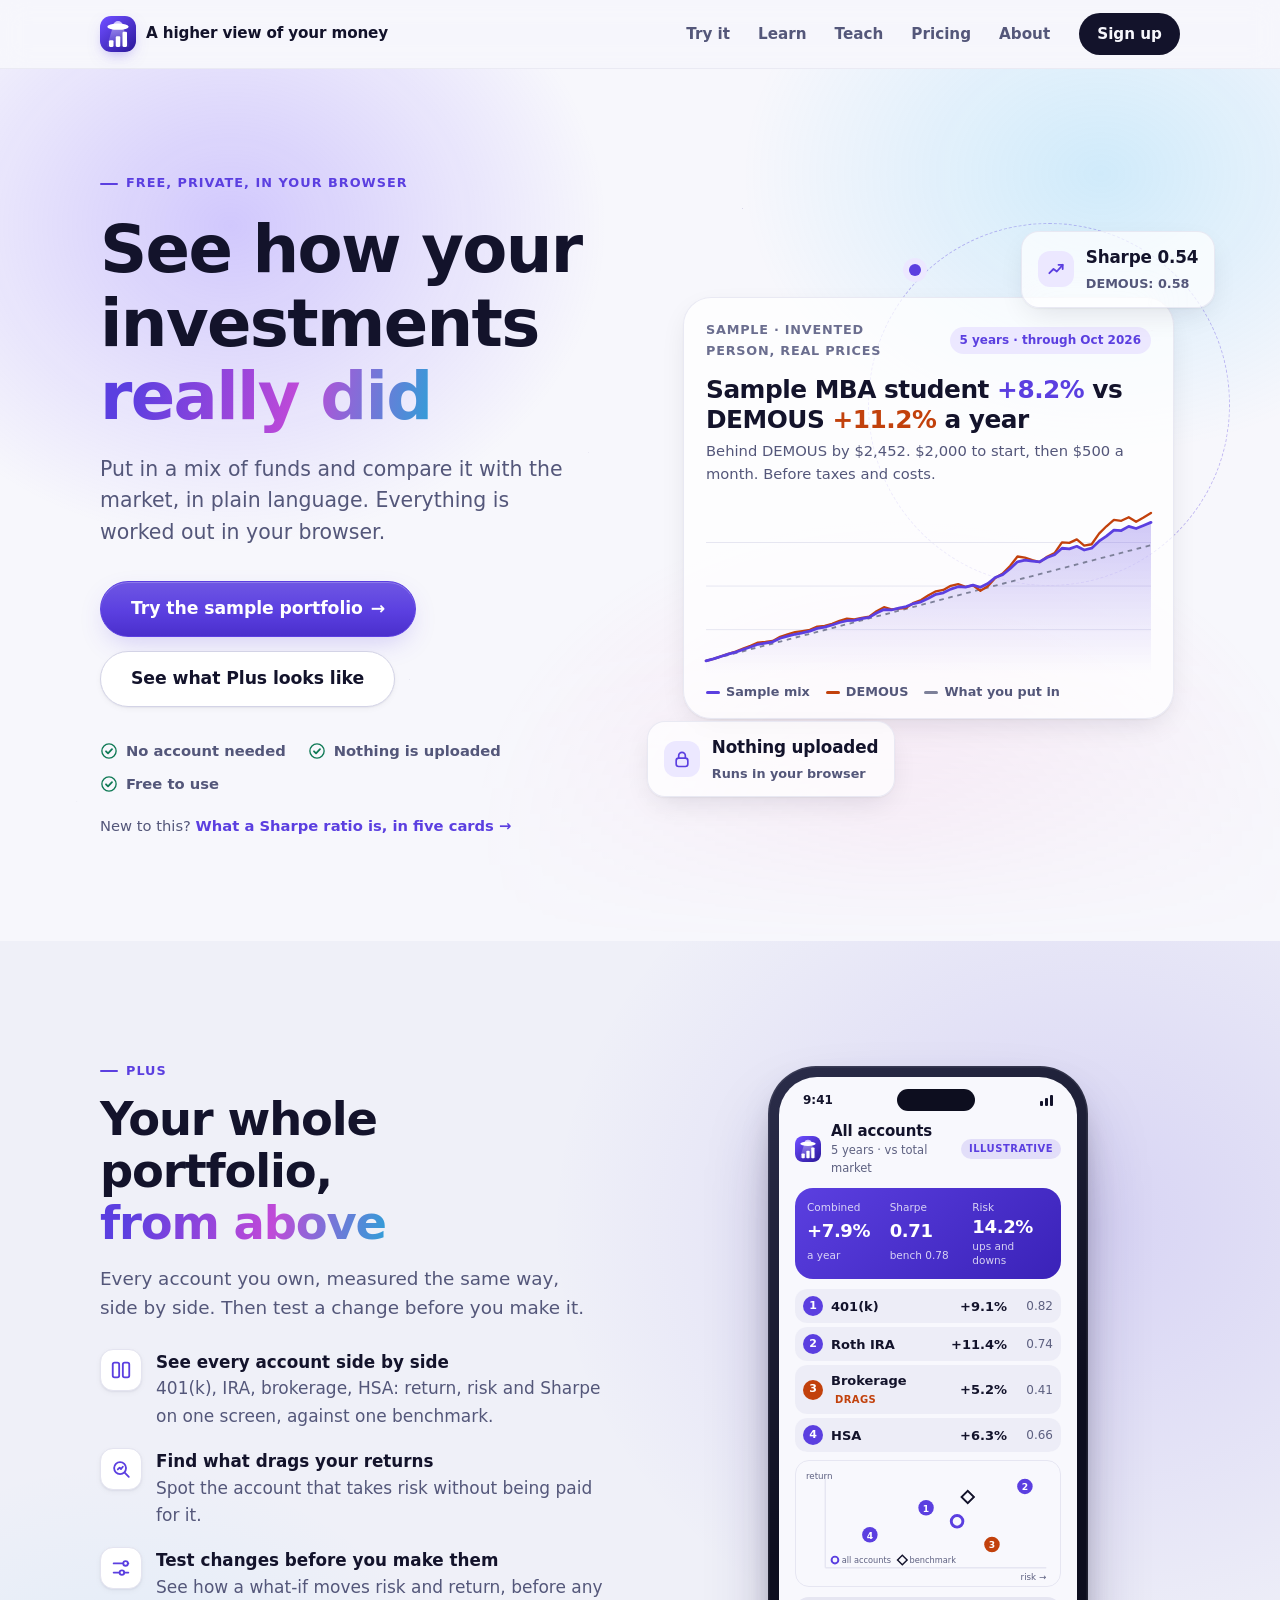
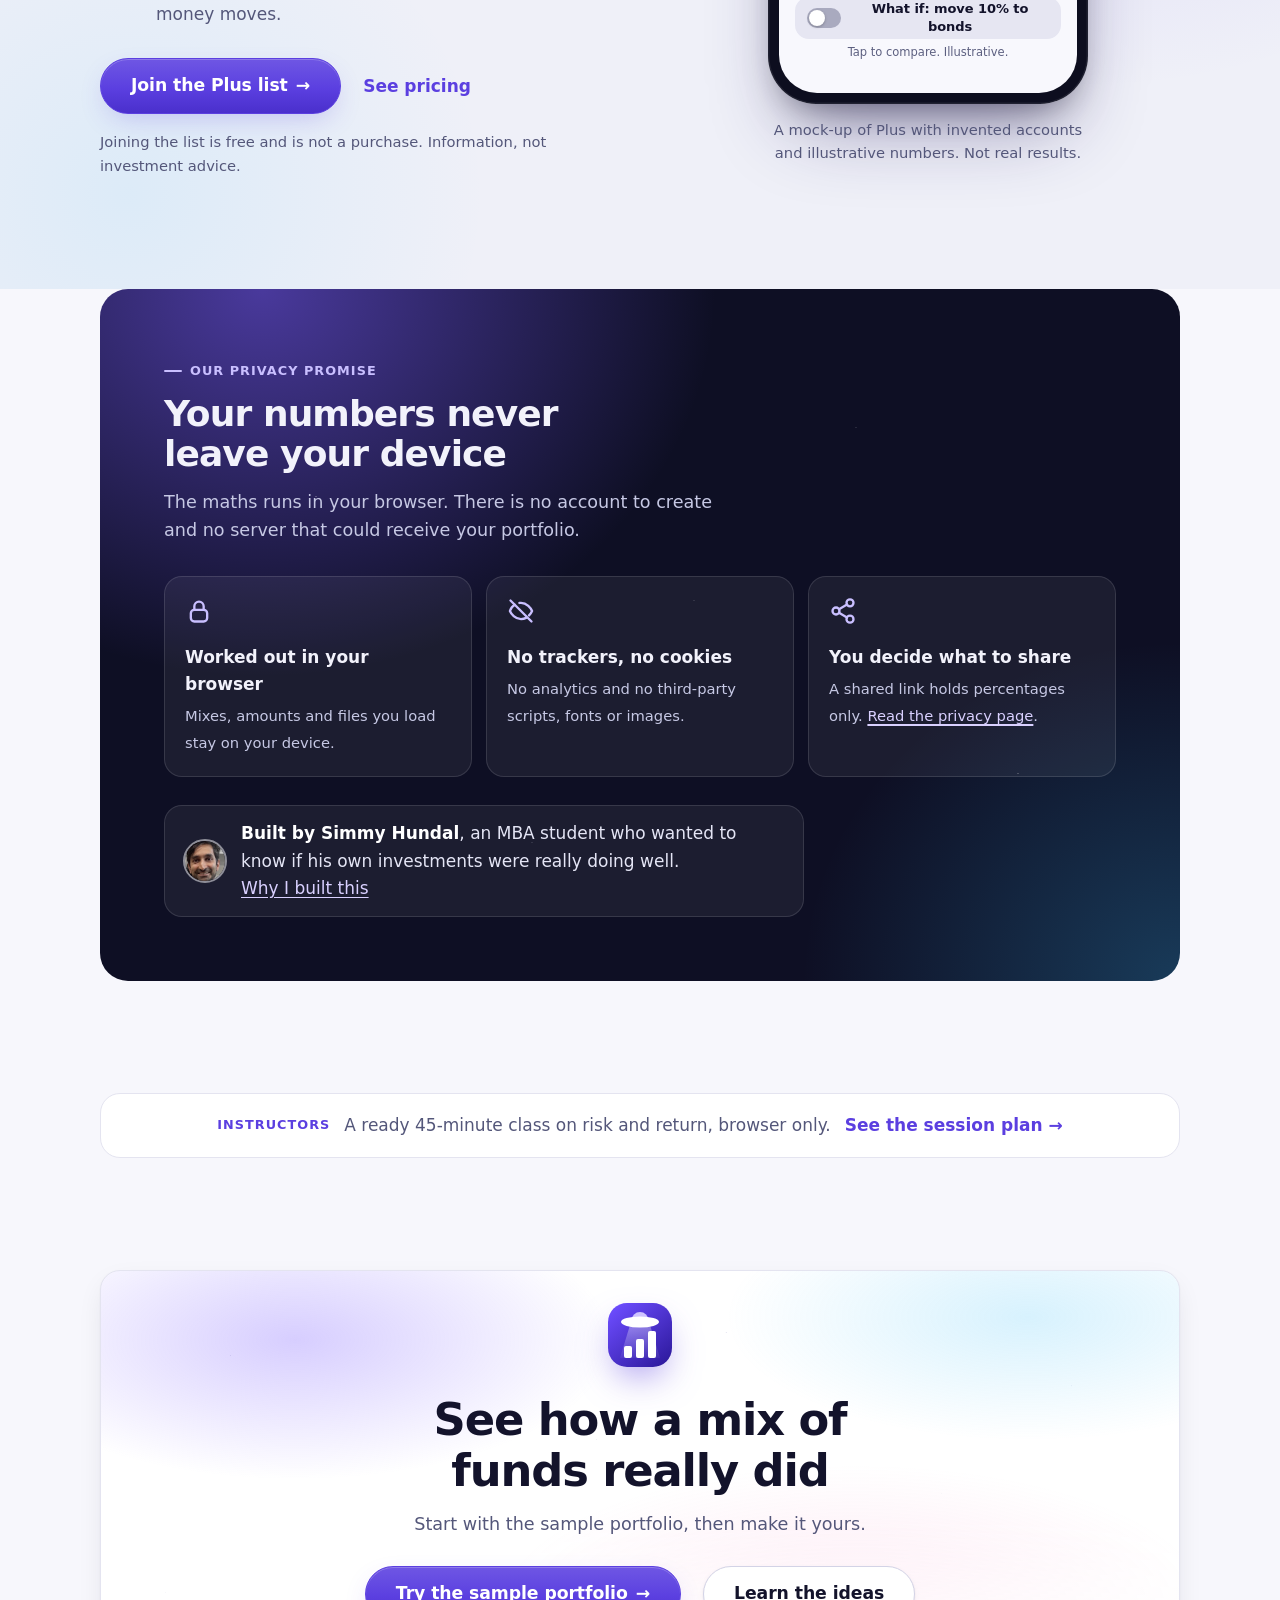
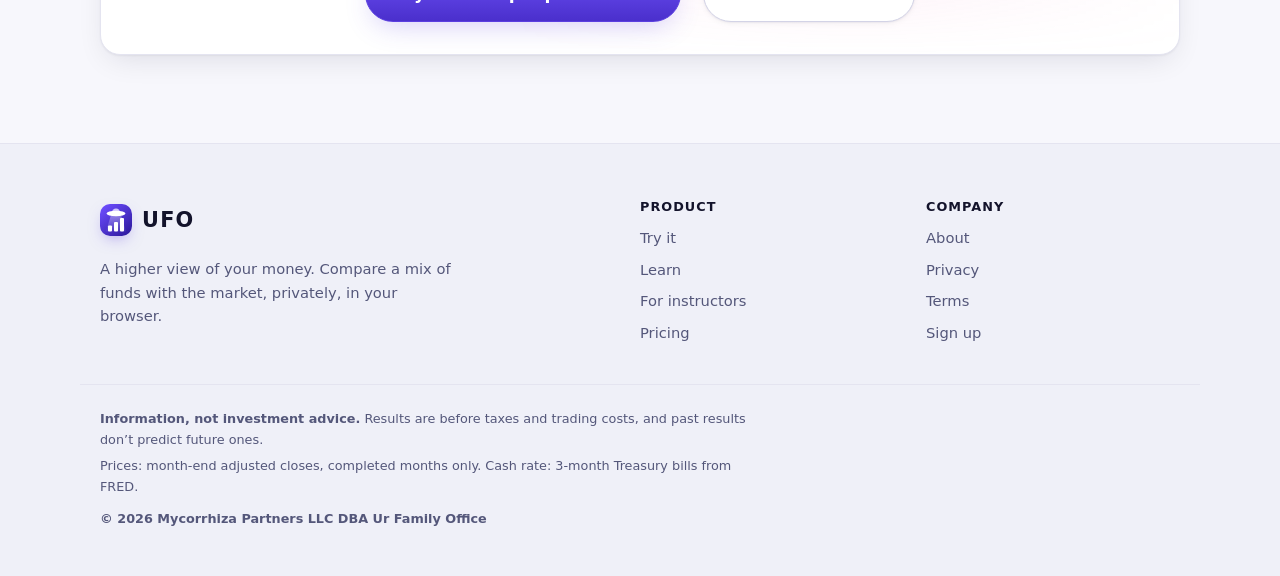
==== commit 837957e7: "WIP M14: logo, config, shared result, home teaser" ====
--- a/site/index.html
+++ b/site/index.html
@@ -7,14 +7,14 @@
 <meta name="description" content="Compare a mix of funds with the market and understand risk versus return, privately in your browser.">
 <meta name="theme-color" content="#f7f7fc" media="(prefers-color-scheme: light)">
 <meta name="theme-color" content="#0a0b1c" media="(prefers-color-scheme: dark)">
-<link rel="icon" type="image/svg+xml" href="img/logo.svg">
+<link rel="icon" type="image/svg+xml" href="img/favicon.svg">
 <link rel="stylesheet" href="style.css">
 <script>document.documentElement.className = "js";</script>
 </head>
 <body>
 <a class="skip" href="#main">Skip to content</a>
 <header class="site-head"><div class="wrap head-row">
-  <a class="brand" href="" aria-label="UFO, home"><img class="brand-mark" src="img/logo.svg" alt="" width="36" height="36"><span class="brand-tag">Out of this world possibilities</span></a>
+  <a class="brand" href="" aria-label="UFO, home"><img class="brand-mark" src="img/logo.svg" alt="" width="36" height="36"><span class="brand-tag">A higher view of your money</span></a>
   <nav class="main-nav" aria-label="Main"><a href="try/">Try it</a><a href="learn/">Learn</a><a href="teach/">Teach</a><a href="pricing/">Pricing</a><a href="about/">About</a></nav>
   <a class="nav-cta" href="signup/">Sign up</a>
 </div></header>
@@ -23,103 +23,92 @@
 <section class="home-hero mesh">
   <div class="wrap">
     <div class="hero-copy">
-      <a class="pill glass" href="learn/sharpe/"><b>Lesson</b> How the Sharpe ratio works →</a>
-      <h1 >See how your investments <span class="grad-text">really did</span></h1>
+      <span class="eyebrow">Free, private, in your browser</span>
+      <h1>See how your investments <span class="grad-text">really did</span></h1>
       <p class="sub">Put in a mix of funds and compare it with the market, in plain language. Everything is worked out in your browser.</p>
       <div class="hero-actions">
         <a class="btn big" href="try/?sample=1">Try the sample portfolio <span class="arr" aria-hidden="true">→</span></a>
-        <a class="btn big ghost" href="#how">How it works</a>
+        <a class="btn big ghost" href="#plus">See what Plus looks like</a>
       </div>
       <ul class="trust-row" aria-label="At a glance">
         <li><svg viewBox="0 0 24 24" aria-hidden="true" fill="none" stroke="currentColor" stroke-width="2.4" stroke-linecap="round" stroke-linejoin="round"><circle cx="12" cy="12" r="9.5" stroke-width="1.8"/><path d="M8 12.4l2.7 2.7L16 9.6"/></svg>No account needed</li><li><svg viewBox="0 0 24 24" aria-hidden="true" fill="none" stroke="currentColor" stroke-width="2.4" stroke-linecap="round" stroke-linejoin="round"><circle cx="12" cy="12" r="9.5" stroke-width="1.8"/><path d="M8 12.4l2.7 2.7L16 9.6"/></svg>Nothing is uploaded</li><li><svg viewBox="0 0 24 24" aria-hidden="true" fill="none" stroke="currentColor" stroke-width="2.4" stroke-linecap="round" stroke-linejoin="round"><circle cx="12" cy="12" r="9.5" stroke-width="1.8"/><path d="M8 12.4l2.7 2.7L16 9.6"/></svg>Free to use</li>
       </ul>
+      <p class="hero-lesson">New to this? <a href="learn/sharpe/">What a Sharpe ratio is, in five cards →</a></p>
     </div>
-    <div class="stage" aria-label="Example of a result, with an invented portfolio" role="img">
+    <div class="stage">
       <div class="orbit" aria-hidden="true"></div>
-      <div class="preview glass" aria-hidden="true">
-        <div class="pv-top"><span class="pv-label">Example · invented portfolio</span><span class="pv-chip">5 years</span></div>
-        <p class="pv-headline">Sample mix <span class="m">+8.4%</span> vs SPY <span class="b">+7.1%</span> a year</p>
-        <p class="pv-sub">Before taxes and costs. Past results don’t predict future ones.</p>
-        <svg class="pv-chart" viewBox="0 0 480 190" aria-hidden="true">
-        <defs><linearGradient id="pvg" x1="0" y1="0" x2="0" y2="1"><stop offset="0" stop-color="var(--mix)" stop-opacity=".28"/><stop offset="1" stop-color="var(--mix)" stop-opacity="0"/></linearGradient></defs>
-        <line class="g" x1="0" x2="480" y1="48" y2="48"/><line class="g" x1="0" x2="480" y1="95" y2="95"/><line class="g" x1="0" x2="480" y1="142" y2="142"/>
-        <path d="M0,176 C30,170 52,160 80,158 S124,146 150,150 S196,128 226,124 S272,114 300,98 S352,96 380,76 S436,54 480,34 L480,190 L0,190 Z" fill="url(#pvg)"/>
-        <path d="M0,180 L480,132" fill="none" stroke="var(--put)" stroke-width="2" stroke-dasharray="5 5"/>
-        <path class="draw" pathLength="1" d="M0,176 C30,172 52,166 80,164 S124,156 150,158 S196,142 226,138 S272,128 300,118 S352,112 380,98 S436,82 480,70" fill="none" stroke="var(--bench)" stroke-width="2.5" stroke-linecap="round" stroke-linejoin="round"/>
-        <path class="draw" pathLength="1" d="M0,176 C30,170 52,160 80,158 S124,146 150,150 S196,128 226,124 S272,114 300,98 S352,96 380,76 S436,54 480,34" fill="none" stroke="var(--mix)" stroke-width="3" stroke-linecap="round" stroke-linejoin="round"/>
-      </svg>
-        <div class="pv-legend"><span><i style="background:var(--mix)"></i>Sample mix</span><span><i style="background:var(--bench)"></i>SPY</span><span><i style="background:var(--put)"></i>Put in</span></div>
-      </div>
-      <div class="float-card glass float-b" aria-hidden="true"><div class="ic"><svg viewBox="0 0 24 24" aria-hidden="true" fill="none" stroke="currentColor" stroke-width="2.2" stroke-linecap="round" stroke-linejoin="round"><path d="M4 17l5-5 4 3 7-8"/><path d="M15 7h5v5"/></svg></div><div><b>Sharpe 0.74</b><span>Return per unit of risk</span></div></div>
+      <a class="preview glass" id="pv" href="try/?sample=1" aria-describedby="pv-sr">
+        <div class="pv-top"><span class="pv-label">Sample · invented person, real prices</span><span class="pv-chip" id="pv-chip">5 years</span></div>
+        <p class="pv-headline" id="pv-headline"><span id="pv-name">Sample MBA student</span> <span class="m" id="pv-m">…</span> vs <span id="pv-bench">SPY</span> <span class="b" id="pv-b">…</span> a year</p>
+        <p class="pv-sub" id="pv-sub">The same sample you will see on Try. Before taxes and costs; past results don’t predict future ones.</p>
+        <svg class="pv-chart" id="pv-chart" viewBox="0 0 480 190" aria-hidden="true">
+          <defs><linearGradient id="pvg" x1="0" y1="0" x2="0" y2="1"><stop offset="0" stop-color="var(--mix)" stop-opacity=".28"/><stop offset="1" stop-color="var(--mix)" stop-opacity="0"/></linearGradient></defs>
+          <line class="g" x1="0" x2="480" y1="48" y2="48"/><line class="g" x1="0" x2="480" y1="95" y2="95"/><line class="g" x1="0" x2="480" y1="142" y2="142"/>
+          <path id="pv-fill" d="" fill="url(#pvg)"/>
+          <path id="pv-put" d="" fill="none" stroke="var(--put)" stroke-width="2" stroke-dasharray="5 5"/>
+          <path id="pv-bline" class="draw" pathLength="1" d="" fill="none" stroke="var(--bench)" stroke-width="2.5" stroke-linecap="round" stroke-linejoin="round"/>
+          <path id="pv-mline" class="draw" pathLength="1" d="" fill="none" stroke="var(--mix)" stroke-width="3" stroke-linecap="round" stroke-linejoin="round"/>
+        </svg>
+        <div class="pv-legend" aria-hidden="true"><span><i style="background:var(--mix)"></i>Sample mix</span><span><i style="background:var(--bench)"></i><span id="pv-bench2">SPY</span></span><span><i style="background:var(--put)"></i>What you put in</span></div>
+        <span class="sr-only" id="pv-sr">Opens the sample on the Try page.</span>
+      </a>
+      <div class="float-card glass float-b" aria-hidden="true"><div class="ic"><svg viewBox="0 0 24 24" aria-hidden="true" fill="none" stroke="currentColor" stroke-width="2.2" stroke-linecap="round" stroke-linejoin="round"><path d="M4 17l5-5 4 3 7-8"/><path d="M15 7h5v5"/></svg></div><div><b id="pv-sharpe">Sharpe …</b><span id="pv-sharpe-sub">Return per unit of risk</span></div></div>
       <div class="float-card glass float-a" aria-hidden="true"><div class="ic"><svg viewBox="0 0 24 24" aria-hidden="true" fill="none" stroke="currentColor" stroke-width="2" stroke-linecap="round" stroke-linejoin="round"><rect x="5" y="11" width="14" height="10" rx="3"/><path d="M8 11V8a4 4 0 0 1 8 0v3"/></svg></div><div><b>Nothing uploaded</b><span>Runs in your browser</span></div></div>
     </div>
   </div>
 </section>
 
-<section class="section" id="how" aria-labelledby="how-h">
-  <div class="wrap">
-    <div class="section-head center reveal"><span class="eyebrow">How it works</span><h2 id="how-h">Three steps, about a minute</h2><p>No sign-in and no spreadsheets. Type a mix, pick a yardstick, read the answer.</p></div>
-    <ol class="steps" role="list" style="list-style:none;margin:0;padding:0">
-      <li class="step reveal"><div class="step-visual" aria-hidden="true"><div class="chips"><span class="chip"><i></i>VTI <small>50%</small></span><span class="chip"><i style="background:#2f9fd8"></i>VXUS <small>20%</small></span><span class="chip"><i style="background:#c04ad8"></i>BND <small>20%</small></span><span class="chip"><i style="background:var(--good)"></i>QQQ <small>10%</small></span></div></div>
-        <span class="step-num">1</span><h3>Enter a mix of funds</h3><p>Type tickers and weights, start from a preset, or drop in a positions file.</p></li>
-      <li class="step reveal"><div class="step-visual" aria-hidden="true"><div class="vs"><span class="chip big"><i></i>Your mix</span><span class="x">VS</span><span class="chip big"><i style="background:var(--bench)"></i>SPY</span></div></div>
-        <span class="step-num">2</span><h3>Pick a yardstick</h3><p>Compare with a simple index fund, like SPY, over the same months and the same deposits.</p></li>
-      <li class="step reveal"><div class="step-visual" aria-hidden="true"><div class="mini-bars"><div style="height:78%;background:linear-gradient(var(--mix),color-mix(in srgb,var(--mix) 55%,transparent))"><span style="color:var(--mix)">+8.4%</span></div><div style="height:64%;background:linear-gradient(var(--bench),color-mix(in srgb,var(--bench) 55%,transparent))"><span style="color:var(--bench)">+7.1%</span></div><div style="height:44%;background:linear-gradient(var(--put),color-mix(in srgb,var(--put) 45%,transparent))"><span style="color:var(--ink-2)">0.74</span></div></div></div>
-        <span class="step-num">3</span><h3>Read it in plain words</h3><p>One headline, one chart, and the risk behind the return, with every term explained.</p></li>
-    </ol>
-  </div>
-</section>
-
-<section class="section alt" aria-labelledby="pv-h">
-  <div class="wrap showcase">
-    <div class="window reveal" role="img" aria-label="Example of the Try page with an invented portfolio">
-      <div class="window-bar" aria-hidden="true"><i></i><i></i><i></i><span>Try it · Example, invented data</span></div>
-      <div class="window-body" aria-hidden="true">
-        <span class="eyebrow">Sample MBA student vs SPY</span>
-        <p class="pv-headline" style="margin-top:10px">Ahead by <span class="m">$3,180</span> after five years</p>
-        <p class="pv-sub">$2,000 to start, then $500 a month. Before taxes and costs.</p>
-        <svg class="pv-chart" viewBox="0 0 640 250" aria-hidden="true">
-        <defs><linearGradient id="pvg2" x1="0" y1="0" x2="0" y2="1"><stop offset="0" stop-color="var(--mix)" stop-opacity=".28"/><stop offset="1" stop-color="var(--mix)" stop-opacity="0"/></linearGradient></defs>
-        <line class="g" x1="0" x2="640" y1="62" y2="62"/><line class="g" x1="0" x2="640" y1="125" y2="125"/><line class="g" x1="0" x2="640" y1="188" y2="188"/>
-        <path d="M0,236 C40,228 70,214 110,212 S170,196 205,202 S265,172 305,166 S365,152 400,132 S470,128 510,102 S590,72 640,46 L640,250 L0,250 Z" fill="url(#pvg2)"/>
-        <path d="M0,242 L640,176" fill="none" stroke="var(--put)" stroke-width="2" stroke-dasharray="5 5"/>
-        <path class="draw" pathLength="1" d="M0,236 C40,231 70,222 110,220 S170,210 205,212 S265,190 305,184 S365,172 400,158 S470,150 510,132 S590,110 640,94" fill="none" stroke="var(--bench)" stroke-width="2.5" stroke-linecap="round" stroke-linejoin="round"/>
-        <path class="draw" pathLength="1" d="M0,236 C40,228 70,214 110,212 S170,196 205,202 S265,172 305,166 S365,152 400,132 S470,128 510,102 S590,72 640,46" fill="none" stroke="var(--mix)" stroke-width="3" stroke-linecap="round" stroke-linejoin="round"/>
-      </svg>
-        <div class="stat-row"><div class="stat"><span>Return a year</span><b>+8.4%</b></div><div class="stat"><span>Sharpe</span><b>0.74</b></div><div class="stat"><span>Worst drop</span><b>−17%</b></div></div>
+<section class="section plus-band" id="plus" aria-labelledby="plus-h">
+  <div class="wrap plus-grid">
+    <div class="plus-copy reveal">
+      <span class="eyebrow">Plus</span>
+      <h2 id="plus-h">Your whole portfolio, <span class="grad-text">from above</span></h2>
+      <p class="lead">Every account you own, measured the same way, side by side. Then test a change before you make it.</p>
+      <ol class="benefits3">
+        <li><span class="b-ic" aria-hidden="true"><svg viewBox="0 0 24 24" fill="none" stroke="currentColor" stroke-width="2" stroke-linecap="round" stroke-linejoin="round"><rect x="3" y="4" width="7" height="16" rx="2"/><rect x="14" y="4" width="7" height="16" rx="2"/></svg></span><div><b>See every account side by side</b><span>401(k), IRA, brokerage, HSA: return, risk and Sharpe on one screen, against one benchmark.</span></div></li>
+        <li><span class="b-ic" aria-hidden="true"><svg viewBox="0 0 24 24" fill="none" stroke="currentColor" stroke-width="2" stroke-linecap="round" stroke-linejoin="round"><circle cx="11" cy="11" r="6.5"/><path d="M16 16l4.5 4.5"/><path d="M8.5 12.5l2-2 1.5 1.5 2-2.5"/></svg></span><div><b>Find what drags your returns</b><span>Spot the account that takes risk without being paid for it.</span></div></li>
+        <li><span class="b-ic" aria-hidden="true"><svg viewBox="0 0 24 24" fill="none" stroke="currentColor" stroke-width="2" stroke-linecap="round" stroke-linejoin="round"><path d="M4 7h10M4 17h6"/><circle cx="17" cy="7" r="2.5"/><circle cx="13" cy="17" r="2.5"/><path d="M19.5 7H20M15.5 17H20"/></svg></span><div><b>Test changes before you make them</b><span>See how a what-if moves risk and return, before any money moves.</span></div></li>
+      </ol>
+      <div class="hero-actions"><a class="btn big" href="signup/?plan=plus">Join the Plus list <span class="arr" aria-hidden="true">→</span></a><a class="arrow" href="pricing/">See pricing</a></div>
+      <p class="muted small plus-note">Joining the list is free and is not a purchase. Information, not investment advice.</p>
+    </div>
+    <figure class="phone-wrap reveal" aria-labelledby="ph-cap">
+      <div class="phone">
+        <div class="phone-screen">
+          <div class="ph-status" aria-hidden="true"><span>9:41</span><i class="ph-island"></i><span class="ph-sig"><i></i><i></i><i></i></span></div>
+          <div class="ph-head"><img src="img/logo.svg" alt="" width="26" height="26"><div><b>All accounts</b><span>5 years · vs total market</span></div><span class="ph-badge">Illustrative</span></div>
+          <div class="ph-total">
+            <div><span class="k">Combined</span><b class="v" id="ph-ret">+7.9%</b><span class="k">a year</span></div>
+            <div><span class="k">Sharpe</span><b class="v" id="ph-sh">0.71</b><span class="k">bench 0.78</span></div>
+            <div><span class="k">Risk</span><b class="v" id="ph-risk">14.2%</b><span class="k">ups and downs</span></div>
+          </div>
+          <ul class="ph-accts" aria-label="Invented accounts">
+            <li><i class="n">1</i><span class="nm">401(k)</span><span class="r">+9.1%</span><span class="s">0.82</span></li>
+            <li><i class="n">2</i><span class="nm">Roth IRA</span><span class="r">+11.4%</span><span class="s">0.74</span></li>
+            <li class="drag"><i class="n">3</i><span class="nm">Brokerage <em>drags</em></span><span class="r">+5.2%</span><span class="s">0.41</span></li>
+            <li><i class="n">4</i><span class="nm">HSA</span><span class="r">+6.3%</span><span class="s">0.66</span></li>
+          </ul>
+          <div class="ph-chart">
+            <svg viewBox="0 0 260 120" aria-label="Risk against return for the four invented accounts and the benchmark" role="img">
+              <line class="ax" x1="24" y1="104" x2="252" y2="104"/><line class="ax" x1="24" y1="8" x2="24" y2="104"/>
+              <text x="252" y="117" text-anchor="end">risk →</text><text x="4" y="12">return</text>
+              <g class="dot d4"><circle cx="70" cy="70" r="8"/><text x="70" y="74">4</text></g>
+              <g class="dot d1"><circle cx="128" cy="42" r="8"/><text x="128" y="46">1</text></g>
+              <g class="bm"><rect x="166.5" y="26.5" width="9" height="9" transform="rotate(45 171 31)"/></g>
+              <g class="dot d3 bad"><circle cx="196" cy="80" r="8"/><text x="196" y="84">3</text></g>
+              <g class="dot d2"><circle cx="230" cy="20" r="8"/><text x="230" y="24">2</text></g>
+              <g class="dot all"><circle cx="160" cy="56" r="6"/></g>
+              <g class="key"><circle cx="34" cy="96" r="3.5"/><text x="41" y="99">all accounts</text><rect x="100" y="92.5" width="7" height="7" transform="rotate(45 103.5 96)"/><text x="111" y="99">benchmark</text></g>
+            </svg>
+          </div>
+          <div class="ph-whatif">
+            <button type="button" id="whatif" class="ph-toggle" aria-pressed="false"><span class="sw" aria-hidden="true"><i></i></span>What if: move 10% to bonds</button>
+            <p class="ph-delta" id="whatif-out" aria-live="polite">Tap to compare. Illustrative.</p>
+          </div>
+        </div>
       </div>
-    </div>
-    <div class="reveal">
-      <span class="eyebrow">The product</span>
-      <h2 id="pv-h" style="margin:12px 0 14px">A clear answer first, the detail when you want it</h2>
-      <p class="muted" style="font-size:1.1rem">The result reads like a sentence. Open the details for the full metrics, the month-by-month table and the maths behind each number.</p>
-      <ul class="checks">
-        <li><div><b>Return and risk, side by side</b><span>Yearly return, ups and downs, worst drop and the Sharpe ratio.</span></div></li>
-        <li><div><b>Save, share and start from your holdings</b><span>Saved in your browser. Shared links carry percentages, never dollars.</span></div></li>
-        <li><div><b>A lesson on your own numbers</b><span>Step through how the Sharpe ratio is worked out, one card at a time.</span></div></li>
-      </ul>
-      <a class="btn" href="try/?sample=1">Open the sample <span class="arr" aria-hidden="true">→</span></a>
-    </div>
-  </div>
-</section>
-
-<section class="section" aria-labelledby="teach-h">
-  <div class="wrap">
-    <div class="teach-card reveal">
-      <div>
-        <span class="eyebrow">For instructors</span>
-        <h2 id="teach-h">A ready 45-minute class on risk and return</h2>
-        <p class="muted" style="font-size:1.1rem">Students need a browser and nothing else. They see why two portfolios with the same return are not equal, then test their own ideas.</p>
-        <div class="hero-actions" style="margin-top:24px"><a class="btn" href="teach/">See the session plan</a><a class="arrow" href="signup/?role=instructor">Request a class pilot →</a></div>
-      </div>
-      <ol class="timeline" aria-label="Session outline">
-        <li><span>0–5 min</span>Frame: are two 8% returns equal?</li>
-        <li><span>5–15 min</span>Explore the sample portfolio</li>
-        <li><span>15–30 min</span>Step through the Sharpe lesson</li>
-        <li><span>30–40 min</span>Change the mix, predict, check</li>
-        <li><span>40–45 min</span>Debrief: what did the return hide?</li>
-      </ol>
-    </div>
+      <figcaption id="ph-cap" class="muted small">A mock-up of Plus with invented accounts and illustrative numbers. Not real results.</figcaption>
+    </figure>
   </div>
 </section>
 
@@ -134,8 +123,13 @@
         <div class="reveal"><svg viewBox="0 0 24 24" aria-hidden="true" fill="none" stroke="currentColor" stroke-width="2" stroke-linecap="round" stroke-linejoin="round"><path d="M3 3l18 18"/><path d="M10.6 5.1A9.9 9.9 0 0 1 12 5c5 0 8.5 4.5 9.5 7a13 13 0 0 1-2.6 3.8M6.6 6.6C4.4 8 3 10.2 2.5 12c1 2.5 4.5 7 9.5 7 1.6 0 3.1-.4 4.4-1.1"/></svg><b>No trackers, no cookies</b><span>No analytics and no third-party scripts, fonts or images.</span></div>
         <div class="reveal"><svg viewBox="0 0 24 24" aria-hidden="true" fill="none" stroke="currentColor" stroke-width="2" stroke-linecap="round" stroke-linejoin="round"><circle cx="18" cy="5" r="3"/><circle cx="6" cy="12" r="3"/><circle cx="18" cy="19" r="3"/><path d="M8.6 13.5l6.8 4M15.4 6.5l-6.8 4"/></svg><b>You decide what to share</b><span>A shared link holds percentages only. <a href="privacy/">Read the privacy page</a>.</span></div>
       </div>
+      <a class="founder-line" href="about/#founder"><img src="img/founder.jpg" alt="" width="44" height="44"><span><b>Built by Simmy Hundal</b>, an MBA student who wanted to know if his own investments were really doing well. <u>Why I built this</u></span></a>
     </div>
   </div>
+</section>
+
+<section class="section teach-line-wrap" style="padding-top:0" aria-label="For instructors">
+  <div class="wrap"><p class="teach-line reveal"><span class="tag">Instructors</span> A ready 45-minute class on risk and return, browser only. <a href="teach/">See the session plan →</a></p></div>
 </section>
 
 <section class="section" style="padding-top:0" aria-labelledby="cta-h">
@@ -143,7 +137,7 @@
     <div class="final-cta mesh card-surface reveal">
       <img src="img/logo.svg" alt="" width="64" height="64">
       <h2 id="cta-h">See how a mix of funds really did</h2>
-      <p>Start with the sample portfolio, then make it yours. It takes about a minute.</p>
+      <p>Start with the sample portfolio, then make it yours.</p>
       <div class="hero-actions"><a class="btn big" href="try/?sample=1">Try the sample portfolio <span class="arr" aria-hidden="true">→</span></a><a class="btn big ghost" href="learn/">Learn the ideas</a></div>
     </div>
   </div>
@@ -151,15 +145,16 @@
 </main>
 <footer class="site-foot"><div class="wrap foot-grid">
   <div class="foot-brand"><a class="brand" href=""><img class="brand-mark" src="img/logo.svg" alt="" width="32" height="32"><span class="brand-name">UFO</span></a>
-    <p>Out of this world possibilities. Compare a mix of funds with the market, privately, in your browser.</p></div>
+    <p>A higher view of your money. Compare a mix of funds with the market, privately, in your browser.</p></div>
   <nav class="foot-col" aria-label="Product"><h2>Product</h2><a href="try/">Try it</a><a href="learn/">Learn</a><a href="teach/">For instructors</a><a href="pricing/">Pricing</a></nav>
   <nav class="foot-col" aria-label="Company"><h2>Company</h2><a href="about/">About</a><a href="privacy/">Privacy</a><a href="terms/">Terms</a><a href="signup/">Sign up</a></nav>
 </div>
 <div class="wrap foot-legal">
   <p><b>Information, not investment advice.</b> Results are before taxes and trading costs, and past results don’t predict future ones.</p>
-  <p>Prices: month-end adjusted closes, refreshed on weekdays. Cash rate: 3-month Treasury bills from FRED.</p>
+  <p>Prices: month-end adjusted closes, completed months only. Cash rate: 3-month Treasury bills from FRED.</p>
+  <p class="copy">© 2026 Mycorrhiza Partners LLC DBA Ur Family Office</p>
 </div></footer>
-<script type="module">import { revealOnScroll } from "./js/util.mjs"; revealOnScroll();</script>
+<script type="module" src="js/home.mjs"></script>
 <script type="module" src="js/chrome.mjs"></script>
 </body>
 </html>
--- a/site/style.css
+++ b/site/style.css
@@ -437,3 +437,145 @@
   .signup-side { display: contents; }
   .signup-side .page-head { order: 1; padding-bottom: 8px; } .signup-layout > div:not(.signup-side) { order: 2; } .signup-side .checks { order: 3; margin-top: 16px; }
 }
+
+/* ---------- M14: live preview, Plus teaser, result stats, next step, founder, lesson mark-up ---------- */
+.foot-legal .copy { margin-top: 12px; color: var(--ink-2); font-weight: 560; }
+.hero-copy .eyebrow { margin-bottom: 2px; }
+.hero-lesson { margin: 18px 0 0; font-size: var(--t-sm); color: var(--ink-2); }
+.hero-lesson a { font-weight: 650; text-decoration: none; } .hero-lesson a:hover { text-decoration: underline; }
+a.preview { display: block; color: inherit; text-decoration: none; transition: transform .3s var(--ease), box-shadow .3s; }
+a.preview:hover { transform: translateY(-3px); box-shadow: var(--shadow-up); }
+.pv-headline .m, .pv-headline .b { font-variant-numeric: tabular-nums; }
+
+/* Plus teaser */
+.plus-band { position: relative; overflow: hidden; background:
+  radial-gradient(60% 70% at 85% 30%, color-mix(in srgb, var(--accent) 16%, transparent), transparent 70%),
+  radial-gradient(40% 50% at 10% 90%, rgba(56, 189, 248, .10), transparent 70%), var(--bg-2); }
+.plus-grid { display: grid; gap: clamp(40px, 6vw, 72px); align-items: center; }
+@media (min-width: 940px) { .plus-grid { grid-template-columns: 1fr 1fr; } }
+.plus-copy h2 { margin: 12px 0 14px; font-size: clamp(2rem, 5vw, 2.9rem); max-width: 14ch; }
+.plus-copy .lead { color: var(--ink-2); font-size: 1.15rem; max-width: 42ch; }
+.benefits3 { list-style: none; padding: 0; margin: 26px 0 30px; display: grid; gap: 18px; }
+.benefits3 li { display: flex; gap: 14px; align-items: flex-start; }
+.benefits3 .b-ic { flex: none; width: 42px; height: 42px; border-radius: 13px; display: grid; place-items: center; color: var(--accent);
+  background: var(--surface); border: 1px solid var(--line); box-shadow: var(--shadow-sm); }
+.benefits3 svg { width: 22px; height: 22px; }
+.benefits3 b { display: block; font-size: 1.05rem; } .benefits3 span { color: var(--ink-2); }
+.plus-note { margin: 16px 0 0; }
+.phone-wrap { margin: 0; display: grid; justify-items: center; gap: 14px; }
+.phone-wrap figcaption { font-weight: 500; text-align: center; max-width: 34ch; }
+.phone { width: min(320px, 86vw); border-radius: 48px; padding: 11px; background: linear-gradient(150deg, #2b2d4a, #0d0e1f 60%);
+  box-shadow: 0 0 0 1.5px rgba(255, 255, 255, .08) inset, 0 40px 80px -24px rgba(30, 20, 90, .45), 0 18px 36px -18px rgba(0, 0, 0, .5); }
+.phone-screen { border-radius: 38px; overflow: hidden; background: #f8f8fd; color: #13132b; padding: 10px 16px 18px; font-size: 13px; line-height: 1.35;
+  --pm: #5b3fe0; --pb: #c2410c; --pl: #e6e6f2; --p2: #5d6080; }
+@media (prefers-color-scheme: dark) { .phone-screen { background: #11132a; color: #f2f2fb; --pm: #a594ff; --pb: #fb9a5b; --pl: #272a4b; --p2: #a8abcb; } }
+.ph-status { display: flex; justify-content: space-between; align-items: center; font-weight: 700; font-size: 12px; padding: 2px 8px 10px; }
+.ph-island { width: 78px; height: 22px; border-radius: 12px; background: #0d0e1f; }
+.ph-sig { display: inline-flex; gap: 2px; align-items: flex-end; } .ph-sig i { width: 3px; background: currentColor; border-radius: 1px; }
+.ph-sig i:nth-child(1) { height: 5px; } .ph-sig i:nth-child(2) { height: 8px; } .ph-sig i:nth-child(3) { height: 11px; }
+.ph-head { display: flex; align-items: center; gap: 10px; margin-bottom: 12px; }
+.ph-head img { border-radius: 8px; }
+.ph-head b { display: block; font-size: 15px; letter-spacing: -0.01em; } .ph-head span { color: var(--p2); font-size: 11.5px; }
+.ph-badge { margin-left: auto; font-size: 10px !important; font-weight: 750; letter-spacing: .05em; text-transform: uppercase; padding: 3px 8px; border-radius: 999px;
+  background: color-mix(in srgb, var(--pm) 14%, transparent); color: var(--pm) !important; }
+.ph-total { display: grid; grid-template-columns: repeat(3, 1fr); gap: 6px; padding: 12px; border-radius: 18px; margin-bottom: 10px;
+  background: linear-gradient(140deg, #5b3fe0, #3a22b8); color: #fff; }
+.ph-total > div { display: grid; }
+.ph-total .k { font-size: 10.5px; opacity: .78; } .ph-total .v { font-size: 18px; font-weight: 780; letter-spacing: -0.02em; font-variant-numeric: tabular-nums; transition: opacity .3s; }
+.ph-accts { list-style: none; margin: 0 0 8px; padding: 0; display: grid; gap: 4px; }
+.ph-accts li { display: grid; grid-template-columns: 20px 1fr auto 38px; gap: 8px; align-items: center; padding: 7px 8px; border-radius: 12px; background: color-mix(in srgb, var(--pl) 55%, transparent); font-variant-numeric: tabular-nums; }
+.ph-accts .n, .ph-chart .dot text { font-style: normal; font-weight: 750; }
+.ph-accts .n { width: 20px; height: 20px; border-radius: 50%; display: grid; place-items: center; font-size: 11px; background: var(--pm); color: #fff; }
+.ph-accts .nm { font-weight: 620; } .ph-accts .r { font-weight: 700; } .ph-accts .s { color: var(--p2); text-align: right; font-size: 12px; }
+.ph-accts .drag .n { background: var(--pb); }
+.ph-accts em { font-style: normal; font-size: 10px; font-weight: 750; text-transform: uppercase; letter-spacing: .04em; color: var(--pb); margin-left: 4px; }
+.ph-chart { border: 1px solid var(--pl); border-radius: 14px; padding: 6px 6px 2px; margin-bottom: 10px; }
+.ph-chart svg { width: 100%; height: auto; display: block; }
+.ph-chart .ax { stroke: var(--pl); stroke-width: 1.5; }
+.ph-chart > svg > text { font-size: 9px; fill: var(--p2); }
+.ph-chart .dot circle { fill: var(--pm); } .ph-chart .dot.bad circle { fill: var(--pb); }
+.ph-chart .dot text { font-size: 9.5px; fill: #fff; text-anchor: middle; }
+.ph-chart .bm rect { fill: none; stroke: currentColor; stroke-width: 2; }
+.ph-chart .dot.all circle { fill: none; stroke: var(--pm); stroke-width: 3; }
+.ph-chart .dot.all { transition: transform .7s var(--ease); }
+.phone-screen.what .ph-chart .dot.all { transform: translate(-22px, 4px); }
+.ph-whatif { display: grid; gap: 6px; }
+.ph-toggle { min-height: 42px !important; width: 100%; justify-content: flex-start !important; gap: 10px; font-size: 13px !important; padding: 0 12px !important;
+  background: var(--pl) !important; color: inherit !important; border: 0 !important; box-shadow: none !important; border-radius: 14px !important; }
+.ph-toggle .sw { width: 34px; height: 20px; border-radius: 999px; background: color-mix(in srgb, var(--p2) 45%, transparent); position: relative; transition: background .3s; flex: none; }
+.ph-toggle .sw i { position: absolute; top: 2px; left: 2px; width: 16px; height: 16px; border-radius: 50%; background: #fff; transition: transform .3s var(--ease); box-shadow: 0 1px 3px rgba(0, 0, 0, .25); }
+.ph-toggle[aria-pressed="true"] .sw { background: var(--good); } .ph-toggle[aria-pressed="true"] .sw i { transform: translateX(14px); }
+.ph-delta { margin: 0; font-size: 11.5px; color: var(--p2); text-align: center; min-height: 2.6em; }
+@media (prefers-reduced-motion: no-preference) {
+  .phone { animation: hover-phone 7s ease-in-out infinite; }
+  @keyframes hover-phone { 0%, 100% { transform: translateY(0); } 50% { transform: translateY(-8px); } }
+}
+
+/* founder line (Home) and instructors line */
+.founder-line { display: flex; align-items: center; gap: 14px; margin-top: 28px; padding: 14px 18px; border-radius: 18px; text-decoration: none; color: #e4e5f5 !important;
+  background: rgba(255, 255, 255, .06); border: 1px solid rgba(255, 255, 255, .12); max-width: 640px; transition: background .2s; }
+.founder-line:hover { background: rgba(255, 255, 255, .1); }
+.founder-line img { width: 44px; height: 44px; border-radius: 50%; object-fit: cover; flex: none; border: 2px solid rgba(255, 255, 255, .5); }
+.founder-line b { color: #fff; } .founder-line u { color: #d9d0ff; text-underline-offset: 3px; white-space: nowrap; }
+.teach-line { display: flex; flex-wrap: wrap; align-items: center; gap: 8px 14px; justify-content: center; text-align: center; margin: 0; padding: 18px 22px;
+  border-radius: var(--r); border: 1px solid var(--line); background: var(--surface); color: var(--ink-2); }
+.teach-line a { font-weight: 650; text-decoration: none; }
+
+/* Try: headline stats and the next step */
+.hl-stats { display: flex; flex-wrap: wrap; gap: 10px; margin-top: 16px; }
+.hl-stats:empty { display: none; }
+.hl-stat { display: grid; gap: 2px; padding: 10px 16px; border-radius: 16px; background: color-mix(in srgb, var(--surface) 70%, transparent); border: 1px solid var(--line); min-width: 190px; }
+.hl-stat .k { font-size: var(--t-xs); font-weight: 650; color: var(--ink-2); }
+.hl-stat .v { font-size: 1.3rem; font-variant-numeric: tabular-nums; letter-spacing: -0.02em; }
+.hl-stat .m { color: var(--mix); } .hl-stat .b { color: var(--bench); } .hl-stat .vs { color: var(--ink-3); font-size: .9rem; }
+.hl-stat .who { font-size: .75rem; color: var(--ink-3); }
+.next-step { display: grid; gap: 18px; margin: 4px 0 18px; padding: clamp(20px, 4vw, 30px); border-radius: var(--r-lg); background: var(--surface); border: 1px solid var(--line); box-shadow: var(--shadow); position: relative; overflow: hidden; }
+.next-step::before { content: ""; position: absolute; inset: 0 auto 0 0; width: 5px; background: linear-gradient(var(--accent), #c04ad8); }
+.next-step[data-tone="behind"]::before { background: linear-gradient(var(--bench), #c04ad8); }
+@media (min-width: 860px) { .next-step { grid-template-columns: 1.6fr 1fr; align-items: center; } }
+.next-step h2 { font-size: clamp(1.3rem, 3.4vw, 1.6rem); margin: 8px 0 6px; }
+.next-step .ns-ask { font-weight: 650; margin: 0 0 16px; }
+.ns-actions { display: flex; flex-wrap: wrap; gap: 10px 14px; align-items: center; }
+button.link, .ns-actions button.link { background: none; border: 0; color: var(--accent); padding: 0 6px; min-height: 44px; font-weight: 650; box-shadow: none; text-decoration: underline; text-underline-offset: 3px; }
+.ns-learn { display: grid; gap: 4px; padding: 18px; border-radius: var(--r); background: var(--tint); text-decoration: none; color: var(--ink); border: 1px solid transparent; transition: border-color .2s, transform .2s var(--ease); }
+.ns-learn:hover { border-color: var(--accent); transform: translateY(-2px); }
+
+/* About: founder */
+.founder { display: grid; gap: 22px; align-items: center; margin: 8px 0 8px; padding: clamp(22px, 4vw, 32px); border-radius: var(--r-lg); background: var(--surface); border: 1px solid var(--line); box-shadow: var(--shadow); }
+@media (min-width: 640px) { .founder { grid-template-columns: 148px 1fr; gap: 30px; } }
+.founder img { width: 148px; height: 148px; border-radius: 50%; object-fit: cover; box-shadow: 0 0 0 5px var(--surface), 0 0 0 7px var(--accent-soft), var(--shadow); }
+.founder h2 { margin: 6px 0 4px !important; font-size: 1.5rem; }
+.founder .role { color: var(--ink-2); margin: 0 0 12px; font-weight: 560; }
+.founder p { margin: 0 0 10px; }
+.founder .li { display: inline-flex; gap: 8px; align-items: center; font-weight: 650; text-decoration: none; }
+.founder .li svg { width: 18px; height: 18px; }
+.legal-name { color: var(--ink-2); font-size: var(--t-sm); }
+
+/* Lesson: teacher's mark-up */
+.big-two { display: grid; grid-template-columns: 1fr 1fr; gap: 12px; margin: 6px 0 18px; }
+.big-two > div { border-radius: 20px; padding: 18px 18px 14px; background: var(--bg-2); border: 1px solid var(--line); position: relative; }
+.big-two .lab { font-size: var(--t-xs); font-weight: 700; letter-spacing: .05em; text-transform: uppercase; color: var(--ink-2); display: block; }
+.big-two b { display: block; font-size: clamp(2.6rem, 9vw, 3.6rem); font-weight: 800; letter-spacing: -0.04em; line-height: 1.05; font-variant-numeric: tabular-nums; }
+.big-two .m b { color: var(--mix); } .big-two .b b { color: var(--bench); }
+.huh { font-size: clamp(1.4rem, 4vw, 1.9rem); font-weight: 780; letter-spacing: -0.02em; margin: 6px 0 10px !important; }
+mark, .hl { background: linear-gradient(104deg, transparent 0.4em, color-mix(in srgb, #ffd84d 70%, transparent) 0.5em, color-mix(in srgb, #ffd84d 55%, transparent) 96%, transparent 100%);
+  color: inherit; padding: 0 .25em; border-radius: .3em .5em; -webkit-box-decoration-break: clone; box-decoration-break: clone; }
+@media (prefers-color-scheme: dark) { mark, .hl { background: linear-gradient(104deg, transparent .4em, rgba(255, 216, 77, .32) .5em, rgba(255, 216, 77, .22) 96%, transparent 100%); } }
+.circ { display: inline-grid; place-items: center; width: 1.7em; height: 1.7em; border-radius: 50%; border: 2px solid var(--accent); color: var(--accent); font-weight: 800; font-size: .85em; margin-right: .4em; vertical-align: .05em; transform: rotate(-4deg); }
+.note { display: block; font-family: "Bradley Hand", "Segoe Print", "Comic Sans MS", cursive; color: var(--accent); font-size: 1.05rem; margin: 2px 0 12px; transform: rotate(-1.2deg); }
+.note::before { content: "↳ "; }
+.focus-num { position: relative; display: inline-block; font-size: clamp(2rem, 7vw, 2.8rem); font-weight: 800; letter-spacing: -0.03em; font-variant-numeric: tabular-nums; padding: 0 .2em; margin: 4px 0; }
+.focus-num::after { content: ""; position: absolute; inset: -6px -10px; border: 2.5px solid var(--accent); border-radius: 50% 46% 52% 48% / 55% 50% 48% 45%; transform: rotate(-3deg); pointer-events: none; }
+.formula { display: flex; flex-wrap: wrap; align-items: center; gap: 10px 14px; font-size: clamp(1.1rem, 3.6vw, 1.4rem); font-weight: 700; margin: 8px 0 16px; font-variant-numeric: tabular-nums; }
+.formula .op { color: var(--ink-3); font-weight: 600; }
+.formula .chip { font-size: inherit; }
+.lesson-table tr.pick td { background: color-mix(in srgb, #ffd84d 34%, transparent); font-weight: 700; }
+.lesson-table tr.pick td:first-child { border-radius: 8px 0 0 8px; } .lesson-table tr.pick td:last-child { border-radius: 0 8px 8px 0; }
+.lesson-table td { font-variant-numeric: tabular-nums; }
+.lesson-more summary { cursor: pointer; color: var(--accent); font-weight: 650; font-size: var(--t-sm); margin: 4px 0; }
+.sowhat { font-size: clamp(1.15rem, 3.4vw, 1.35rem); font-weight: 650; line-height: 1.45; }
+.scale { display: grid; grid-template-columns: repeat(4, 1fr); gap: 4px; margin: 10px 0 6px; font-size: var(--t-xs); font-weight: 650; text-align: center; }
+.scale span { padding: 8px 4px; border-radius: 8px; background: var(--bg-2); color: var(--ink-2); }
+.scale span.on { background: var(--accent); color: var(--accent-ink); }
+.ph-chart .key text { font-size: 8.5px; fill: var(--p2); } .ph-chart .key circle { fill: none; stroke: var(--pm); stroke-width: 2; } .ph-chart .key rect { fill: none; stroke: currentColor; stroke-width: 1.5; }
+.float-a { bottom: -48px; }
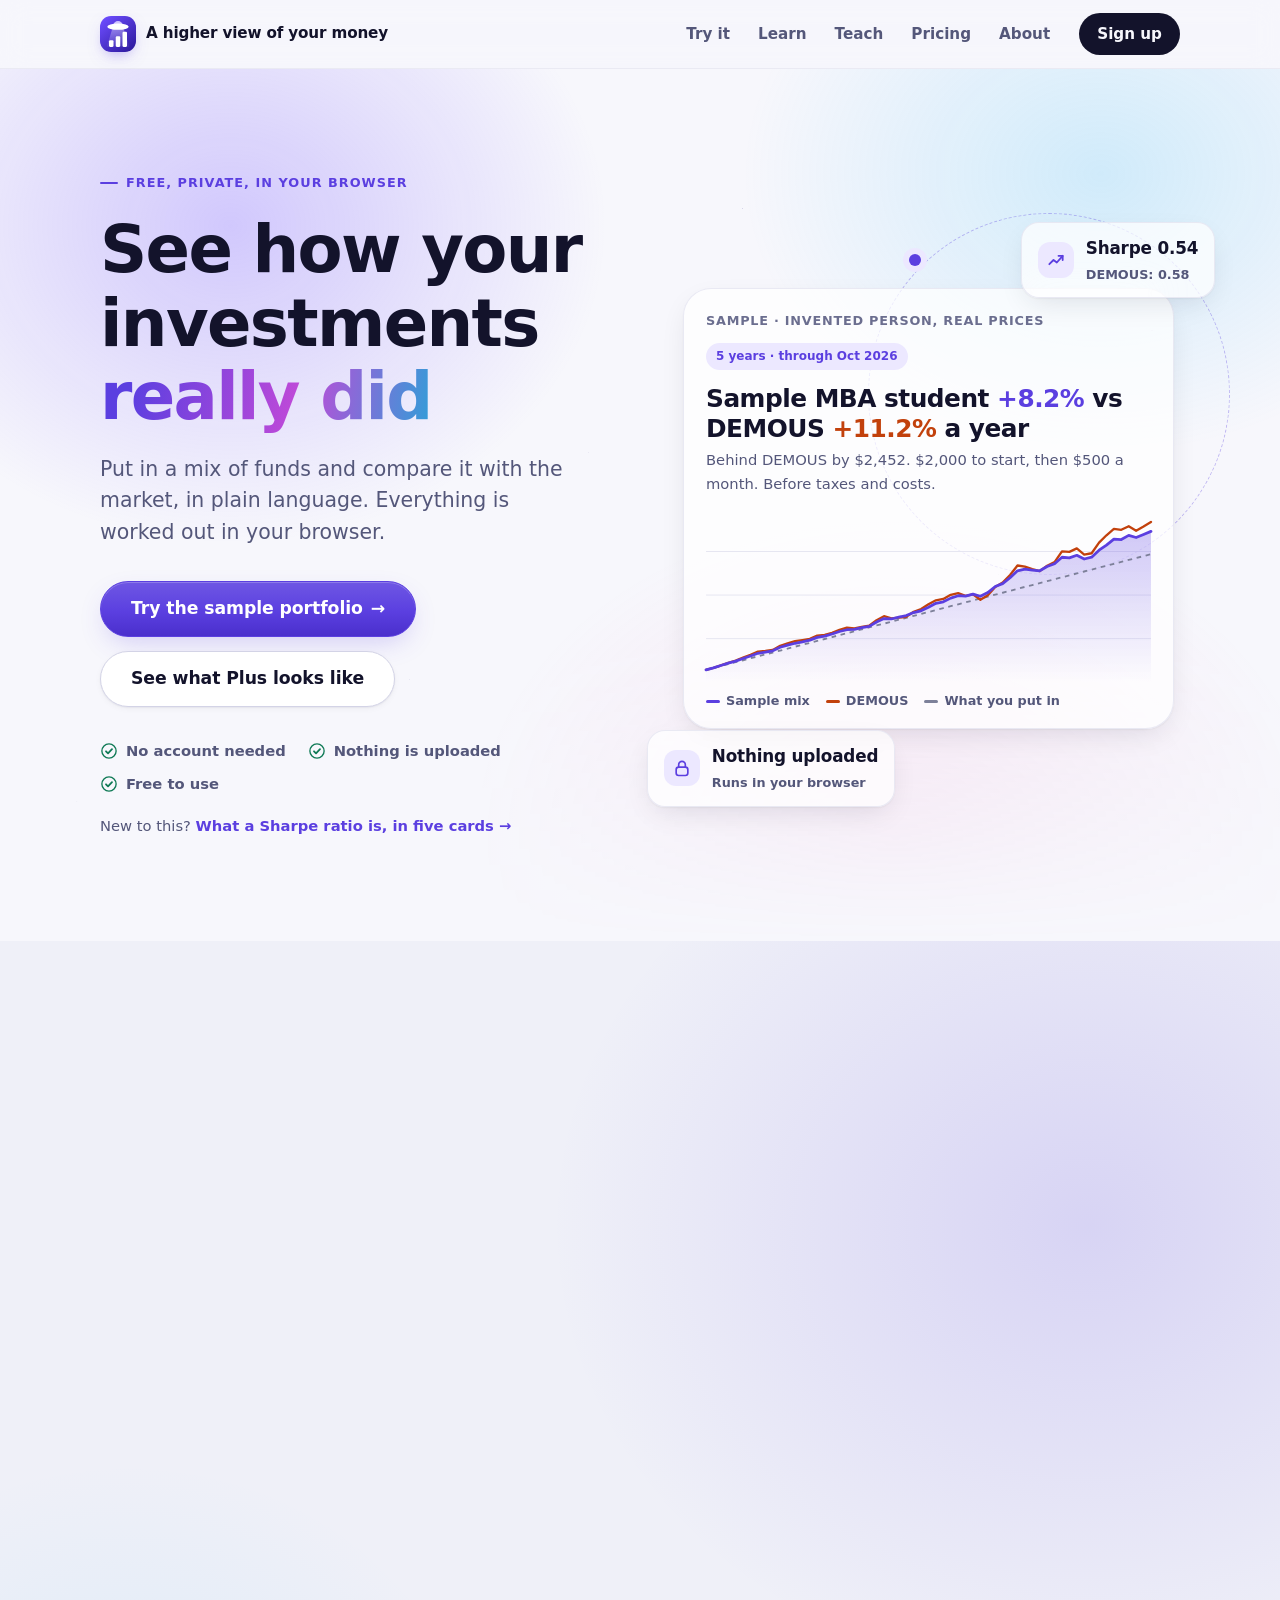
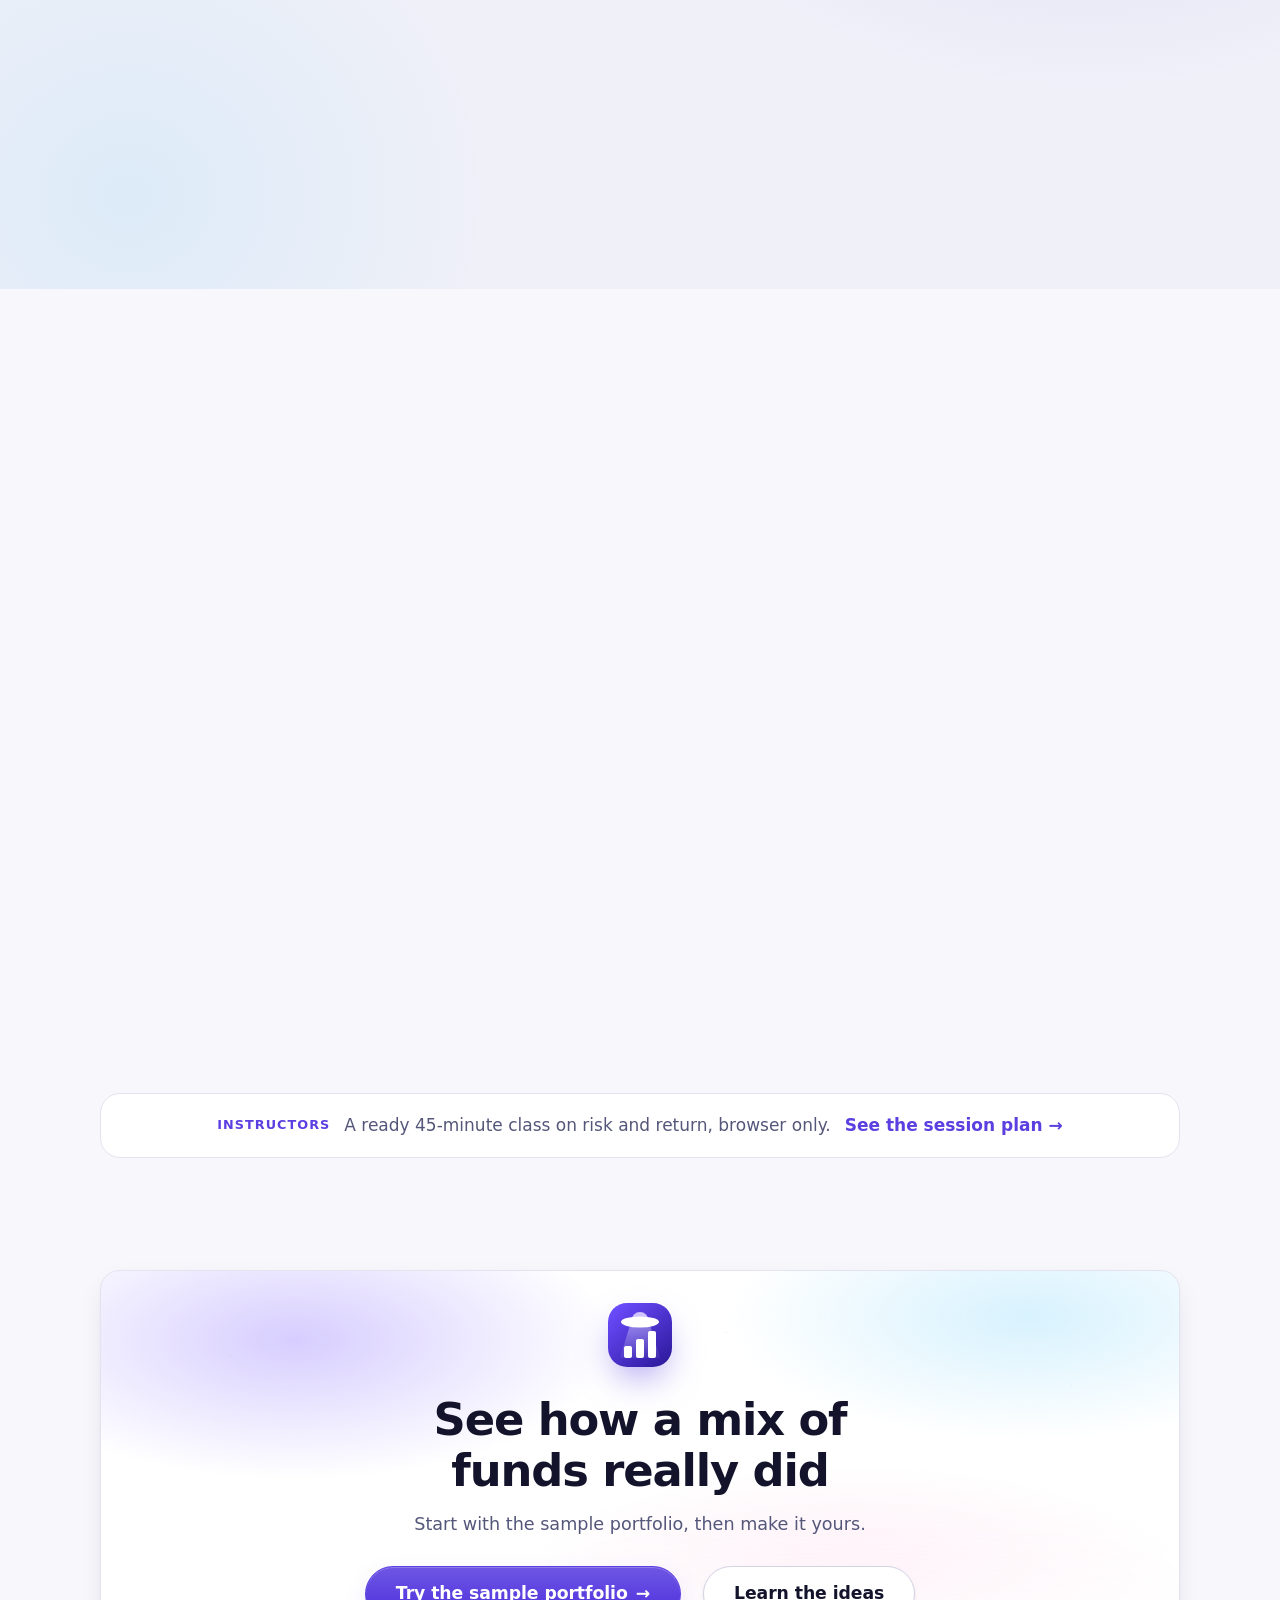
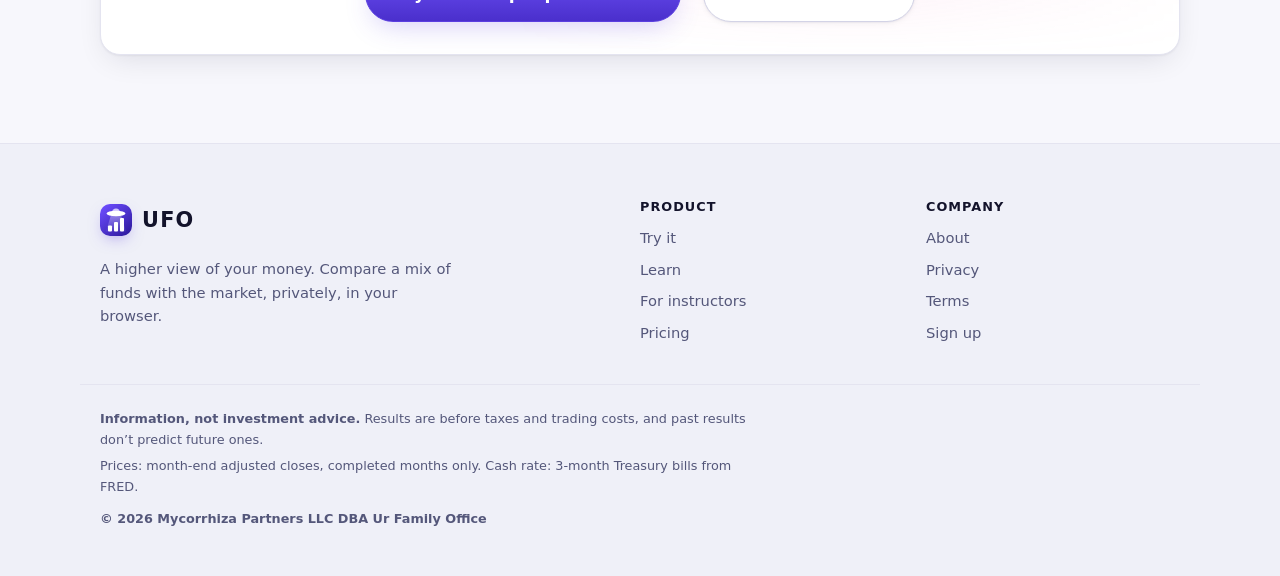
==== commit 6582a79a: "M14: logo, tagline and legal name, Plus teaser, consistent numbers, beginner lesson, founder - Logo:" ====
--- a/site/index.html
+++ b/site/index.html
@@ -60,17 +60,10 @@
 
 <section class="section plus-band" id="plus" aria-labelledby="plus-h">
   <div class="wrap plus-grid">
-    <div class="plus-copy reveal">
+    <div class="plus-head reveal">
       <span class="eyebrow">Plus</span>
       <h2 id="plus-h">Your whole portfolio, <span class="grad-text">from above</span></h2>
       <p class="lead">Every account you own, measured the same way, side by side. Then test a change before you make it.</p>
-      <ol class="benefits3">
-        <li><span class="b-ic" aria-hidden="true"><svg viewBox="0 0 24 24" fill="none" stroke="currentColor" stroke-width="2" stroke-linecap="round" stroke-linejoin="round"><rect x="3" y="4" width="7" height="16" rx="2"/><rect x="14" y="4" width="7" height="16" rx="2"/></svg></span><div><b>See every account side by side</b><span>401(k), IRA, brokerage, HSA: return, risk and Sharpe on one screen, against one benchmark.</span></div></li>
-        <li><span class="b-ic" aria-hidden="true"><svg viewBox="0 0 24 24" fill="none" stroke="currentColor" stroke-width="2" stroke-linecap="round" stroke-linejoin="round"><circle cx="11" cy="11" r="6.5"/><path d="M16 16l4.5 4.5"/><path d="M8.5 12.5l2-2 1.5 1.5 2-2.5"/></svg></span><div><b>Find what drags your returns</b><span>Spot the account that takes risk without being paid for it.</span></div></li>
-        <li><span class="b-ic" aria-hidden="true"><svg viewBox="0 0 24 24" fill="none" stroke="currentColor" stroke-width="2" stroke-linecap="round" stroke-linejoin="round"><path d="M4 7h10M4 17h6"/><circle cx="17" cy="7" r="2.5"/><circle cx="13" cy="17" r="2.5"/><path d="M19.5 7H20M15.5 17H20"/></svg></span><div><b>Test changes before you make them</b><span>See how a what-if moves risk and return, before any money moves.</span></div></li>
-      </ol>
-      <div class="hero-actions"><a class="btn big" href="signup/?plan=plus">Join the Plus list <span class="arr" aria-hidden="true">→</span></a><a class="arrow" href="pricing/">See pricing</a></div>
-      <p class="muted small plus-note">Joining the list is free and is not a purchase. Information, not investment advice.</p>
     </div>
     <figure class="phone-wrap reveal" aria-labelledby="ph-cap">
       <div class="phone">
@@ -109,6 +102,15 @@
       </div>
       <figcaption id="ph-cap" class="muted small">A mock-up of Plus with invented accounts and illustrative numbers. Not real results.</figcaption>
     </figure>
+    <div class="plus-copy reveal">
+      <ol class="benefits3">
+        <li><span class="b-ic" aria-hidden="true"><svg viewBox="0 0 24 24" fill="none" stroke="currentColor" stroke-width="2" stroke-linecap="round" stroke-linejoin="round"><rect x="3" y="4" width="7" height="16" rx="2"/><rect x="14" y="4" width="7" height="16" rx="2"/></svg></span><div><b>See every account side by side</b><span>401(k), IRA, brokerage, HSA: return, risk and Sharpe on one screen, against one benchmark.</span></div></li>
+        <li><span class="b-ic" aria-hidden="true"><svg viewBox="0 0 24 24" fill="none" stroke="currentColor" stroke-width="2" stroke-linecap="round" stroke-linejoin="round"><circle cx="11" cy="11" r="6.5"/><path d="M16 16l4.5 4.5"/><path d="M8.5 12.5l2-2 1.5 1.5 2-2.5"/></svg></span><div><b>Find what drags your returns</b><span>Spot the account that takes risk without being paid for it.</span></div></li>
+        <li><span class="b-ic" aria-hidden="true"><svg viewBox="0 0 24 24" fill="none" stroke="currentColor" stroke-width="2" stroke-linecap="round" stroke-linejoin="round"><path d="M4 7h10M4 17h6"/><circle cx="17" cy="7" r="2.5"/><circle cx="13" cy="17" r="2.5"/><path d="M19.5 7H20M15.5 17H20"/></svg></span><div><b>Test changes before you make them</b><span>See how a what-if moves risk and return, before any money moves.</span></div></li>
+      </ol>
+      <div class="hero-actions"><a class="btn big" href="signup/?plan=plus">Join the Plus list <span class="arr" aria-hidden="true">→</span></a><a class="arrow" href="pricing/">See pricing</a></div>
+      <p class="muted small plus-note">Joining the list is free and is not a purchase. Information, not investment advice.</p>
+    </div>
   </div>
 </section>
 
--- a/site/style.css
+++ b/site/style.css
@@ -124,8 +124,6 @@
 .trust-row { display: flex; flex-wrap: wrap; gap: 10px 22px; margin: 32px 0 0; padding: 0; list-style: none; color: var(--ink-2); font-size: var(--t-sm); font-weight: 560; }
 .trust-row li { display: inline-flex; align-items: center; gap: 8px; }
 .trust-row svg { width: 18px; height: 18px; flex: none; color: var(--good); }
-.pill { display: inline-flex; align-items: center; gap: 8px; padding: 6px 14px 6px 8px; border-radius: var(--r-pill); font-size: var(--t-sm); font-weight: 600; color: var(--ink); text-decoration: none; }
-.pill b { background: var(--accent); color: var(--accent-ink); font-size: .72rem; letter-spacing: .06em; text-transform: uppercase; padding: 3px 9px; border-radius: var(--r-pill); }
 
 /* the product preview in the hero */
 .stage { position: relative; max-width: 540px; width: 100%; margin: 0 auto; padding: 18px 6px 30px; }
@@ -174,36 +172,7 @@
 .section-head p { color: var(--ink-2); font-size: 1.12rem; margin: 0; }
 .alt { background: var(--bg-2); }
 
-.steps { display: grid; gap: 20px; grid-template-columns: 1fr; counter-reset: step; }
-@media (min-width: 820px) { .steps { grid-template-columns: repeat(3, 1fr); } }
-.step { background: var(--surface); border: 1px solid var(--line); border-radius: var(--r); padding: 22px; box-shadow: var(--shadow-sm); transition: transform .35s var(--ease), box-shadow .35s; }
-.step:hover { transform: translateY(-4px); box-shadow: var(--shadow-up); }
-.step-visual { height: 150px; border-radius: 14px; background: var(--bg-2); border: 1px solid var(--line); margin-bottom: 20px; display: grid; place-items: center; padding: 16px; overflow: hidden; }
-.step-num { display: inline-grid; place-items: center; width: 28px; height: 28px; border-radius: 50%; background: var(--accent-soft); color: var(--accent); font-weight: 750; font-size: .85rem; margin-bottom: 10px; }
-.step h3 { margin-bottom: 6px; font-size: 1.2rem; }
-.step p { color: var(--ink-2); margin: 0; }
-.chips { display: flex; flex-wrap: wrap; gap: 8px; justify-content: center; }
-.chip { display: inline-flex; align-items: center; gap: 8px; padding: 7px 12px; border-radius: var(--r-pill); background: var(--surface); border: 1px solid var(--line); font-weight: 650; font-size: .88rem; box-shadow: var(--shadow-sm); font-variant-numeric: tabular-nums; }
-.chip i { width: 8px; height: 8px; border-radius: 50%; background: var(--accent); }
-.chip small { color: var(--ink-2); font-weight: 560; }
-.vs { display: flex; align-items: center; gap: 12px; }
-.vs .chip.big { padding: 10px 16px; font-size: 1rem; }
-.vs .x { font-weight: 800; color: var(--ink-3); font-size: .8rem; letter-spacing: .1em; }
-.mini-bars { display: flex; align-items: flex-end; gap: 14px; height: 100%; padding-top: 6px; }
-.mini-bars div { width: 44px; border-radius: 10px 10px 4px 4px; position: relative; }
-.mini-bars span { position: absolute; top: -22px; left: 50%; transform: translateX(-50%); font-size: .78rem; font-weight: 700; white-space: nowrap; }
-
-.showcase { display: grid; gap: 28px; align-items: center; }
-@media (min-width: 940px) { .showcase { grid-template-columns: 1.25fr 1fr; gap: 56px; } }
-.window { border-radius: var(--r-lg); background: var(--surface); border: 1px solid var(--line); box-shadow: var(--shadow-up); overflow: hidden; }
-.window-bar { display: flex; gap: 6px; align-items: center; padding: 12px 16px; border-bottom: 1px solid var(--line); background: var(--bg-2); }
-.window-bar i { width: 10px; height: 10px; border-radius: 50%; background: var(--line-strong); }
-.window-bar span { margin-left: 10px; font-size: var(--t-xs); color: var(--ink-3); font-weight: 600; }
-.window-body { padding: 22px; }
-.stat-row { display: grid; grid-template-columns: repeat(3, 1fr); gap: 10px; margin-top: 16px; }
-.stat { background: var(--bg-2); border-radius: 14px; padding: 12px 14px; }
-.stat span { display: block; font-size: var(--t-xs); color: var(--ink-2); font-weight: 600; }
-.stat b { font-size: 1.2rem; letter-spacing: -0.02em; font-variant-numeric: tabular-nums; }
+
 .checks { list-style: none; padding: 0; margin: 24px 0 28px; display: grid; gap: 14px; }
 .checks li { display: flex; gap: 12px; align-items: flex-start; }
 .checks li::before { content: ""; flex: none; width: 24px; height: 24px; margin-top: 1px; border-radius: 50%; background: var(--accent-soft) url("data:image/svg+xml,%3Csvg xmlns='http://www.w3.org/2000/svg' viewBox='0 0 24 24'%3E%3Cpath d='M7 12.5l3.2 3.2L17 9' fill='none' stroke='%235b3fe0' stroke-width='2.6' stroke-linecap='round' stroke-linejoin='round'/%3E%3C/svg%3E") center/18px no-repeat; }
@@ -211,12 +180,6 @@
 .checks b { display: block; }
 .checks span { color: var(--ink-2); }
 
-.teach-card { display: grid; gap: 32px; border-radius: var(--r-lg); padding: clamp(28px, 5vw, 52px); background: var(--surface); border: 1px solid var(--line); box-shadow: var(--shadow); }
-@media (min-width: 900px) { .teach-card { grid-template-columns: 1fr 1fr; align-items: center; gap: 56px; } }
-.teach-card h2 { margin: 12px 0 14px; }
-.timeline { list-style: none; margin: 0; padding: 0; display: grid; gap: 10px; }
-.timeline li { display: grid; grid-template-columns: 76px 1fr; gap: 12px; align-items: center; background: var(--bg-2); border-radius: 14px; padding: 12px 14px; font-weight: 600; }
-.timeline li span { font-size: var(--t-xs); color: var(--accent); font-weight: 750; font-variant-numeric: tabular-nums; letter-spacing: .02em; }
 
 .promise { border-radius: var(--r-lg); padding: clamp(32px, 6vw, 64px); color: #f2f2fb; background: radial-gradient(60% 80% at 15% 0%, rgba(122, 92, 255, .55), transparent 70%), radial-gradient(50% 70% at 100% 100%, rgba(56, 189, 248, .25), transparent 70%), #0e0f24; position: relative; overflow: hidden; isolation: isolate; }
 .promise::after { content: ""; position: absolute; inset: 0; z-index: -1; opacity: .7; background-image: radial-gradient(1.3px 1.3px at 20% 30%, #fff, transparent 60%), radial-gradient(1px 1px at 70% 20%, #fff, transparent 60%), radial-gradient(1.2px 1.2px at 85% 70%, #fff, transparent 60%), radial-gradient(1px 1px at 40% 80%, #fff, transparent 60%), radial-gradient(1px 1px at 55% 45%, #fff, transparent 60%); }
@@ -237,12 +200,6 @@
 .final-cta p { color: var(--ink-2); max-width: 44ch; margin: 0 auto 28px; font-size: 1.1rem; }
 .final-cta .hero-actions { justify-content: center; }
 
-/* older home pieces (kept for any page that still uses them) */
-.benefits { display: grid; grid-template-columns: 1fr; gap: 20px; padding-bottom: 72px; }
-@media (min-width: 760px) { .benefits { grid-template-columns: repeat(3, 1fr); } }
-.benefit { background: var(--surface); border: 1px solid var(--line); border-radius: var(--r); padding: 28px 24px; box-shadow: var(--shadow-sm); transition: transform .3s var(--ease), box-shadow .3s; }
-.benefit:hover { transform: translateY(-4px); box-shadow: var(--shadow-up); }
-.benefit h2 { font-size: 1.25rem; margin-bottom: 8px; } .benefit p { margin: 0; color: var(--ink-2); }
 
 /* ---------- generic page bits ---------- */
 .page-top { position: relative; }
@@ -284,8 +241,8 @@
 @media (prefers-reduced-motion: no-preference) {
   .js .reveal { opacity: 0; transform: translateY(18px); transition: opacity .7s var(--ease), transform .7s var(--ease); }
   .js .reveal.in { opacity: 1; transform: none; }
-  .steps .reveal:nth-child(2), .plans .reveal:nth-child(2), .promise-grid .reveal:nth-child(2) { transition-delay: .08s; }
-  .steps .reveal:nth-child(3), .plans .reveal:nth-child(3), .promise-grid .reveal:nth-child(3) { transition-delay: .16s; }
+  .plans .reveal:nth-child(2), .promise-grid .reveal:nth-child(2) { transition-delay: .08s; }
+  .plans .reveal:nth-child(3), .promise-grid .reveal:nth-child(3) { transition-delay: .16s; }
 }
 
 /* ---------- try page ---------- */
@@ -527,7 +484,7 @@
 .hl-stat { display: grid; gap: 2px; padding: 10px 16px; border-radius: 16px; background: color-mix(in srgb, var(--surface) 70%, transparent); border: 1px solid var(--line); min-width: 190px; }
 .hl-stat .k { font-size: var(--t-xs); font-weight: 650; color: var(--ink-2); }
 .hl-stat .v { font-size: 1.3rem; font-variant-numeric: tabular-nums; letter-spacing: -0.02em; }
-.hl-stat .m { color: var(--mix); } .hl-stat .b { color: var(--bench); } .hl-stat .vs { color: var(--ink-3); font-size: .9rem; }
+.hl-stat .m { color: var(--mix); } .hl-stat .b { color: var(--bench); } .hl-stat .sep { color: var(--ink-3); font-size: .9rem; }
 .hl-stat .who { font-size: .75rem; color: var(--ink-3); }
 .next-step { display: grid; gap: 18px; margin: 4px 0 18px; padding: clamp(20px, 4vw, 30px); border-radius: var(--r-lg); background: var(--surface); border: 1px solid var(--line); box-shadow: var(--shadow); position: relative; overflow: hidden; }
 .next-step::before { content: ""; position: absolute; inset: 0 auto 0 0; width: 5px; background: linear-gradient(var(--accent), #c04ad8); }
@@ -579,3 +536,29 @@
 .scale span.on { background: var(--accent); color: var(--accent-ink); }
 .ph-chart .key text { font-size: 8.5px; fill: var(--p2); } .ph-chart .key circle { fill: none; stroke: var(--pm); stroke-width: 2; } .ph-chart .key rect { fill: none; stroke: currentColor; stroke-width: 1.5; }
 .float-a { bottom: -48px; }
+.lesson-head { padding-bottom: 8px; }
+.step-nav { align-items: center; }
+.end-actions { display: inline-flex; gap: 10px; flex-wrap: wrap; justify-content: flex-end; }
+.lesson-plus { margin: 18px 0 0; text-align: center; }
+.plan .teaser { display: inline-block; margin-top: 6px; font-weight: 650; text-decoration: none; font-size: var(--t-sm); }
+.plan .teaser:hover { text-decoration: underline; }
+.hl-stat { min-width: 0; } .hl-stat .v { white-space: nowrap; }
+.pv-top { flex-wrap: wrap; } .pv-legend { flex-wrap: wrap; gap: 6px 16px; } .pv-legend > span { white-space: nowrap; }
+@media (max-width: 620px) {
+  .stage { display: flex; flex-wrap: wrap; gap: 10px; padding: 8px 0 0; }
+  .stage .preview { flex: 1 1 100%; margin-top: 0; }
+  .float-a, .float-b { position: static; display: flex; flex: 1 1 150px; animation: none !important; padding: 10px 12px; }
+  .float-card .ic { width: 30px; height: 30px; } .float-card b { font-size: .95rem; }
+}
+.plus-head h2 { margin: 12px 0 14px; font-size: clamp(2rem, 5vw, 2.9rem); max-width: 14ch; }
+.plus-head .lead { color: var(--ink-2); font-size: 1.15rem; max-width: 42ch; margin: 0; }
+.plus-grid { row-gap: 28px; }
+.plus-copy .benefits3 { margin-top: 0; }
+@media (min-width: 940px) {
+  .plus-grid { grid-template-columns: 1fr 1fr; grid-template-areas: "head phone" "copy phone"; row-gap: 0; }
+  .plus-head { grid-area: head; align-self: end; } .plus-copy { grid-area: copy; align-self: start; padding-top: 26px; } .phone-wrap { grid-area: phone; }
+}
+@media (prefers-color-scheme: dark) { .phone { box-shadow: 0 0 0 1.5px rgba(255, 255, 255, .14) inset, 0 0 0 1px rgba(165, 148, 255, .25), 0 40px 90px -24px rgba(122, 92, 255, .35); } }
+.step-nav button, .step-nav .btn { white-space: nowrap; }
+@media (max-width: 520px) { .step-nav { flex-wrap: wrap; } .end-actions { flex: 1 1 auto; } .end-actions .btn, .end-actions button { flex: 1 1 auto; } }
+mark, .hl { padding: 0 .12em; }
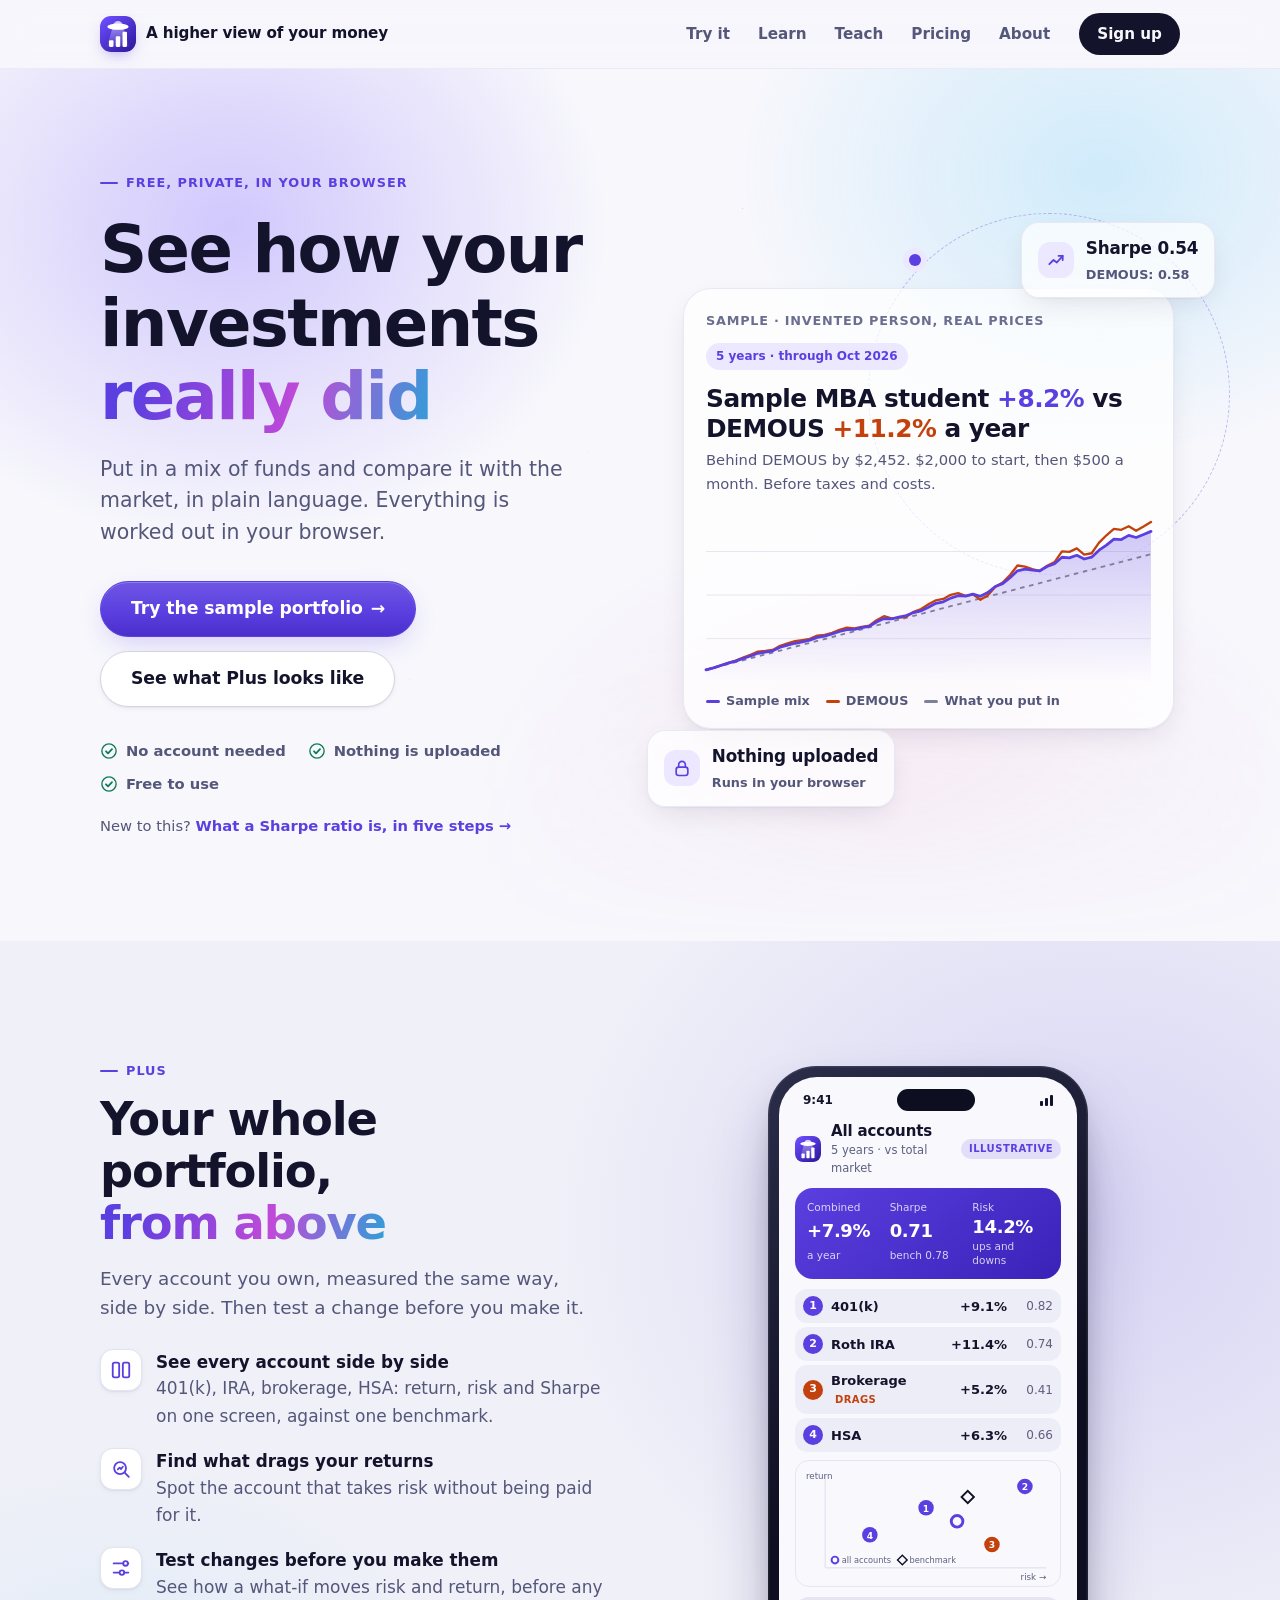
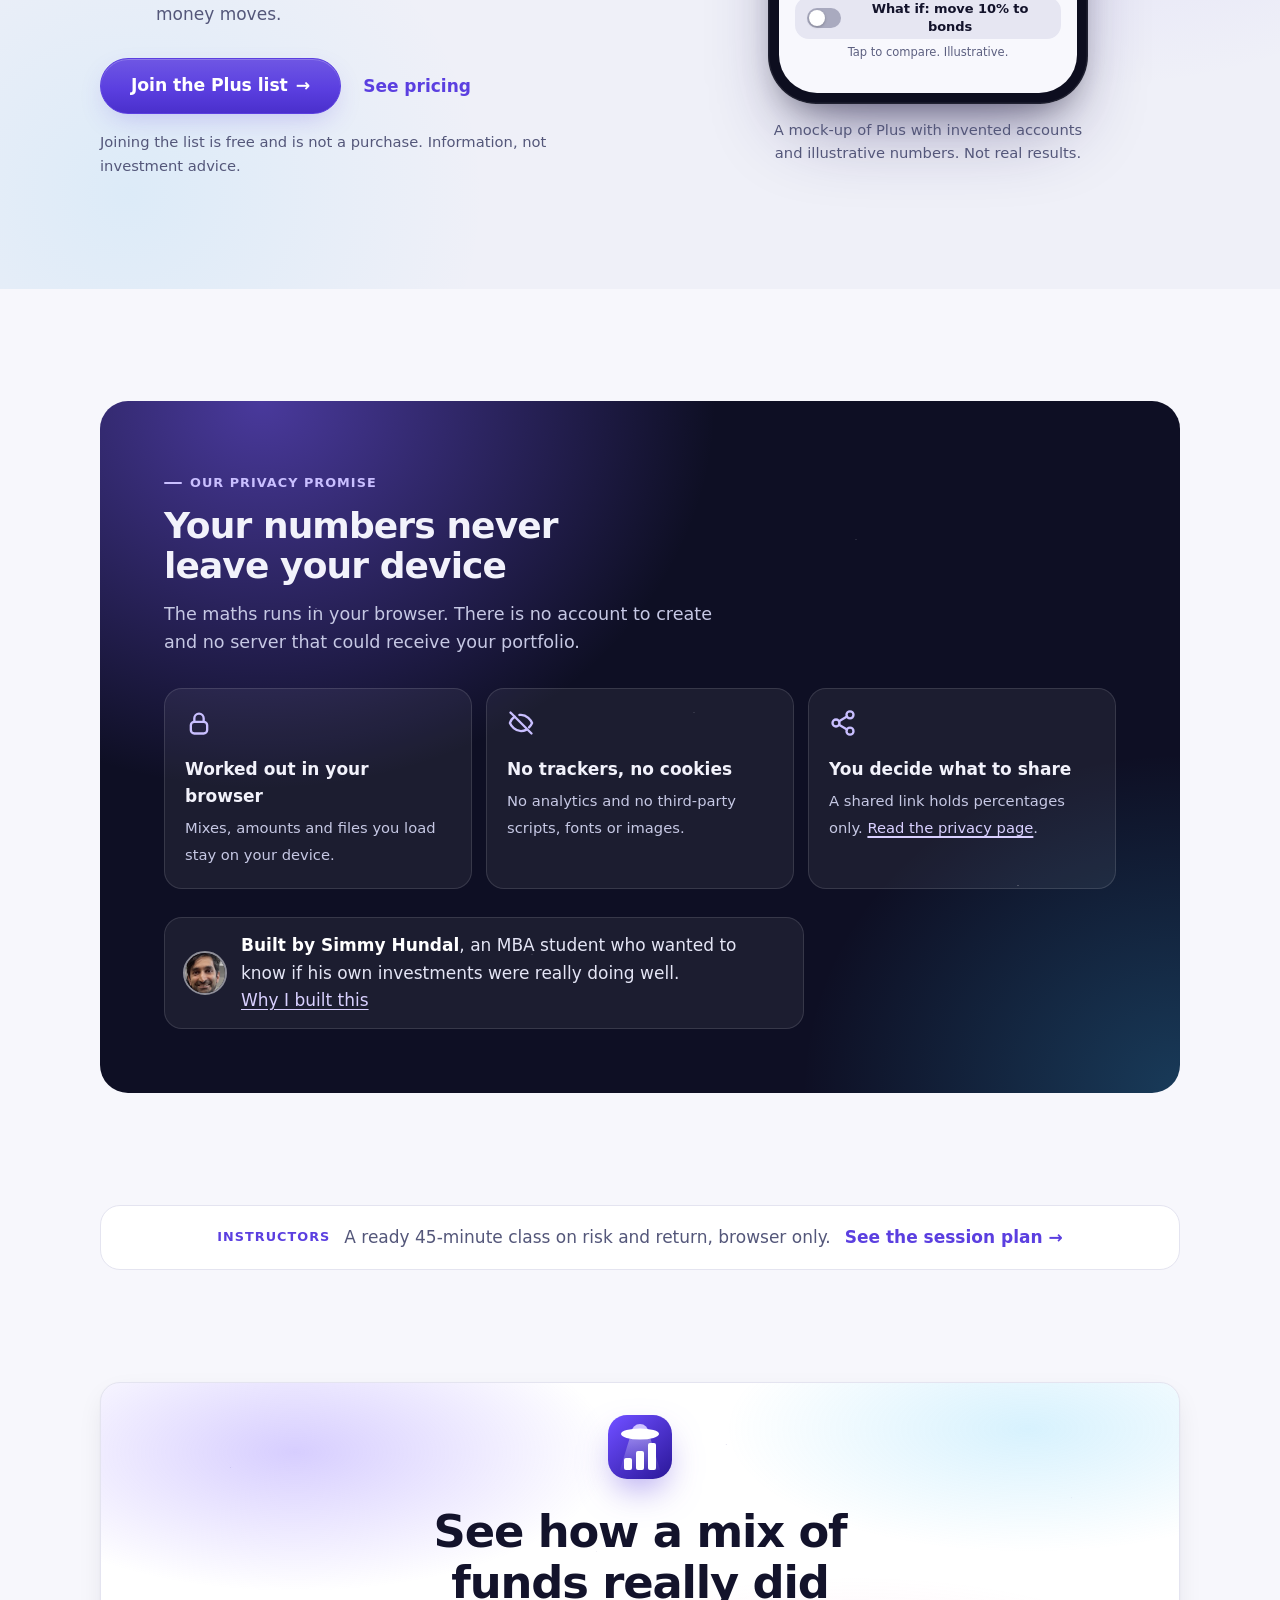
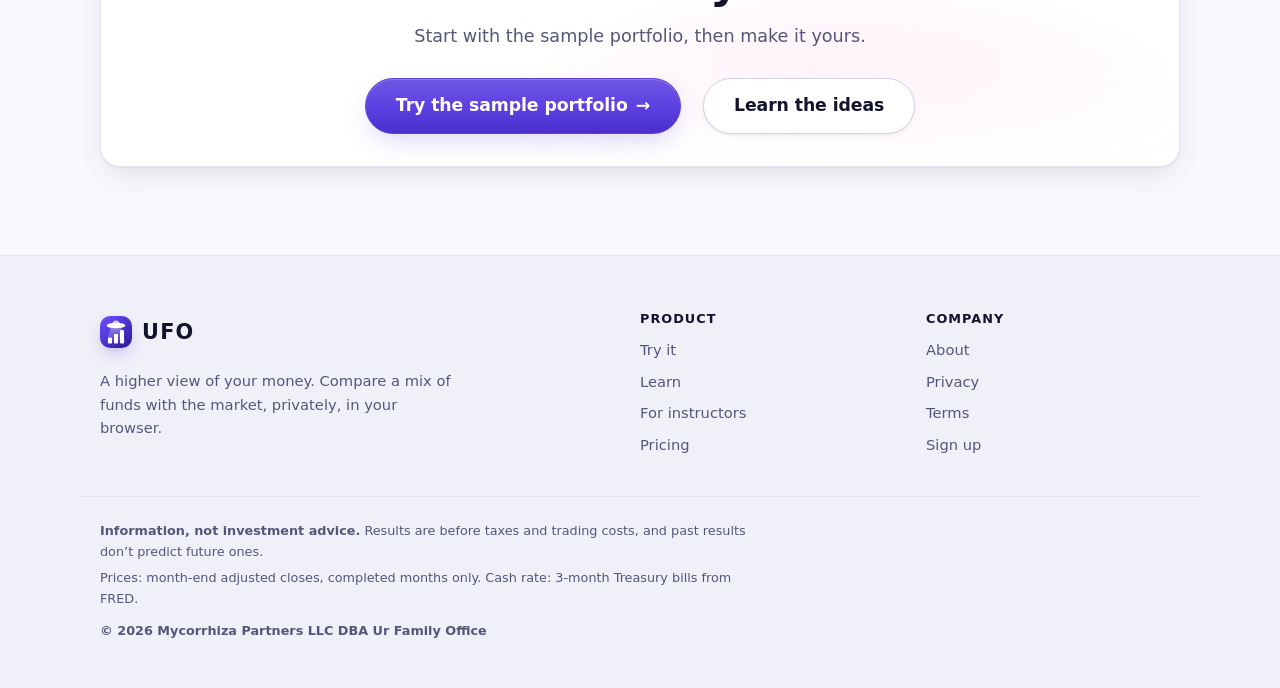
==== commit e5b7135c: "M14: lesson navigation after Going further, slope chart labels, copy, README, one-file links keep th" ====
--- a/site/index.html
+++ b/site/index.html
@@ -33,7 +33,7 @@
       <ul class="trust-row" aria-label="At a glance">
         <li><svg viewBox="0 0 24 24" aria-hidden="true" fill="none" stroke="currentColor" stroke-width="2.4" stroke-linecap="round" stroke-linejoin="round"><circle cx="12" cy="12" r="9.5" stroke-width="1.8"/><path d="M8 12.4l2.7 2.7L16 9.6"/></svg>No account needed</li><li><svg viewBox="0 0 24 24" aria-hidden="true" fill="none" stroke="currentColor" stroke-width="2.4" stroke-linecap="round" stroke-linejoin="round"><circle cx="12" cy="12" r="9.5" stroke-width="1.8"/><path d="M8 12.4l2.7 2.7L16 9.6"/></svg>Nothing is uploaded</li><li><svg viewBox="0 0 24 24" aria-hidden="true" fill="none" stroke="currentColor" stroke-width="2.4" stroke-linecap="round" stroke-linejoin="round"><circle cx="12" cy="12" r="9.5" stroke-width="1.8"/><path d="M8 12.4l2.7 2.7L16 9.6"/></svg>Free to use</li>
       </ul>
-      <p class="hero-lesson">New to this? <a href="learn/sharpe/">What a Sharpe ratio is, in five cards →</a></p>
+      <p class="hero-lesson">New to this? <a href="learn/sharpe/">What a Sharpe ratio is, in five steps →</a></p>
     </div>
     <div class="stage">
       <div class="orbit" aria-hidden="true"></div>
@@ -114,7 +114,7 @@
   </div>
 </section>
 
-<section class="section" style="padding-top:0" aria-labelledby="priv-h">
+<section class="section" aria-labelledby="priv-h">
   <div class="wrap">
     <div class="promise reveal">
       <span class="eyebrow">Our privacy promise</span>
--- a/site/style.css
+++ b/site/style.css
@@ -335,7 +335,7 @@
 .lesson-table { border-collapse: collapse; margin: 6px 0 12px; width: auto; }
 .lesson-table th, .lesson-table td { padding: 6px 16px 6px 0; text-align: left; font-weight: normal; }
 .lesson-table thead th { font-weight: 650; border-bottom: 1px solid var(--line); }
-.step-card .slope { width: 100%; max-width: 520px; height: auto; }
+.step-card .slope { width: 100%; max-width: 560px; height: auto; }
 .step-card .chart-fig { box-shadow: none; padding: 0; background: none; border: 0; }
 
 /* ---------- pricing ---------- */
